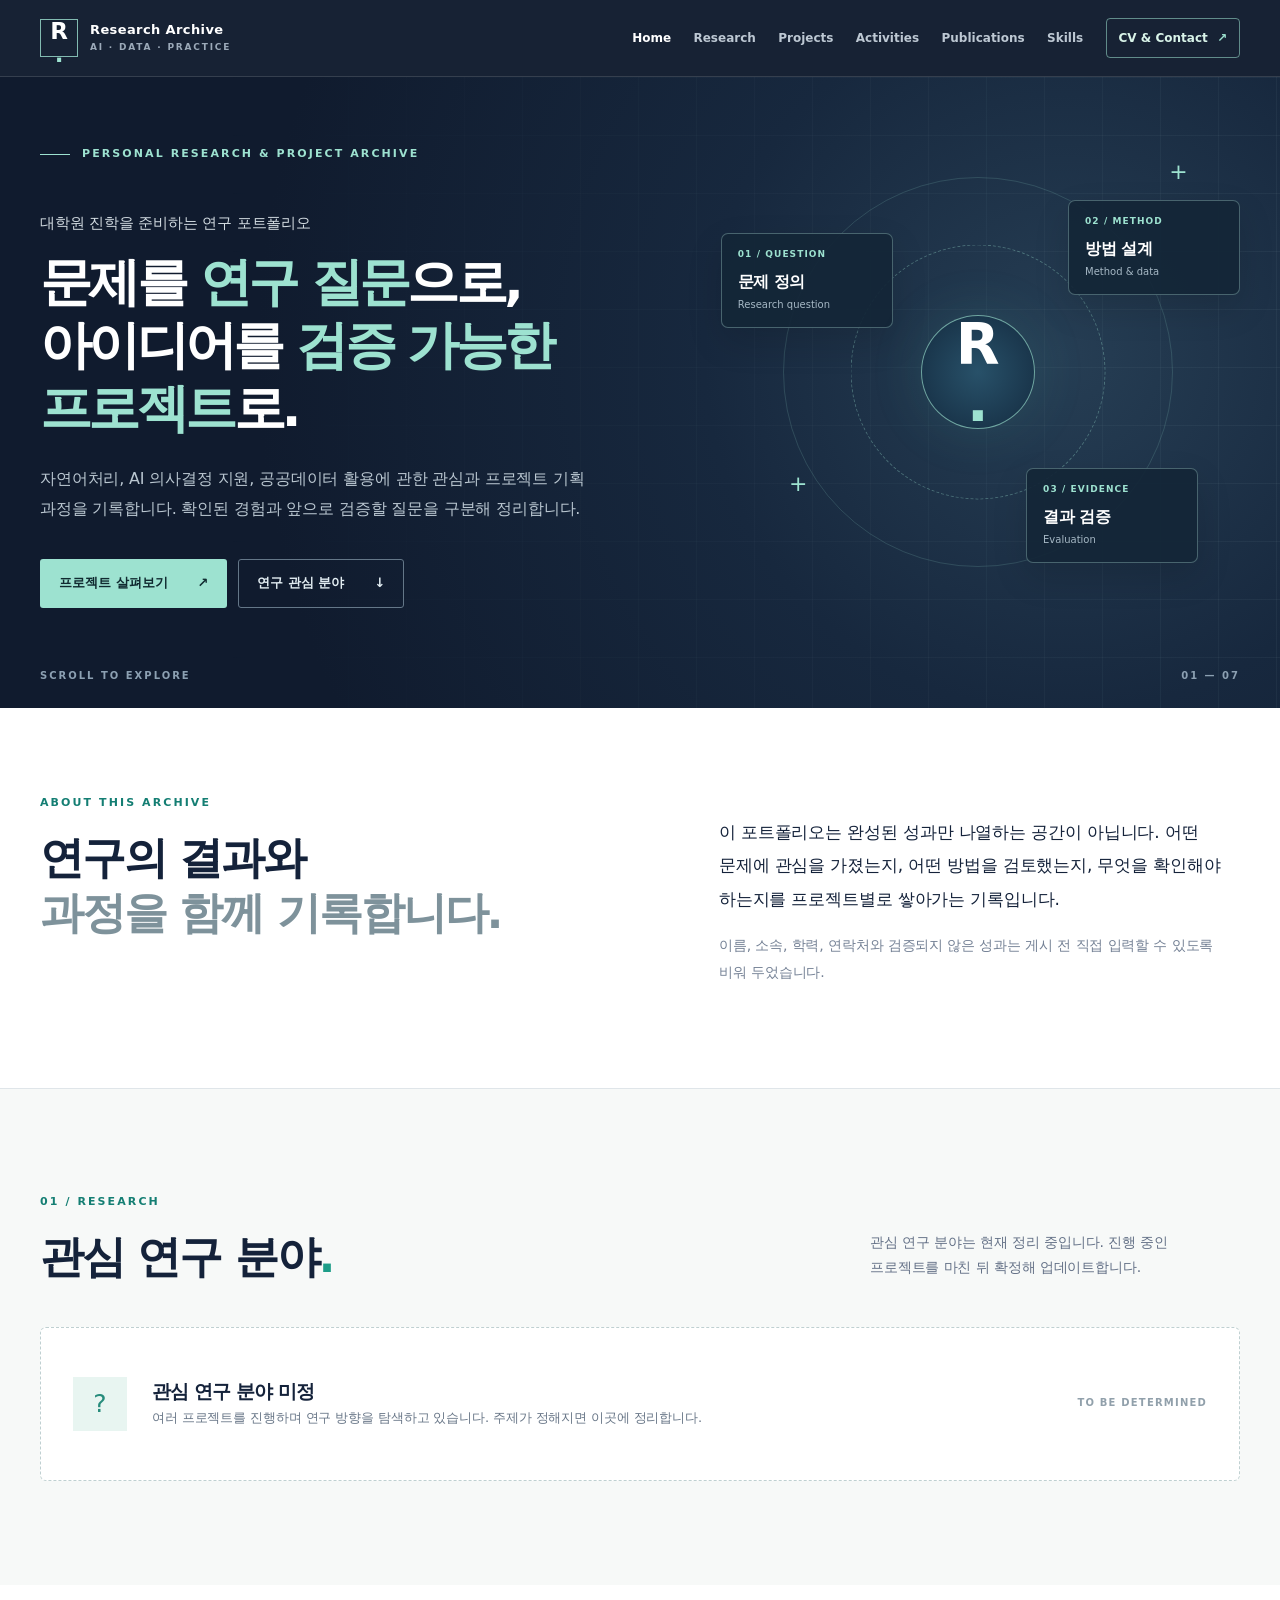
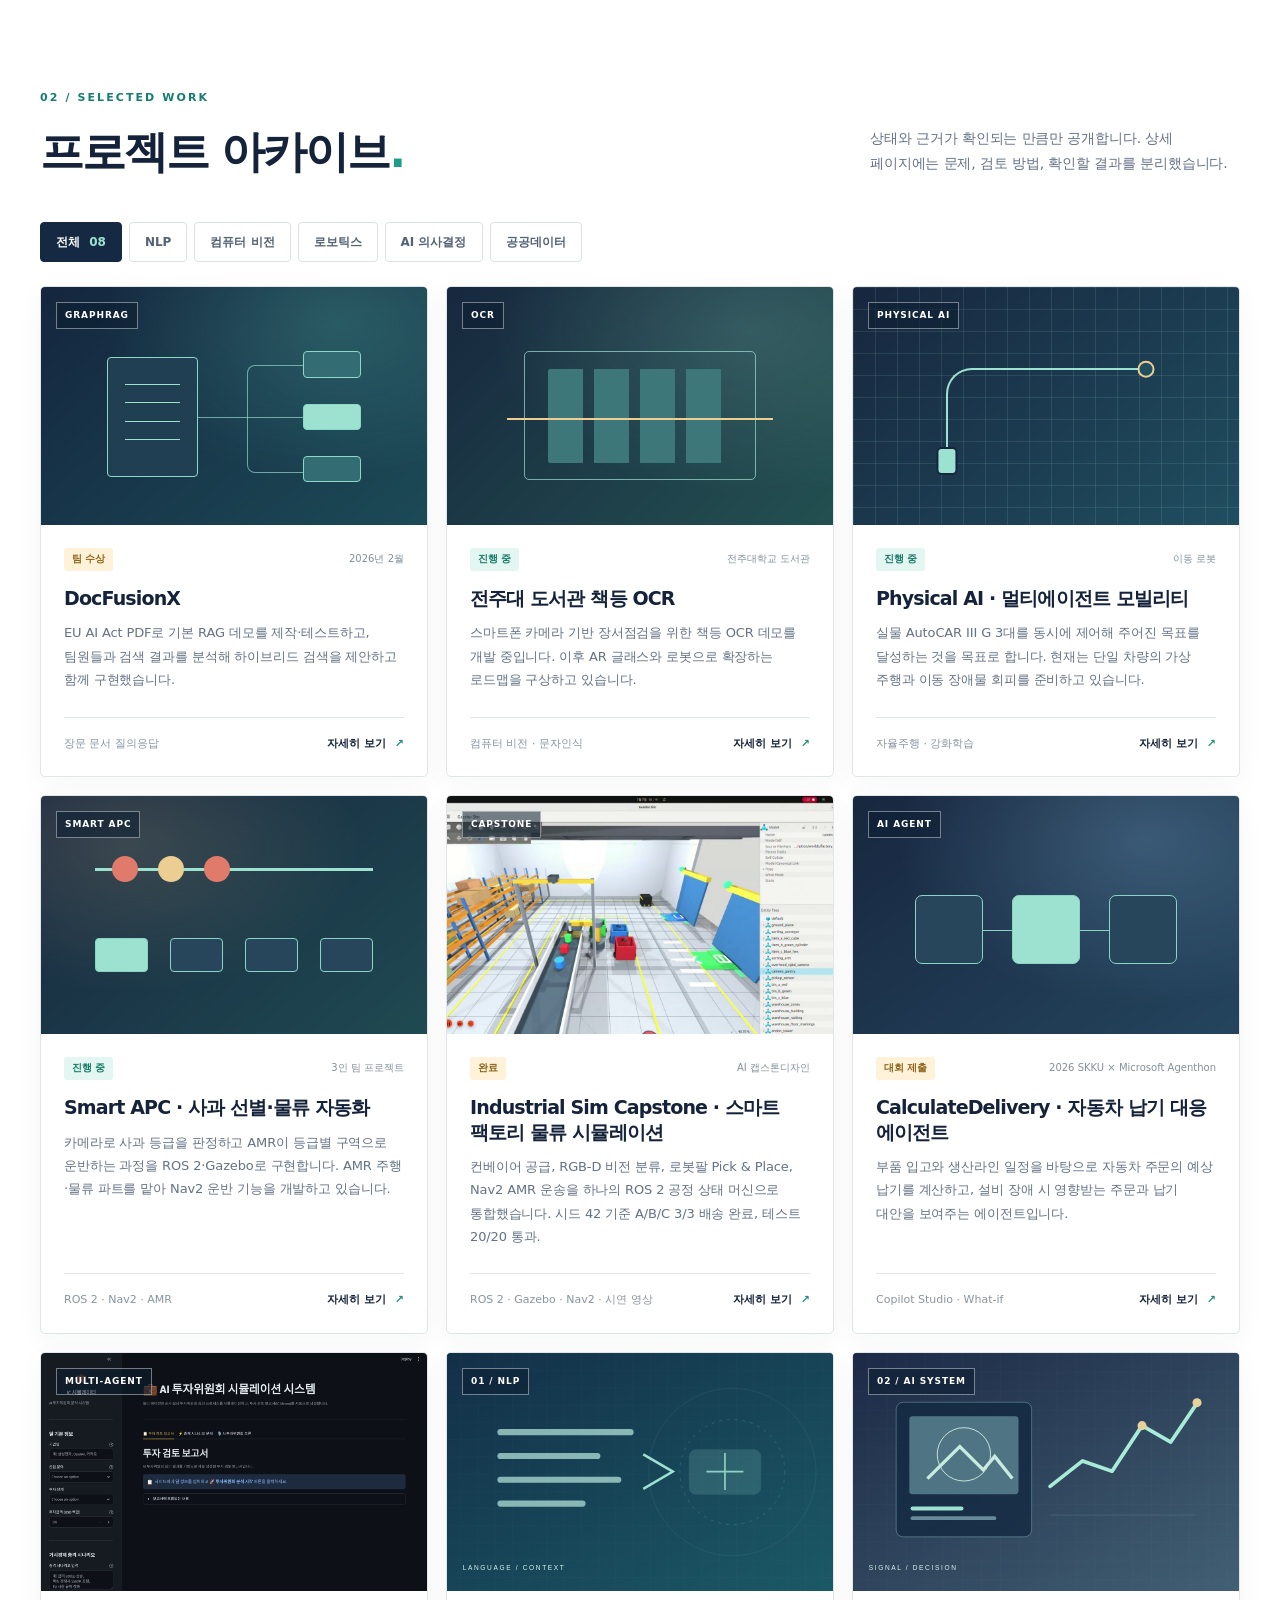
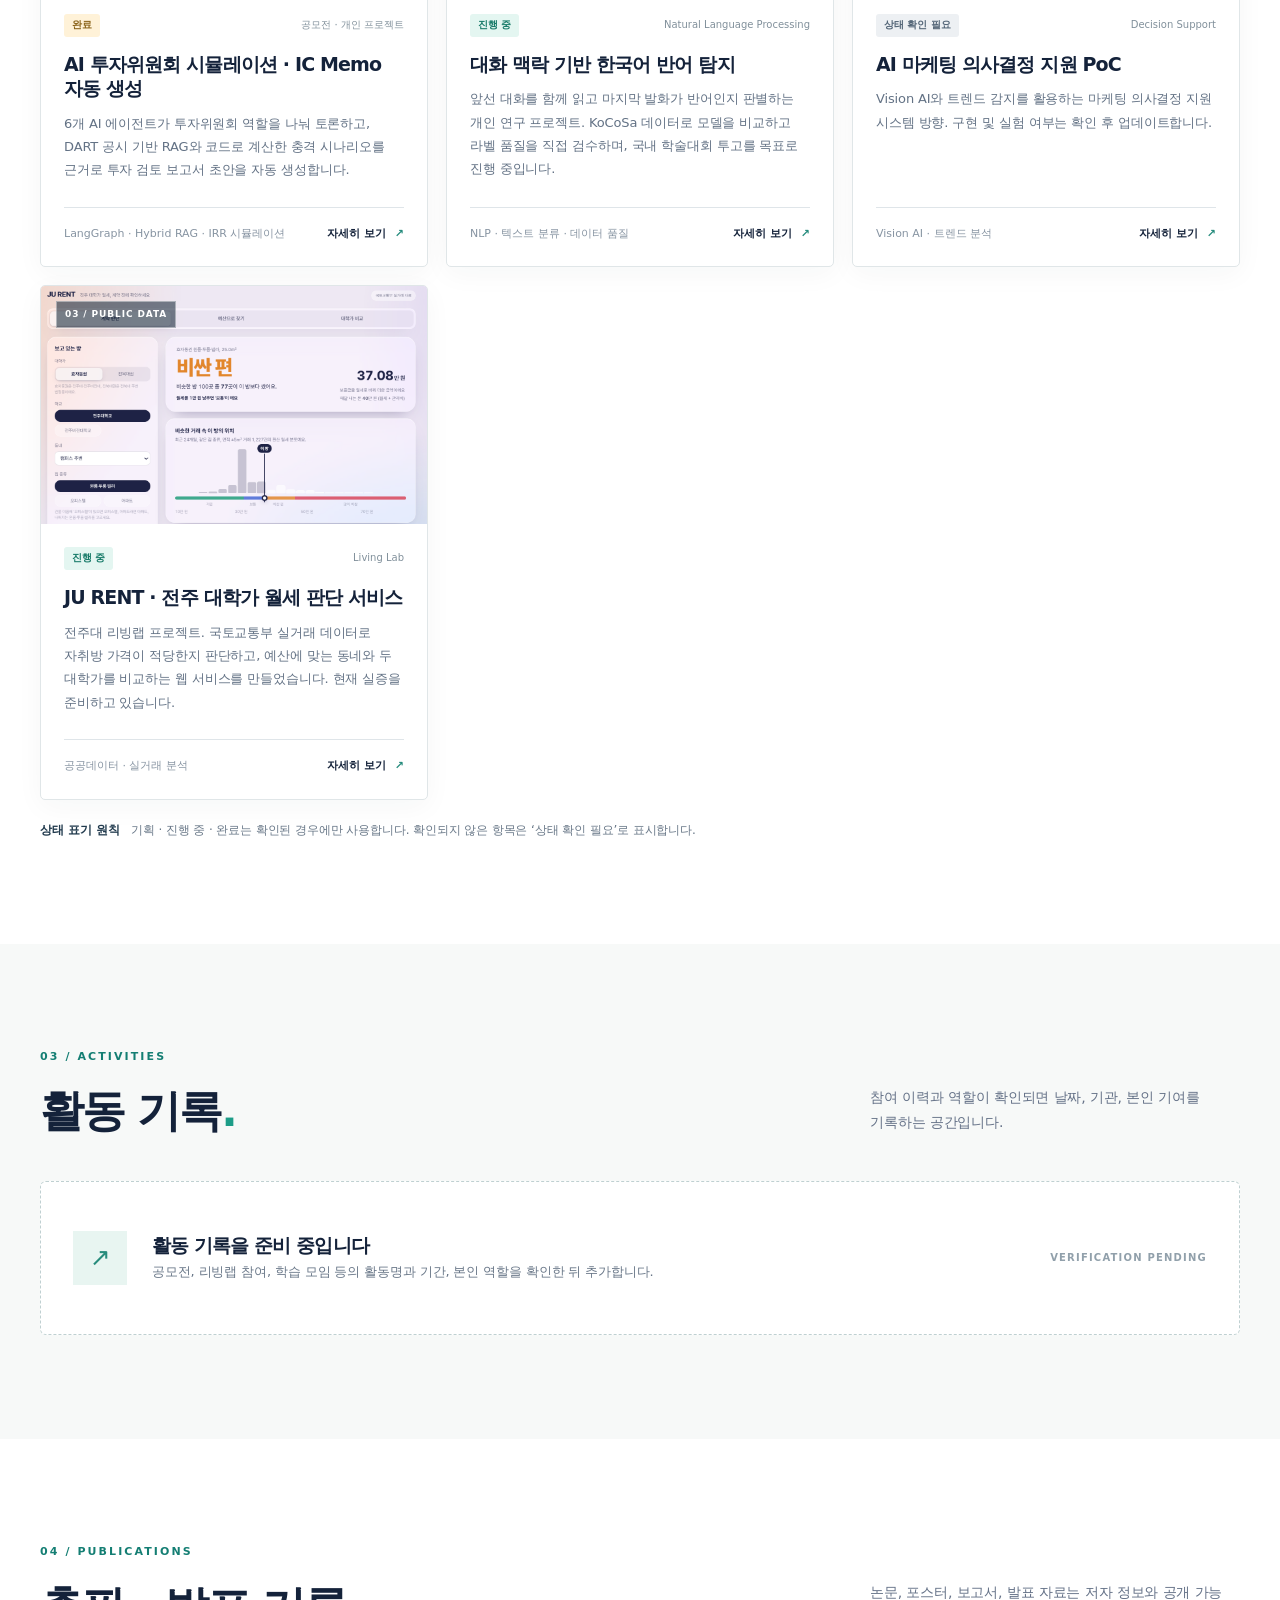
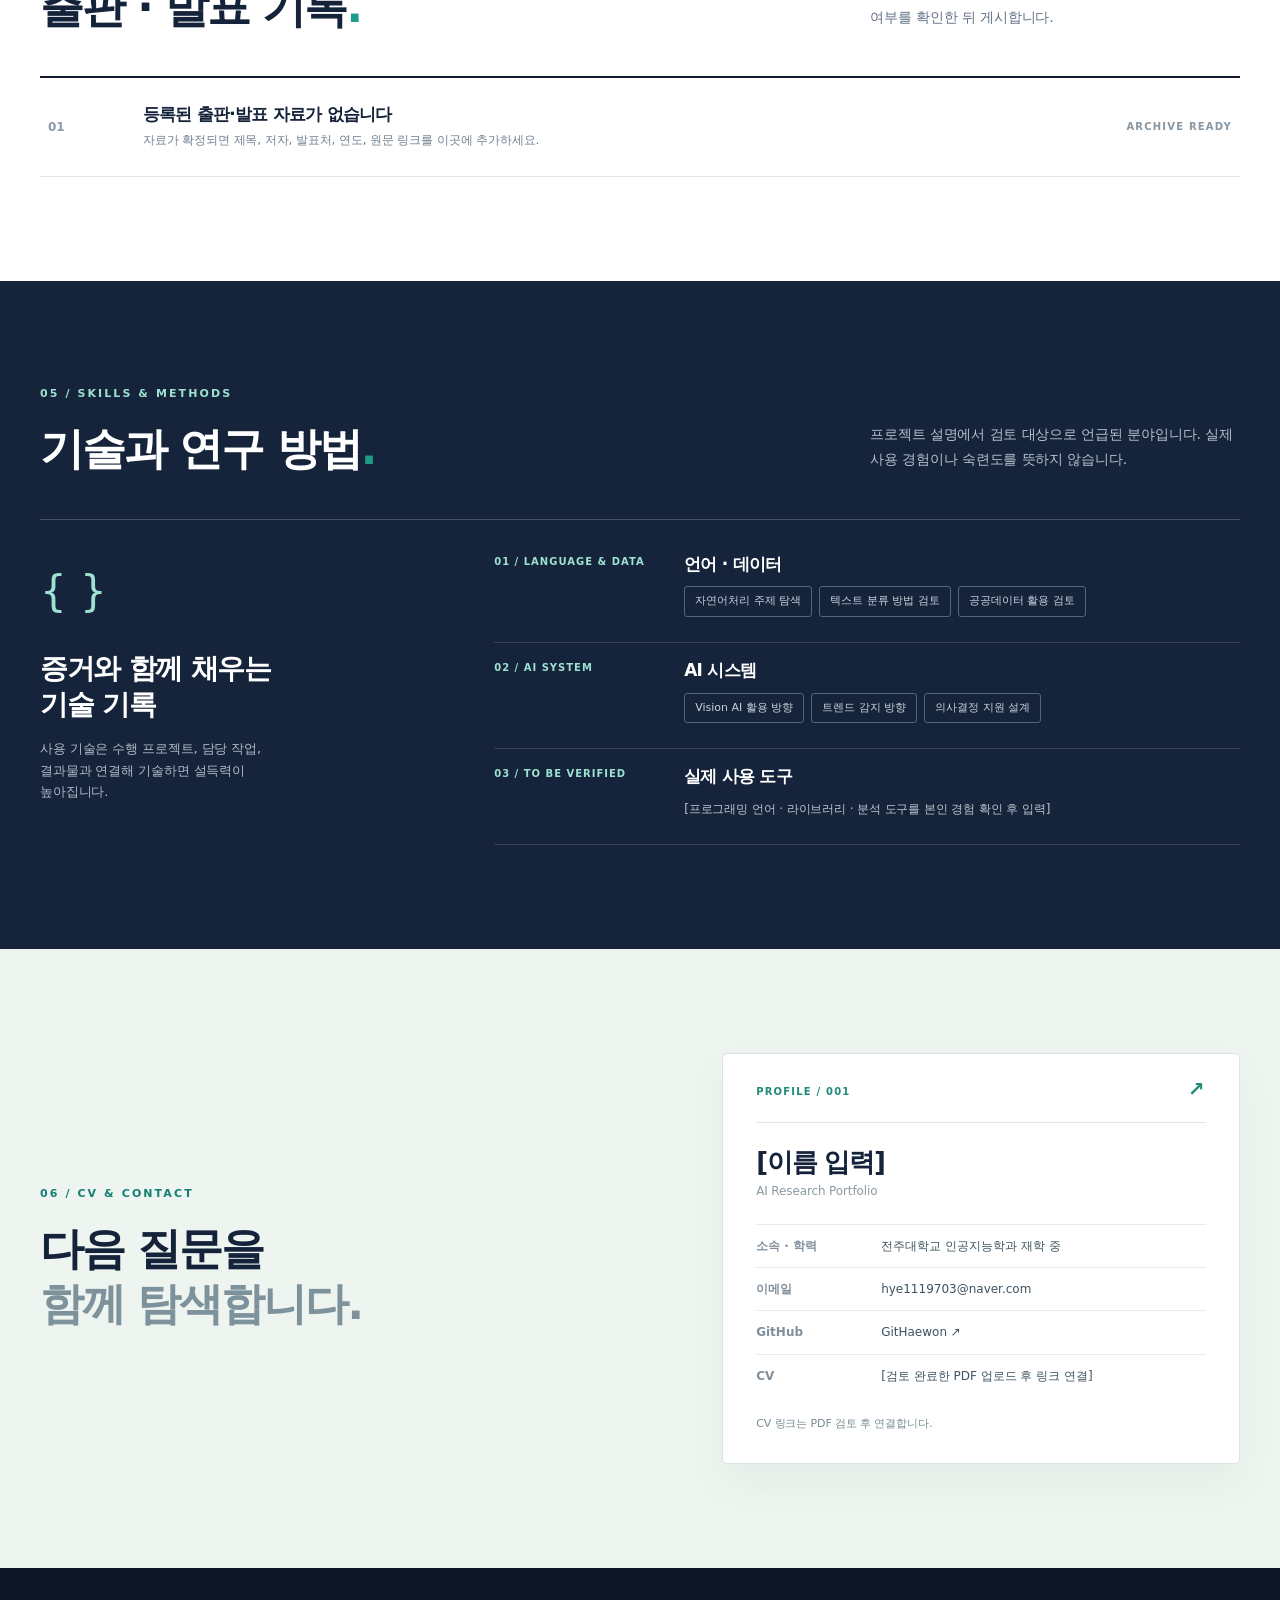
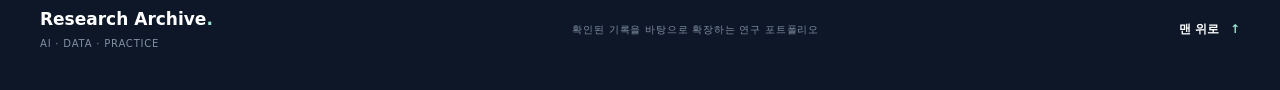
==== index.html @ f1c9f585 "연락처 정보 입력, 안내 문구 삭제 Co-Authored-By: Claude Opus 5.5 <noreply@anthropic.com> Claude-Session: https://" ====
<!doctype html>
<html lang="ko">
<head>
  <meta charset="utf-8">
  <meta name="viewport" content="width=device-width, initial-scale=1">
  <meta name="theme-color" content="#101b2e">
  <meta name="description" content="대학원 진학을 준비하며 AI 연구 관심사, 프로젝트 기획, 활동 및 연구 기록을 정리하는 개인 포트폴리오입니다.">
  <meta property="og:type" content="website">
  <meta property="og:locale" content="ko_KR">
  <meta property="og:title" content="AI Research Portfolio | 연구 포트폴리오">
  <meta property="og:description" content="문제를 연구 질문으로, 아이디어를 검증 가능한 프로젝트로.">
  <title>AI Research Portfolio | 연구 포트폴리오</title>
  <link rel="icon" href="assets/favicon.svg" type="image/svg+xml">
  <link rel="stylesheet" href="assets/style.css?v=industrial-sim">
  <script src="assets/app.js" defer></script>
</head>
<body>
  <a class="skip-link" href="#main">본문으로 바로 가기</a>
  <header class="site-header" id="top">
    <div class="container header-inner">
      <a class="brand" href="#home" aria-label="연구 포트폴리오 홈">
        <span class="brand-mark" aria-hidden="true">R<span class="brand-dot">.</span></span>
        <span class="brand-copy"><strong>Research Archive</strong><small>AI · DATA · PRACTICE</small></span>
      </a>
      <button class="menu-toggle" type="button" aria-controls="primary-nav" aria-expanded="false" aria-label="메뉴 열기"><span></span><span></span><span></span></button>
      <nav class="nav" id="primary-nav" aria-label="주 메뉴">
        <a href="#home">Home</a><a href="#research">Research</a><a href="#projects">Projects</a><a href="#activities">Activities</a><a href="#publications">Publications</a><a href="#skills">Skills</a><a href="#contact" class="nav-contact">CV &amp; Contact <span aria-hidden="true">↗</span></a>
      </nav>
    </div>
  </header>

  <main id="main">
    <section class="hero" id="home" aria-labelledby="hero-title">
      <div class="hero-grid" aria-hidden="true"></div>
      <div class="container hero-layout">
        <div class="hero-copy">
          <p class="eyebrow"><span class="eyebrow-line"></span> PERSONAL RESEARCH &amp; PROJECT ARCHIVE</p>
          <p class="hero-overline">대학원 진학을 준비하는 연구 포트폴리오</p>
          <h1 id="hero-title">문제를 <em>연구 질문</em>으로,<br>아이디어를 <em>검증 가능한 프로젝트</em>로.</h1>
          <p class="hero-description">자연어처리, AI 의사결정 지원, 공공데이터 활용에 관한 관심과 프로젝트 기획 과정을 기록합니다. 확인된 경험과 앞으로 검증할 질문을 구분해 정리합니다.</p>
          <div class="hero-actions"><a class="button button-light" href="#projects">프로젝트 살펴보기 <span aria-hidden="true">↗</span></a><a class="button button-ghost" href="#research">연구 관심 분야 <span aria-hidden="true">↓</span></a></div>
        </div>
        <div class="hero-art" role="img" aria-label="연구 질문, 실험, 검증 과정을 연결한 추상적 다이어그램">
          <div class="orbit orbit-one"></div><div class="orbit orbit-two"></div>
          <span class="art-cross art-cross-one">+</span><span class="art-cross art-cross-two">+</span>
          <div class="art-node art-node-one"><span class="art-index">01 / QUESTION</span><strong>문제 정의</strong><small>Research question</small></div>
          <div class="art-node art-node-two"><span class="art-index">02 / METHOD</span><strong>방법 설계</strong><small>Method &amp; data</small></div>
          <div class="art-node art-node-three"><span class="art-index">03 / EVIDENCE</span><strong>결과 검증</strong><small>Evaluation</small></div>
          <span class="art-center">R<span>.</span></span>
        </div>
      </div>
      <div class="container hero-bottom"><span>SCROLL TO EXPLORE</span><span>01 — 07</span></div>
    </section>

    <section class="section intro-section" aria-labelledby="about-title">
      <div class="container intro-layout"><div><p class="section-kicker">ABOUT THIS ARCHIVE</p><h2 id="about-title" class="section-title">연구의 결과와<br><span>과정을 함께 기록합니다.</span></h2></div><div class="intro-copy"><p>이 포트폴리오는 완성된 성과만 나열하는 공간이 아닙니다. 어떤 문제에 관심을 가졌는지, 어떤 방법을 검토했는지, 무엇을 확인해야 하는지를 프로젝트별로 쌓아가는 기록입니다.</p><p class="muted">이름, 소속, 학력, 연락처와 검증되지 않은 성과는 게시 전 직접 입력할 수 있도록 비워 두었습니다.</p></div></div>
    </section>

    <section class="section research-section" id="research" aria-labelledby="research-title">
      <div class="container"><div class="section-heading"><div><p class="section-kicker">01 / RESEARCH</p><h2 id="research-title" class="section-title">관심 연구 분야<span class="accent-period">.</span></h2></div><p class="section-lead">관심 연구 분야는 현재 정리 중입니다. 진행 중인 프로젝트를 마친 뒤 확정해 업데이트합니다.</p></div>
        <div class="empty-feature"><span class="empty-icon" aria-hidden="true">?</span><div><h3>관심 연구 분야 미정</h3><p>여러 프로젝트를 진행하며 연구 방향을 탐색하고 있습니다. 주제가 정해지면 이곳에 정리합니다.</p></div><span class="empty-tag">TO BE DETERMINED</span></div>
      </div>
    </section>

    <section class="section projects-section" id="projects" aria-labelledby="projects-title">
      <div class="container"><div class="section-heading"><div><p class="section-kicker">02 / SELECTED WORK</p><h2 id="projects-title" class="section-title">프로젝트 아카이브<span class="accent-period">.</span></h2></div><p class="section-lead">상태와 근거가 확인되는 만큼만 공개합니다. 상세 페이지에는 문제, 검토 방법, 확인할 결과를 분리했습니다.</p></div>
        <div class="filter-bar" role="group" aria-label="프로젝트 분야 필터"><button class="filter-button is-active" type="button" data-filter="all" aria-pressed="true">전체 <span>08</span></button><button class="filter-button" type="button" data-filter="nlp" aria-pressed="false">NLP</button><button class="filter-button" type="button" data-filter="vision" aria-pressed="false">컴퓨터 비전</button><button class="filter-button" type="button" data-filter="robotics" aria-pressed="false">로보틱스</button><button class="filter-button" type="button" data-filter="decision" aria-pressed="false">AI 의사결정</button><button class="filter-button" type="button" data-filter="public" aria-pressed="false">공공데이터</button></div>
        <div class="project-grid" id="project-grid">
          <article class="project-card" data-category="nlp">
            <a href="projects/docfusionx.html" class="project-image docfusionx-image" aria-label="DocFusionX 프로젝트 상세 보기">
              <span class="docfusionx-diagram" aria-hidden="true">
                <span class="docfusionx-page"></span>
                <span class="docfusionx-node docfusionx-node-top"></span>
                <span class="docfusionx-node docfusionx-node-middle"></span>
                <span class="docfusionx-node docfusionx-node-bottom"></span>
              </span>
              <span class="image-corner">GRAPHRAG</span>
            </a>
            <div class="project-content">
              <div class="project-meta"><span class="status status-done">팀 수상</span><span>2026년 2월</span></div>
              <h3><a href="projects/docfusionx.html">DocFusionX</a></h3>
              <p>EU AI Act PDF로 기본 RAG 데모를 제작·테스트하고, 팀원들과 검색 결과를 분석해 하이브리드 검색을 제안하고 함께 구현했습니다.</p>
              <div class="project-footer"><span>장문 문서 질의응답</span><a href="projects/docfusionx.html" aria-label="DocFusionX 자세히 보기">자세히 보기 <span aria-hidden="true">↗</span></a></div>
            </div>
          </article>
          <article class="project-card" data-category="vision">
            <a href="projects/jj-library-ocr.html" class="project-image library-ocr-image" aria-label="전주대 도서관 책등 OCR 프로젝트 상세 보기">
              <span class="library-ocr-scan" aria-hidden="true"></span>
              <span class="image-corner">OCR</span>
            </a>
            <div class="project-content">
              <div class="project-meta"><span class="status status-active">진행 중</span><span>전주대학교 도서관</span></div>
              <h3><a href="projects/jj-library-ocr.html">전주대 도서관 책등 OCR</a></h3>
              <p>스마트폰 카메라 기반 장서점검을 위한 책등 OCR 데모를 개발 중입니다. 이후 AR 글래스와 로봇으로 확장하는 로드맵을 구상하고 있습니다.</p>
              <div class="project-footer"><span>컴퓨터 비전 · 문자인식</span><a href="projects/jj-library-ocr.html" aria-label="전주대 도서관 책등 OCR 자세히 보기">자세히 보기 <span aria-hidden="true">↗</span></a></div>
            </div>
          </article>
          <article class="project-card" data-category="robotics">
            <a href="projects/physical-ai-mobility.html" class="project-image physical-ai-image" aria-label="Physical AI 모빌리티 프로젝트 상세 보기">
              <span class="physical-ai-route" aria-hidden="true"></span>
              <span class="image-corner">PHYSICAL AI</span>
            </a>
            <div class="project-content">
              <div class="project-meta"><span class="status status-active">진행 중</span><span>이동 로봇</span></div>
              <h3><a href="projects/physical-ai-mobility.html">Physical AI · 멀티에이전트 모빌리티</a></h3>
              <p>실물 AutoCAR III G 3대를 동시에 제어해 주어진 목표를 달성하는 것을 목표로 합니다. 현재는 단일 차량의 가상 주행과 이동 장애물 회피를 준비하고 있습니다.</p>
              <div class="project-footer"><span>자율주행 · 강화학습</span><a href="projects/physical-ai-mobility.html" aria-label="Physical AI 모빌리티 자세히 보기">자세히 보기 <span aria-hidden="true">↗</span></a></div>
            </div>
          </article>
          <article class="project-card" data-category="robotics">
            <a href="projects/smart-apple-apc.html" class="project-image apc-image" aria-label="Smart APC 사과 선별·물류 자동화 프로젝트 상세 보기">
              <span class="apc-mark" aria-hidden="true"><span></span><span></span><span></span><span></span></span>
              <span class="image-corner">SMART APC</span>
            </a>
            <div class="project-content">
              <div class="project-meta"><span class="status status-active">진행 중</span><span>3인 팀 프로젝트</span></div>
              <h3><a href="projects/smart-apple-apc.html">Smart APC · 사과 선별·물류 자동화</a></h3>
              <p>카메라로 사과 등급을 판정하고 AMR이 등급별 구역으로 운반하는 과정을 ROS 2·Gazebo로 구현합니다. AMR 주행·물류 파트를 맡아 Nav2 운반 기능을 개발하고 있습니다.</p>
              <div class="project-footer"><span>ROS 2 · Nav2 · AMR</span><a href="projects/smart-apple-apc.html" aria-label="Smart APC 자세히 보기">자세히 보기 <span aria-hidden="true">↗</span></a></div>
            </div>
          </article>
          <article class="project-card" data-category="robotics">
            <a href="projects/industrial-sim-capstone.html" class="project-image" aria-label="Industrial Sim Capstone 프로젝트 상세 보기"><img src="assets/industrial-sim/gazebo-world.jpg" alt="컨베이어, 로봇팔, 이동식 상자가 배치된 Gazebo 공장 월드" width="1280" height="720" loading="lazy"><span class="image-corner">CAPSTONE</span></a>
            <div class="project-content">
              <div class="project-meta"><span class="status status-done">완료</span><span>AI 캡스톤디자인</span></div>
              <h3><a href="projects/industrial-sim-capstone.html">Industrial Sim Capstone · 스마트 팩토리 물류 시뮬레이션</a></h3>
              <p>컨베이어 공급, RGB-D 비전 분류, 로봇팔 Pick &amp; Place, Nav2 AMR 운송을 하나의 ROS 2 공정 상태 머신으로 통합했습니다. 시드 42 기준 A/B/C 3/3 배송 완료, 테스트 20/20 통과.</p>
              <div class="project-footer"><span>ROS 2 · Gazebo · Nav2 · 시연 영상</span><a href="projects/industrial-sim-capstone.html" aria-label="Industrial Sim Capstone 자세히 보기">자세히 보기 <span aria-hidden="true">↗</span></a></div>
            </div>
          </article>
          <article class="project-card" data-category="decision">
            <a href="projects/calculate-delivery.html" class="project-image bgent-image" aria-label="CalculateDelivery 프로젝트 상세 보기">
              <span class="bgent-workflow-mark" aria-hidden="true"><span></span><span></span><span></span></span>
              <span class="image-corner">AI AGENT</span>
            </a>
            <div class="project-content">
              <div class="project-meta"><span class="status status-done">대회 제출</span><span>2026 SKKU × Microsoft Agenthon</span></div>
              <h3><a href="projects/calculate-delivery.html">CalculateDelivery · 자동차 납기 대응 에이전트</a></h3>
              <p>부품 입고와 생산라인 일정을 바탕으로 자동차 주문의 예상 납기를 계산하고, 설비 장애 시 영향받는 주문과 납기 대안을 보여주는 에이전트입니다.</p>
              <div class="project-footer"><span>Copilot Studio · What-if</span><a href="projects/calculate-delivery.html" aria-label="CalculateDelivery 자세히 보기">자세히 보기 <span aria-hidden="true">↗</span></a></div>
            </div>
          </article>
          <article class="project-card" data-category="decision">
            <a href="projects/ai-ic-simulation.html" class="project-image" aria-label="AI 투자위원회 시뮬레이션 프로젝트 상세 보기"><img src="assets/ic-simulation/home.png" alt="AI 투자위원회 시뮬레이션 시스템의 Streamlit 첫 화면" width="1440" height="900" loading="lazy"><span class="image-corner">MULTI-AGENT</span></a>
            <div class="project-content">
              <div class="project-meta"><span class="status status-done">완료</span><span>공모전 · 개인 프로젝트</span></div>
              <h3><a href="projects/ai-ic-simulation.html">AI 투자위원회 시뮬레이션 · IC Memo 자동 생성</a></h3>
              <p>6개 AI 에이전트가 투자위원회 역할을 나눠 토론하고, DART 공시 기반 RAG와 코드로 계산한 충격 시나리오를 근거로 투자 검토 보고서 초안을 자동 생성합니다.</p>
              <div class="project-footer"><span>LangGraph · Hybrid RAG · IRR 시뮬레이션</span><a href="projects/ai-ic-simulation.html" aria-label="AI 투자위원회 시뮬레이션 자세히 보기">자세히 보기 <span aria-hidden="true">↗</span></a></div>
            </div>
          </article>
          <article class="project-card" data-category="nlp"><a href="projects/sarcasm-nlp.html" class="project-image" aria-label="대화 맥락 기반 한국어 반어 탐지 프로젝트 상세 보기"><img src="assets/project-nlp.svg" alt="문장과 맥락의 관계를 표현한 추상 그래픽" width="960" height="580" loading="lazy"><span class="image-corner">01 / NLP</span></a><div class="project-content"><div class="project-meta"><span class="status status-active">진행 중</span><span>Natural Language Processing</span></div><h3><a href="projects/sarcasm-nlp.html">대화 맥락 기반 한국어 반어 탐지</a></h3><p>앞선 대화를 함께 읽고 마지막 발화가 반어인지 판별하는 개인 연구 프로젝트. KoCoSa 데이터로 모델을 비교하고 라벨 품질을 직접 검수하며, 국내 학술대회 투고를 목표로 진행 중입니다.</p><div class="project-footer"><span>NLP · 텍스트 분류 · 데이터 품질</span><a href="projects/sarcasm-nlp.html" aria-label="대화 맥락 기반 한국어 반어 탐지 자세히 보기">자세히 보기 <span aria-hidden="true">↗</span></a></div></div></article>
          <article class="project-card" data-category="decision"><a href="projects/ai-marketing-poc.html" class="project-image" aria-label="AI 마케팅 의사결정 지원 PoC 상세 보기"><img src="assets/project-marketing.svg" alt="시각 정보와 추세 신호를 연결한 추상 그래픽" width="960" height="580" loading="lazy"><span class="image-corner">02 / AI SYSTEM</span></a><div class="project-content"><div class="project-meta"><span class="status status-unverified">상태 확인 필요</span><span>Decision Support</span></div><h3><a href="projects/ai-marketing-poc.html">AI 마케팅 의사결정 지원 PoC</a></h3><p>Vision AI와 트렌드 감지를 활용하는 마케팅 의사결정 지원 시스템 방향. 구현 및 실험 여부는 확인 후 업데이트합니다.</p><div class="project-footer"><span>Vision AI · 트렌드 분석</span><a href="projects/ai-marketing-poc.html" aria-label="AI 마케팅 의사결정 지원 PoC 자세히 보기">자세히 보기 <span aria-hidden="true">↗</span></a></div></div></article>
          <article class="project-card" data-category="public"><a href="projects/jeonju-living-lab.html" class="project-image" aria-label="JU RENT 전주 대학가 월세 판단 서비스 상세 보기"><img src="assets/ju-rent/contract-judgment.png" alt="JU RENT 계약 판단 화면: 비슷한 실거래 분포 속에서 매물의 위치를 보여 주는 모습" width="1186" height="735" loading="lazy"><span class="image-corner">03 / PUBLIC DATA</span></a><div class="project-content"><div class="project-meta"><span class="status status-active">진행 중</span><span>Living Lab</span></div><h3><a href="projects/jeonju-living-lab.html">JU RENT · 전주 대학가 월세 판단 서비스</a></h3><p>전주대 리빙랩 프로젝트. 국토교통부 실거래 데이터로 자취방 가격이 적당한지 판단하고, 예산에 맞는 동네와 두 대학가를 비교하는 웹 서비스를 만들었습니다. 현재 실증을 준비하고 있습니다.</p><div class="project-footer"><span>공공데이터 · 실거래 분석</span><a href="projects/jeonju-living-lab.html" aria-label="JU RENT 자세히 보기">자세히 보기 <span aria-hidden="true">↗</span></a></div></div></article>
        </div>
        <p class="status-note"><strong>상태 표기 원칙</strong> 기획 · 진행 중 · 완료는 확인된 경우에만 사용합니다. 확인되지 않은 항목은 ‘상태 확인 필요’로 표시합니다.</p>
      </div>
    </section>

    <section class="section activities-section" id="activities" aria-labelledby="activities-title"><div class="container"><div class="section-heading"><div><p class="section-kicker">03 / ACTIVITIES</p><h2 id="activities-title" class="section-title">활동 기록<span class="accent-period">.</span></h2></div><p class="section-lead">참여 이력과 역할이 확인되면 날짜, 기관, 본인 기여를 기록하는 공간입니다.</p></div><div class="empty-feature"><span class="empty-icon" aria-hidden="true">↗</span><div><h3>활동 기록을 준비 중입니다</h3><p>공모전, 리빙랩 참여, 학습 모임 등의 활동명과 기간, 본인 역할을 확인한 뒤 추가합니다.</p></div><span class="empty-tag">VERIFICATION PENDING</span></div></div></section>

    <section class="section publications-section" id="publications" aria-labelledby="publications-title"><div class="container"><div class="section-heading"><div><p class="section-kicker">04 / PUBLICATIONS</p><h2 id="publications-title" class="section-title">출판 · 발표 기록<span class="accent-period">.</span></h2></div><p class="section-lead">논문, 포스터, 보고서, 발표 자료는 저자 정보와 공개 가능 여부를 확인한 뒤 게시합니다.</p></div><div class="publication-list"><div class="publication-row"><span class="publication-index">01</span><div><h3>등록된 출판·발표 자료가 없습니다</h3><p>자료가 확정되면 제목, 저자, 발표처, 연도, 원문 링크를 이곳에 추가하세요.</p></div><span class="publication-type">ARCHIVE READY</span></div></div></div></section>

    <section class="section skills-section" id="skills" aria-labelledby="skills-title"><div class="container"><div class="section-heading"><div><p class="section-kicker">05 / SKILLS &amp; METHODS</p><h2 id="skills-title" class="section-title">기술과 연구 방법<span class="accent-period">.</span></h2></div><p class="section-lead">프로젝트 설명에서 검토 대상으로 언급된 분야입니다. 실제 사용 경험이나 숙련도를 뜻하지 않습니다.</p></div><div class="skills-layout"><div class="skills-intro"><span class="skills-symbol" aria-hidden="true">{ }</span><h3>증거와 함께 채우는<br>기술 기록</h3><p>사용 기술은 수행 프로젝트, 담당 작업, 결과물과 연결해 기술하면 설득력이 높아집니다.</p></div><div class="skill-groups"><div class="skill-group"><span>01 / LANGUAGE &amp; DATA</span><h3>언어 · 데이터</h3><div class="skill-tags"><span>자연어처리 주제 탐색</span><span>텍스트 분류 방법 검토</span><span>공공데이터 활용 검토</span></div></div><div class="skill-group"><span>02 / AI SYSTEM</span><h3>AI 시스템</h3><div class="skill-tags"><span>Vision AI 활용 방향</span><span>트렌드 감지 방향</span><span>의사결정 지원 설계</span></div></div><div class="skill-group"><span>03 / TO BE VERIFIED</span><h3>실제 사용 도구</h3><p>[프로그래밍 언어 · 라이브러리 · 분석 도구를 본인 경험 확인 후 입력]</p></div></div></div></div></section>

    <section class="section contact-section" id="contact" aria-labelledby="contact-title"><div class="container contact-layout"><div><p class="section-kicker">06 / CV &amp; CONTACT</p><h2 id="contact-title" class="section-title">다음 질문을<br><span>함께 탐색합니다.</span></h2></div><div class="contact-panel"><div class="contact-panel-top"><span>PROFILE / 001</span><span aria-hidden="true">↗</span></div><h3>[이름 입력]</h3><p>AI Research Portfolio</p><dl><div><dt>소속 · 학력</dt><dd>전주대학교 인공지능학과 재학 중</dd></div><div><dt>이메일</dt><dd><a href="mailto:hye1119703@naver.com">hye1119703@naver.com</a></dd></div><div><dt>GitHub</dt><dd><a href="https://github.com/GitHaewon" target="_blank" rel="noopener">GitHaewon ↗</a></dd></div><div><dt>CV</dt><dd>[검토 완료한 PDF 업로드 후 링크 연결]</dd></div></dl><p class="contact-privacy">CV 링크는 PDF 검토 후 연결합니다.</p></div></div></section>
  </main>
  <footer class="site-footer"><div class="container footer-inner"><div><strong>Research Archive<span>.</span></strong><p>AI · DATA · PRACTICE</p></div><p>확인된 기록을 바탕으로 확장하는 연구 포트폴리오</p><a href="#top">맨 위로 <span aria-hidden="true">↑</span></a></div></footer>
</body>
</html>
---- assets/style.css ----
@charset "utf-8";
:root{--navy:#101b2e;--navy-2:#17263e;--ink:#14223a;--muted:#647187;--line:#dfe5e9;--paper:#f7f9f8;--white:#fff;--teal:#9de2d0;--teal-dark:#147e73;--gold:#ecce92;--radius:14px}
*{box-sizing:border-box}html{scroll-behavior:smooth;scroll-padding-top:88px}body{margin:0;color:var(--ink);background:var(--white);font-family:Pretendard,"Noto Sans KR","Apple SD Gothic Neo","Malgun Gothic",system-ui,sans-serif;line-height:1.68;word-break:keep-all}button,a{touch-action:manipulation}a{color:inherit;text-decoration:none}button{font:inherit}img{display:block;max-width:100%}h1,h2,h3,p{margin-top:0}h1,h2,h3{line-height:1.28;letter-spacing:-.045em}h2,h3{font-weight:760}p{letter-spacing:-.01em}::selection{background:#9de2d0;color:#101b2e}:focus-visible{outline:3px solid #21a692;outline-offset:4px}.container{width:min(100% - 48px,1200px);margin-inline:auto}.skip-link{position:absolute;left:16px;top:-80px;z-index:100;padding:10px 16px;background:#fff;color:#101b2e}.skip-link:focus{top:12px}.site-header{position:sticky;top:0;z-index:20;background:rgba(16,27,46,.97);border-bottom:1px solid rgba(255,255,255,.13);backdrop-filter:blur(18px)}.header-inner{display:flex;align-items:center;justify-content:space-between;min-height:76px;gap:30px}.brand{display:inline-flex;align-items:center;gap:12px;color:#fff;flex:none}.brand-mark{display:grid;place-items:center;width:38px;height:38px;border:1px solid rgba(157,226,208,.8);font-weight:800;font-size:23px;line-height:1}.brand-dot,.site-footer strong span{color:var(--teal)}.brand-copy{display:flex;flex-direction:column;line-height:1.08}.brand-copy strong{font-size:13px;letter-spacing:.03em}.brand-copy small{margin-top:6px;color:#9caab9;font-size:9px;font-weight:700;letter-spacing:.2em}.nav{display:flex;align-items:center;gap:clamp(12px,1.75vw,27px)}.nav a{color:#bdc8d3;font-size:12px;font-weight:650;white-space:nowrap;transition:color .2s}.nav a:hover,.nav a[aria-current="location"]{color:#fff}.nav-contact{border:1px solid rgba(157,226,208,.55);padding:9px 12px;border-radius:4px;color:#d9f4e9!important}.nav-contact span{margin-left:5px;color:var(--teal)}.menu-toggle{display:none}
.hero{position:relative;overflow:hidden;isolation:isolate;color:#fff;background:radial-gradient(circle at 83% 44%,#263e54 0%,#17283e 32%,#101b2e 72%);min-height:630px}.hero-grid{position:absolute;inset:0;z-index:-1;background-image:linear-gradient(rgba(187,222,221,.055) 1px,transparent 1px),linear-gradient(90deg,rgba(187,222,221,.055) 1px,transparent 1px);background-size:58px 58px;mask-image:linear-gradient(90deg,transparent 15%,#000 100%)}.hero-layout{display:grid;grid-template-columns:1.25fr 1fr;gap:20px;align-items:center;min-height:575px}.hero-copy{position:relative;z-index:2;padding:68px 0 60px}.eyebrow,.section-kicker,.card-label{font-size:11px;font-weight:800;letter-spacing:.19em}.eyebrow{display:flex;align-items:center;gap:12px;color:var(--teal)}.eyebrow-line{display:block;width:30px;height:1px;background:var(--teal)}.hero-overline{margin:48px 0 14px;color:#d2dbe1;font-size:15px}.hero h1{max-width:800px;margin-bottom:24px;font-size:clamp(38px,4.05vw,63px);line-height:1.22;font-weight:790;letter-spacing:-.07em}.hero h1 em{font-style:normal;color:var(--teal)}.hero-description{max-width:560px;color:#bac7d1;font-size:16px;line-height:1.85}.hero-actions{display:flex;flex-wrap:wrap;gap:11px;margin-top:35px}.button{display:inline-flex;align-items:center;justify-content:space-between;gap:30px;min-height:49px;padding:11px 18px;font-size:13px;font-weight:760;border:1px solid transparent;border-radius:3px;transition:transform .2s,background .2s}.button:hover{transform:translateY(-2px)}.button-light{color:#102a30;background:var(--teal)}.button-light:hover{background:#c0f4e5}.button-ghost{color:#e1ecf1;border-color:#647788}.button-ghost:hover{background:rgba(255,255,255,.08)}.hero-bottom{display:flex;justify-content:space-between;padding:0 0 24px;color:#8ca0b2;font-size:10px;font-weight:700;letter-spacing:.2em}.hero-art{position:relative;width:100%;height:465px;min-width:0}.orbit{position:absolute;left:50%;top:50%;border:1px solid rgba(157,226,208,.16);border-radius:50%;transform:translate(-50%,-50%)}.orbit-one{width:390px;height:390px}.orbit-two{width:255px;height:255px;border-style:dashed;border-color:rgba(157,226,208,.35)}.art-center{position:absolute;left:50%;top:50%;display:grid;place-items:center;width:114px;height:114px;border:1px solid rgba(157,226,208,.65);border-radius:50%;background:radial-gradient(circle,#285169,#142b40);color:#fff;font-size:57px;font-weight:800;line-height:1;transform:translate(-50%,-50%);box-shadow:0 0 55px rgba(81,196,185,.14)}.art-center span{color:var(--teal)}.art-node{position:absolute;width:172px;padding:13px 16px;border:1px solid rgba(173,221,215,.34);border-radius:7px;background:rgba(20,38,55,.93);box-shadow:0 14px 35px rgba(0,0,0,.13)}.art-node strong,.art-node small,.art-index{display:block}.art-index{margin-bottom:7px;color:var(--teal);font-size:9px;font-weight:800;letter-spacing:.12em}.art-node strong{font-size:16px;letter-spacing:-.03em}.art-node small{margin-top:1px;color:#a6b8c5;font-size:10px}.art-node-one{left:1%;top:20%}.art-node-two{right:0;top:13%}.art-node-three{right:8%;bottom:9%}.art-cross{position:absolute;color:var(--teal);font-size:22px;font-weight:200}.art-cross-one{left:14%;bottom:22%}.art-cross-two{right:10%;top:3%}
.section{padding:104px 0}.section-kicker{margin-bottom:18px;color:var(--teal-dark)}.section-title{margin-bottom:0;font-size:clamp(32px,3.4vw,49px);line-height:1.26}.section-title span:not(.accent-period){color:#7e929b}.accent-period{color:#1d9d88}.section-heading{display:flex;align-items:end;justify-content:space-between;gap:60px;margin-bottom:42px}.section-lead{max-width:370px;margin:0 0 4px;color:var(--muted);font-size:14px;line-height:1.8}.intro-section{padding:86px 0;border-bottom:1px solid var(--line)}.intro-layout{display:grid;grid-template-columns:1fr .87fr;gap:80px;align-items:start}.intro-copy{padding-top:22px;font-size:17px;line-height:1.95}.intro-copy p{margin-bottom:16px}.intro-copy .muted{color:#748195;font-size:14px}.research-section{background:var(--paper)}.research-grid{display:grid;grid-template-columns:repeat(3,1fr);gap:17px}.research-card{position:relative;display:flex;flex-direction:column;min-height:355px;padding:27px;border:1px solid #e0e8e7;border-top:2px solid #33aa99;background:#fff;transition:transform .2s,box-shadow .2s}.research-card:hover{transform:translateY(-4px);box-shadow:0 16px 32px rgba(19,54,67,.07)}.research-number{position:absolute;right:25px;top:25px;color:#adbbc0;font-size:12px;font-weight:800}.research-icon{display:grid;place-items:center;width:44px;height:44px;margin-bottom:24px;border-radius:7px;background:#e9f8f3;color:#188b7b;font-size:30px;line-height:1}.card-label{margin-bottom:9px;color:#2b9b88;font-size:9px}.research-card h3{margin-bottom:12px;font-size:21px}.research-card>p:not(.card-label){margin-bottom:23px;color:#657286;font-size:13px;line-height:1.8}.question{margin-top:auto;padding-top:16px;border-top:1px solid var(--line)}.question span{display:block;margin-bottom:4px;color:#81919d;font-size:10px;font-weight:800}.question strong{font-size:12px;line-height:1.6;font-weight:660}
.projects-section{background:#fff}.filter-bar{display:flex;flex-wrap:wrap;gap:7px;margin-bottom:24px}.filter-button{padding:9px 15px;border:1px solid #dbe2e5;border-radius:4px;background:#fff;color:#536276;font-size:12px;font-weight:700;cursor:pointer}.filter-button:hover{border-color:#50a998;color:#167c6e}.filter-button.is-active{border-color:#152943;background:#152943;color:#fff}.filter-button span{margin-left:5px;color:var(--teal)}.project-grid{display:grid;grid-template-columns:repeat(3,minmax(0,1fr));gap:18px}.project-card{display:flex;flex-direction:column;overflow:hidden;border:1px solid #e0e6e8;border-radius:5px;background:#fff;box-shadow:0 7px 28px rgba(18,42,61,.04);transition:box-shadow .2s,transform .2s}.project-card:hover{box-shadow:0 15px 35px rgba(18,42,61,.12);transform:translateY(-3px)}.project-card[hidden]{display:none}.project-image{position:relative;display:block;overflow:hidden;background:#153149;aspect-ratio:1.62}.project-image img{width:100%;height:100%;object-fit:cover;transition:transform .4s}.project-image:hover img{transform:scale(1.05)}.image-corner{position:absolute;left:15px;top:15px;padding:5px 8px;border:1px solid rgba(255,255,255,.42);background:rgba(11,30,48,.55);color:#fff;font-size:9px;font-weight:800;letter-spacing:.1em}.project-content{display:flex;flex:1;flex-direction:column;padding:23px}.project-meta{display:flex;align-items:center;justify-content:space-between;gap:5px;margin-bottom:15px;color:#81909b;font-size:10px}.status{display:inline-block;padding:3px 8px;border-radius:3px;font-size:10px;font-weight:800;white-space:nowrap}.status-unverified{background:#edf0f3;color:#536577}.status-planned{background:#eef1ff;color:#4f62a9}.status-active{background:#e4f6f1;color:#187b69}.status-done{background:#fff2d8;color:#8c651c}.project-content h3{margin-bottom:11px;font-size:19px}.project-content h3 a:hover,.project-footer a:hover{color:#147e73}.project-content>p{margin-bottom:25px;color:#637285;font-size:13px;line-height:1.8}.project-footer{display:flex;justify-content:space-between;align-items:center;gap:10px;margin-top:auto;padding-top:17px;border-top:1px solid var(--line);font-size:11px}.project-footer>span{color:#8794a2}.project-footer a{font-weight:800;white-space:nowrap}.project-footer a span{margin-left:5px;color:#248b7c}.status-note{margin:20px 0 0;color:#697888;font-size:12px}.status-note strong{margin-right:8px;color:#223b4e}
.activities-section{background:var(--paper)}.empty-feature{display:flex;align-items:center;gap:25px;min-height:154px;padding:29px 32px;border:1px dashed #bfd0d1;border-radius:6px;background:#fff}.empty-icon{display:grid;place-items:center;flex:none;width:54px;height:54px;background:#e8f5f1;color:#278c7c;font-size:25px}.empty-feature h3{margin-bottom:4px;font-size:19px}.empty-feature p{margin:0;color:#697788;font-size:13px}.empty-tag{margin-left:auto;color:#91a0ab;font-size:10px;font-weight:800;letter-spacing:.12em;white-space:nowrap}.publications-section{background:#fff}.publication-list{border-top:2px solid var(--navy)}.publication-row{display:grid;grid-template-columns:75px 1fr auto;align-items:center;gap:20px;padding:26px 8px;border-bottom:1px solid var(--line)}.publication-index{color:#8c9baa;font-size:12px;font-weight:800}.publication-row h3{margin-bottom:4px;font-size:17px}.publication-row p{margin:0;color:#718092;font-size:12px}.publication-type{color:#8797a3;font-size:10px;font-weight:800;letter-spacing:.12em}.skills-section{background:#15243a;color:#fff}.skills-section .section-lead{color:#b3c1cc}.skills-section .section-kicker{color:var(--teal)}.skills-layout{display:grid;grid-template-columns:.84fr 1.55fr;gap:50px;padding-top:27px;border-top:1px solid rgba(255,255,255,.2)}.skills-intro{padding:10px 0}.skills-symbol{display:block;margin-bottom:24px;color:var(--teal);font-size:42px;font-weight:300}.skills-intro h3{margin-bottom:15px;font-size:28px}.skills-intro p{max-width:260px;color:#aebbc8;font-size:13px}.skill-group{display:grid;grid-template-columns:170px 1fr;column-gap:20px;padding:17px 0 25px;border-bottom:1px solid rgba(255,255,255,.14)}.skill-group:first-child{padding-top:7px}.skill-group>span{grid-row:span 2;color:var(--teal);font-size:10px;font-weight:800;letter-spacing:.1em}.skill-group h3{margin-bottom:11px;font-size:17px}.skill-group p{margin:0;color:#b9c5ce;font-size:12px}.skill-tags{display:flex;flex-wrap:wrap;gap:7px}.skill-tags span{padding:5px 10px;border:1px solid #52687a;border-radius:3px;color:#c6d3dd;font-size:11px}.contact-section{background:#eef5f1}.contact-layout{display:grid;grid-template-columns:1fr .86fr;gap:80px;align-items:center}.contact-layout>div:first-child>p:last-child{max-width:420px;margin-top:21px;color:#667b83;font-size:14px}.contact-panel{padding:30px 33px;border:1px solid #d6e6de;border-radius:5px;background:#fff;box-shadow:0 18px 40px rgba(30,80,64,.06)}.contact-panel-top{display:flex;justify-content:space-between;padding-bottom:21px;border-bottom:1px solid var(--line);color:#208b79;font-size:10px;font-weight:800;letter-spacing:.12em}.contact-panel-top span:last-child{font-size:20px;line-height:10px}.contact-panel h3{margin:23px 0 2px;font-size:26px}.contact-panel>p{margin:0 0 23px;color:#8b99a2;font-size:12px}.contact-panel dl{margin:0}.contact-panel dl div{display:grid;grid-template-columns:120px 1fr;gap:5px;padding:11px 0;border-top:1px solid #e7edee;font-size:12px}.contact-panel dt{color:#81909c;font-weight:700}.contact-panel dd{margin:0;color:#3d5360}.contact-panel .contact-privacy{margin:18px 0 0;color:#778b93;font-size:11px}.site-footer{background:#0d1728;color:#b9c5ce}.footer-inner{display:flex;align-items:center;justify-content:space-between;gap:20px;min-height:122px}.site-footer strong{color:#fff;font-size:17px}.site-footer div p{margin:2px 0 0;color:#8191a0;font-size:10px;letter-spacing:.08em}.footer-inner>p{font-size:12px}.footer-inner>a{color:#fff;font-size:12px;font-weight:700}.footer-inner>a span{margin-left:7px;color:var(--teal)}
/* Project detail pages */
.detail-hero{position:relative;overflow:hidden;padding:100px 0 75px;background:#14243a;color:#fff}.detail-hero:before{content:"";position:absolute;right:-100px;top:-150px;width:540px;height:540px;border:1px solid rgba(157,226,208,.12);border-radius:50%;box-shadow:0 0 0 75px rgba(157,226,208,.035),0 0 0 150px rgba(157,226,208,.025)}.detail-hero .container{position:relative}.breadcrumb{display:flex;align-items:center;gap:10px;margin-bottom:46px;color:#aabcc9;font-size:11px}.breadcrumb a:hover{color:var(--teal)}.detail-kicker{margin-bottom:16px;color:var(--teal);font-size:11px;font-weight:800;letter-spacing:.17em}.detail-hero h1{max-width:820px;margin-bottom:21px;font-size:clamp(35px,4.5vw,61px)}.detail-hero p{max-width:680px;margin-bottom:28px;color:#c6d2db;font-size:15px}.detail-chips{display:flex;flex-wrap:wrap;align-items:center;gap:8px}.detail-chips>span:not(.status){padding:5px 10px;border:1px solid #657a8a;border-radius:3px;color:#d6e2e6;font-size:11px}.detail-image{width:100%;max-height:430px;object-fit:cover;background:#173149}.detail-body{padding:70px 0 100px}.detail-layout{display:grid;grid-template-columns:minmax(0,1.5fr) minmax(260px,.65fr);gap:70px}.detail-main section{margin-bottom:44px;padding-bottom:38px;border-bottom:1px solid var(--line)}.detail-main section:last-child{border:0}.detail-main .detail-label{margin-bottom:10px;color:#188877;font-size:10px;font-weight:800;letter-spacing:.17em}.detail-main h2{margin-bottom:14px;font-size:25px}.detail-main p,.detail-main li{color:#5c6d7d;font-size:14px;line-height:1.9}.detail-main ul{padding-left:20px}.detail-main li+li{margin-top:6px}.detail-aside{align-self:start;position:sticky;top:104px;padding:26px;border:1px solid #dae6e7;border-top:3px solid #44ac9a;border-radius:4px;background:#f7faf9}.detail-aside h2{margin-bottom:18px;font-size:18px}.detail-aside dl{margin:0}.detail-aside dl div{padding:11px 0;border-top:1px solid #e0e9e8}.detail-aside dt{color:#83919b;font-size:10px;font-weight:800}.detail-aside dd{margin:3px 0 0;color:#304454;font-size:12px}.detail-aside p{margin:18px 0 0;color:#81909a;font-size:11px}.back-link{display:inline-flex;gap:10px;color:#137d70;font-size:13px;font-weight:800}.back-link:hover{text-decoration:underline}
@media(max-width:1050px){.nav{gap:11px}.nav a{font-size:11px}.brand-copy small{font-size:8px}.hero-art{transform:scale(.88);transform-origin:center}.project-meta{align-items:start;flex-direction:column}.project-content{padding:19px}.project-grid{grid-template-columns:repeat(2,minmax(0,1fr))}}
@media(max-width:800px){.container{width:min(100% - 36px,680px)}.header-inner{min-height:66px}.menu-toggle{display:flex;flex-direction:column;justify-content:center;gap:5px;width:42px;height:42px;padding:9px;border:1px solid #536579;border-radius:3px;background:none;cursor:pointer}.menu-toggle span{display:block;width:100%;height:2px;background:#fff}.nav{display:none;position:absolute;left:0;right:0;top:66px;flex-direction:column;align-items:stretch;gap:0;padding:10px 18px 18px;border-bottom:1px solid #536579;background:#101b2e}.nav.is-open{display:flex}.nav a{padding:11px 3px;font-size:14px}.nav-contact{margin-top:6px;padding:10px!important}.hero-layout{grid-template-columns:1fr;min-height:0}.hero-copy{padding:75px 0 20px}.hero-overline{margin-top:33px}.hero-art{height:340px;max-width:500px;margin-inline:auto;transform:scale(.72);transform-origin:top center}.hero-bottom{margin-top:-64px}.section{padding:75px 0}.intro-layout,.contact-layout,.skills-layout{grid-template-columns:1fr;gap:28px}.intro-copy{padding-top:0}.section-heading{display:block}.section-lead{margin-top:18px}.research-grid{grid-template-columns:1fr 1fr}.research-card{min-height:365px}.empty-tag{display:none}.detail-layout{grid-template-columns:1fr;gap:30px}.detail-aside{position:static;order:-1}.detail-hero{padding:60px 0}.detail-body{padding:45px 0 75px}}
@media(max-width:560px){.hero h1{font-size:38px}.hero-description{font-size:14px}.hero-art{height:305px;margin-top:10px;transform:scale(.62)}.hero-bottom{margin-top:-73px}.section-title{font-size:33px}.intro-copy{font-size:15px}.research-grid,.project-grid{grid-template-columns:1fr}.research-card{min-height:310px}.project-content h3{font-size:20px}.empty-feature{align-items:start;gap:14px;padding:22px}.empty-icon{width:37px;height:37px;font-size:19px}.empty-feature h3{font-size:16px}.publication-row{grid-template-columns:35px 1fr;gap:12px}.publication-type{grid-column:2}.skill-group{grid-template-columns:1fr}.skill-group>span{grid-row:auto;margin-bottom:6px}.contact-panel{padding:22px}.footer-inner{flex-wrap:wrap;padding:25px 0}.footer-inner>p{order:3;width:100%}.detail-hero h1{font-size:35px}}
@media(prefers-reduced-motion:reduce){html{scroll-behavior:auto}*,*:before,*:after{animation-duration:.01ms!important;transition-duration:.01ms!important}}

.docfusionx-image {
  background:
    radial-gradient(ellipse at 76% 15%, rgba(97, 202, 181, .24), transparent 55%),
    linear-gradient(140deg, #14263e, #1c4a57);
}

.docfusionx-diagram {
  position: absolute;
  inset: 27% 17% 18%;
}

.docfusionx-diagram::before,
.docfusionx-diagram::after {
  position: absolute;
  content: "";
  border-color: rgba(157, 226, 208, .65);
  border-style: solid;
}

.docfusionx-diagram::before {
  top: 50%;
  left: 34%;
  width: 58%;
  border-width: 1px 0 0;
}

.docfusionx-diagram::after {
  top: 10%;
  left: 55%;
  width: 37%;
  height: 81%;
  border-width: 1px 0 1px 1px;
  border-radius: 8px 0 0 8px;
}

.docfusionx-page,
.docfusionx-node {
  position: absolute;
  display: block;
  z-index: 1;
  border: 1px solid #8cd8c6;
  border-radius: 4px;
}

.docfusionx-page {
  inset: 4% auto 4% 0;
  width: 36%;
  background: #203f53;
}

.docfusionx-page::before {
  position: absolute;
  inset: 22% 19%;
  content: "";
  background: repeating-linear-gradient(to bottom, #9de2d0 0 1px, transparent 1px 28%);
}

.docfusionx-node {
  right: 0;
  width: 23%;
  height: 20%;
  background: #336c73;
}

.docfusionx-node-top { top: 0; }
.docfusionx-node-middle { top: 40%; background: #9de2d0; }
.docfusionx-node-bottom { top: 80%; }

.event-photos {
  display: grid;
  grid-template-columns: repeat(2, minmax(0, 1fr));
  gap: 16px;
}

.event-photos figure {
  overflow: hidden;
  margin: 0;
  border: 1px solid var(--line);
  border-radius: 5px;
  background: var(--paper);
}

.event-photos a {
  display: block;
}

.event-photos a:focus-visible {
  outline-offset: -4px;
}

.event-photos img {
  display: block;
  width: 100%;
  height: auto;
  max-height: 180px;
  aspect-ratio: 16 / 9;
  object-fit: contain;
  background: var(--navy);
}

.event-photos figcaption {
  padding: 10px 12px;
  color: var(--muted);
  font-size: 13px;
}

@media (max-width: 560px) {
  .event-photos {
    grid-template-columns: 1fr;
  }
}

.library-ocr-image {
  background:
    radial-gradient(ellipse at 78% 18%, rgba(157, 226, 208, .18), transparent 60%),
    linear-gradient(135deg, #17283e, #235051);
}

.library-ocr-scan {
  position: absolute;
  inset: 27% 20% 19%;
  border: 1px solid rgba(157, 226, 208, .7);
  border-radius: 5px;
}

.library-ocr-scan::before {
  position: absolute;
  inset: 13% 10%;
  content: "";
  background: repeating-linear-gradient(90deg, #3d777a 0 19%, transparent 19% 25%);
  border-radius: 2px;
}

.library-ocr-scan::after {
  position: absolute;
  inset: 52% -8% auto;
  height: 2px;
  content: "";
  background: #ecce92;
}

.library-roadmap {
  display: grid;
  gap: 10px;
  margin: 0;
  padding: 0;
  list-style: none;
}

.library-roadmap > li {
  padding: 13px 16px;
  border: 1px solid var(--line);
  border-radius: 5px;
}

.detail-main .library-roadmap > li + li {
  margin-top: 0;
}

.library-roadmap > .library-roadmap-current {
  border-color: #87c5b7;
  background: #f2fbf8;
}

.library-roadmap-heading {
  display: flex;
  flex-wrap: wrap;
  align-items: baseline;
  gap: 4px 10px;
  margin-bottom: 5px;
}

.library-roadmap-heading h3,
.library-roadmap > li > p {
  margin: 0;
}

.library-roadmap-heading h3 {
  color: var(--ink);
  font-size: 16px;
}

.library-pipeline {
  padding-left: 22px;
}

.physical-ai-image {
  background:
    linear-gradient(rgba(157, 226, 208, .12) 1px, transparent 1px) 0 0 / 22px 22px,
    linear-gradient(90deg, rgba(157, 226, 208, .12) 1px, transparent 1px) 0 0 / 22px 22px,
    linear-gradient(140deg, #17263e, #204e60);
}

.physical-ai-route {
  position: absolute;
  inset: 34% 24% 24%;
  border: solid #9de2d0;
  border-width: 2px 0 0 2px;
  border-radius: 26px 0 0 0;
}

.physical-ai-route::before,
.physical-ai-route::after {
  position: absolute;
  content: "";
}

.physical-ai-route::before {
  bottom: 0;
  left: 0;
  width: 17px;
  height: 24px;
  transform: translate(-55%, 25%);
  border: 2px solid #17263e;
  border-radius: 5px;
  background: #9de2d0;
}

.physical-ai-route::after {
  top: 0;
  right: 0;
  width: 13px;
  height: 13px;
  transform: translate(50%, -55%);
  border: 2px solid #ecce92;
  border-radius: 50%;
  background: #204e60;
}

.physical-ai-next {
  margin-top: 10px;
}

.shot-figure {
  margin: 22px 0 0;
  overflow: hidden;
  border: 1px solid var(--line);
  border-radius: 6px;
  background: var(--paper);
}

.shot-figure img {
  display: block;
  width: 100%;
  height: auto;
}

.shot-figure figcaption {
  padding: 10px 14px;
  color: var(--muted);
  font-size: 13px;
  line-height: 1.6;
}

.metric-table {
  width: 100%;
  margin-top: 16px;
  border-collapse: collapse;
  font-size: 14px;
}

.metric-table th,
.metric-table td {
  padding: 10px 12px;
  border-bottom: 1px solid var(--line);
  color: #5c6d7d;
  text-align: left;
  line-height: 1.6;
}

.metric-table th {
  color: var(--ink);
  font-size: 12px;
  font-weight: 800;
  background: var(--paper);
}

.metric-table td:last-child {
  white-space: nowrap;
}

.table-note {
  margin-top: 10px;
  font-size: 12px !important;
  color: var(--muted) !important;
}
.detail-main ol{padding-left:20px}
.detail-main ol li+li{margin-top:6px}

.bgent-image {
  background:
    radial-gradient(ellipse at 76% 18%, rgba(153, 211, 245, .23), transparent 60%),
    linear-gradient(145deg, #182740, #24445d);
}

.bgent-workflow-mark {
  position: absolute;
  inset: 34% 16% 22%;
  display: grid;
  grid-template-columns: repeat(3, minmax(0, 1fr));
  align-items: center;
  gap: 11%;
}

.bgent-workflow-mark::before {
  position: absolute;
  inset: 50% 14% auto;
  height: 1px;
  content: "";
  background: #8bd3c4;
}

.bgent-workflow-mark > span {
  position: relative;
  aspect-ratio: 1;
  border: 1px solid #8bd3c4;
  border-radius: 7px;
  background: #27465b;
}

.bgent-workflow-mark > span:nth-child(2) {
  background: #9de2d0;
}

.bgent-flow {
  display: grid;
  grid-template-columns: repeat(2, minmax(0, 1fr));
  gap: 10px;
  margin: 0;
  padding: 0;
  list-style: none;
}

.detail-main .bgent-flow > li {
  margin: 0;
  padding: 14px 16px;
  border: 1px solid var(--line);
  border-radius: 5px;
  background: var(--paper);
}

.bgent-flow h3 {
  margin: 0 0 6px;
  color: var(--ink);
  font-size: 16px;
}

.bgent-flow p {
  margin: 0;
}

@media (max-width: 560px) {
  .bgent-flow {
    grid-template-columns: 1fr;
  }
}

.apc-image {
  background:
    radial-gradient(ellipse at 22% 20%, rgba(236, 206, 146, .16), transparent 55%),
    linear-gradient(140deg, #17263e, #1f4a52);
}

.apc-mark {
  position: absolute;
  inset: 30% 14% 26%;
  display: grid;
  grid-template-columns: repeat(4, minmax(0, 1fr));
  align-items: end;
  gap: 8%;
  border-top: 3px solid #9de2d0;
}

.apc-mark::before {
  position: absolute;
  top: -15px;
  left: 6%;
  width: 26px;
  height: 26px;
  content: "";
  border-radius: 50%;
  background: #e07a6a;
  box-shadow: 46px 0 0 #ecce92, 92px 0 0 #e07a6a;
}

.apc-mark > span {
  height: 34%;
  border: 1px solid #8bd3c4;
  border-radius: 4px;
  background: #27465b;
}

.apc-mark > span:first-child {
  background: #9de2d0;
}

.bgent-result-images {
  grid-template-columns: minmax(0, 1fr);
  margin-top: 18px;
}

.bgent-result-images img {
  max-height: none;
  aspect-ratio: auto;
  background: var(--white);
}

.bgent-design-heading {
  margin: 22px 0 8px;
  font-size: 18px;
}

.bgent-design-images {
  margin-top: 12px;
}

.bgent-design-images img {
  max-height: 252px;
  aspect-ratio: 4 / 3;
  background: var(--white);
}

.demo-video {
  display: block;
  width: 100%;
  height: auto;
  background: #000;
}
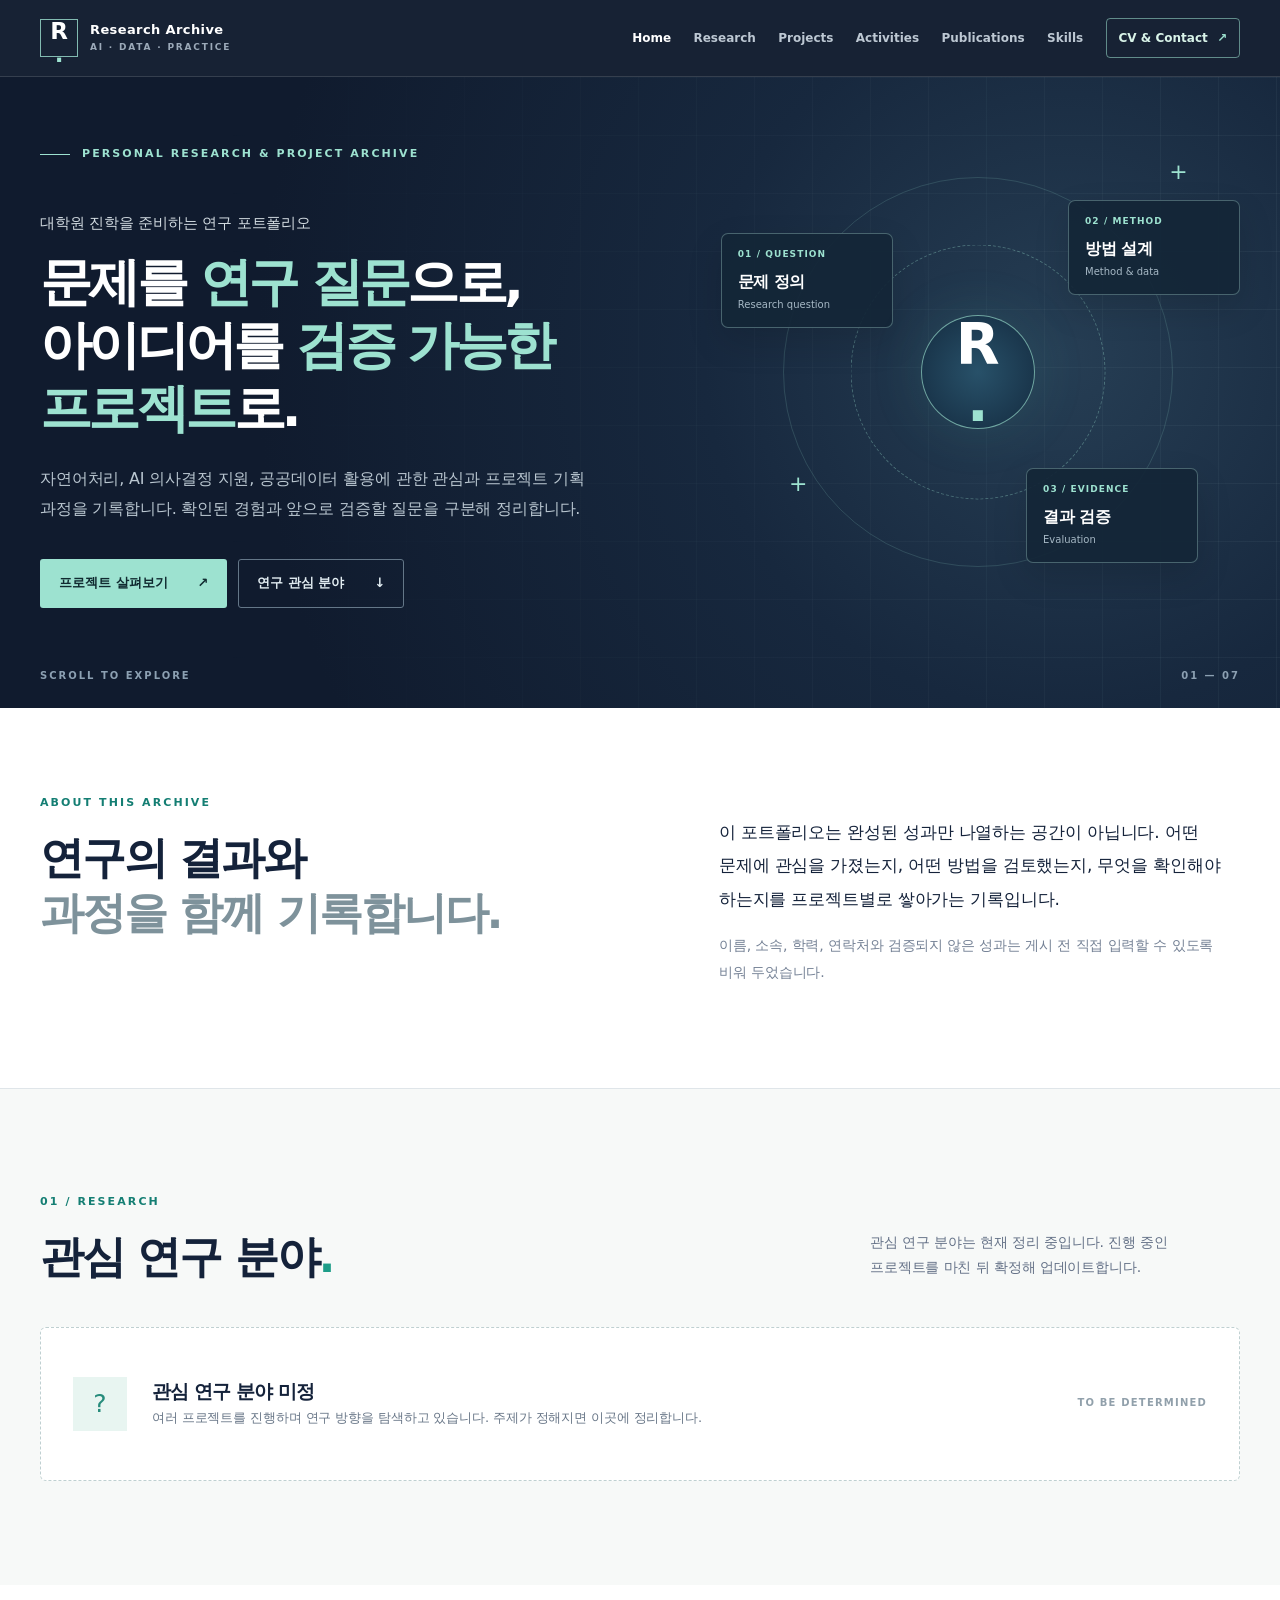
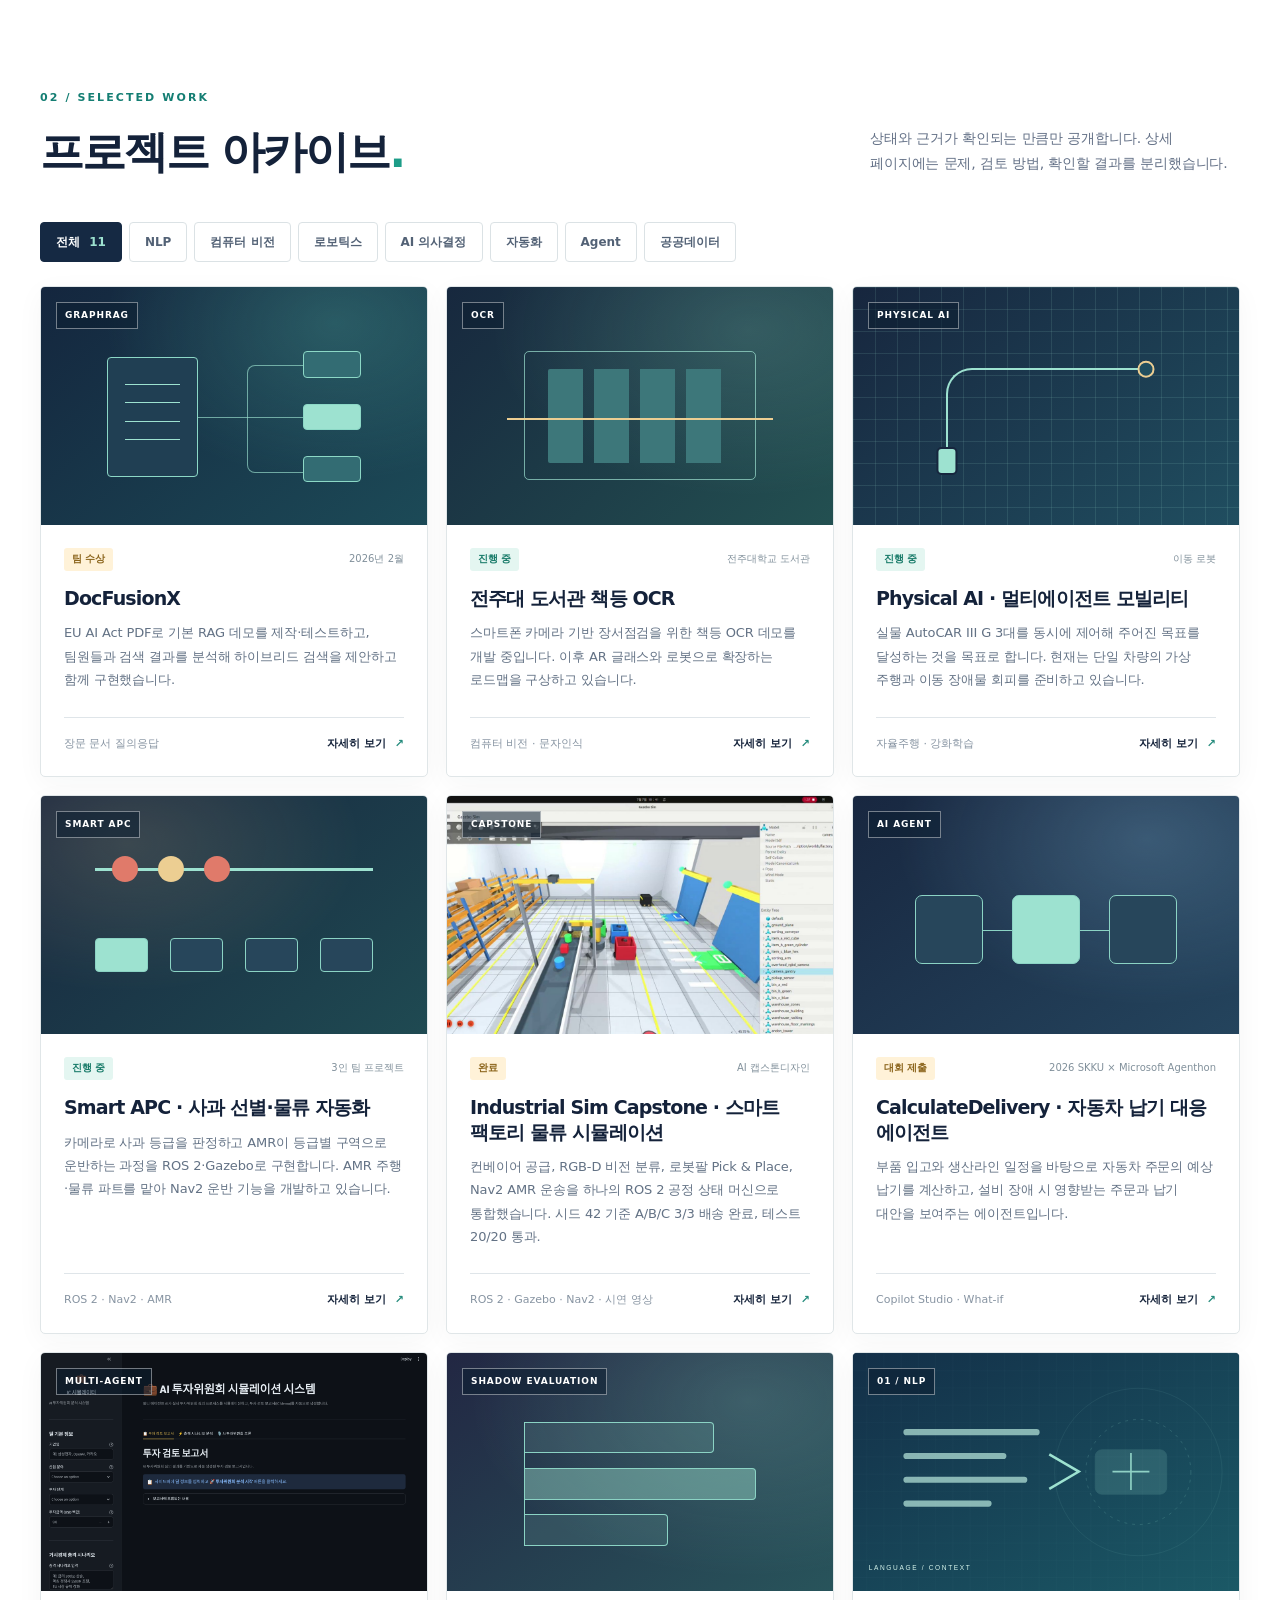
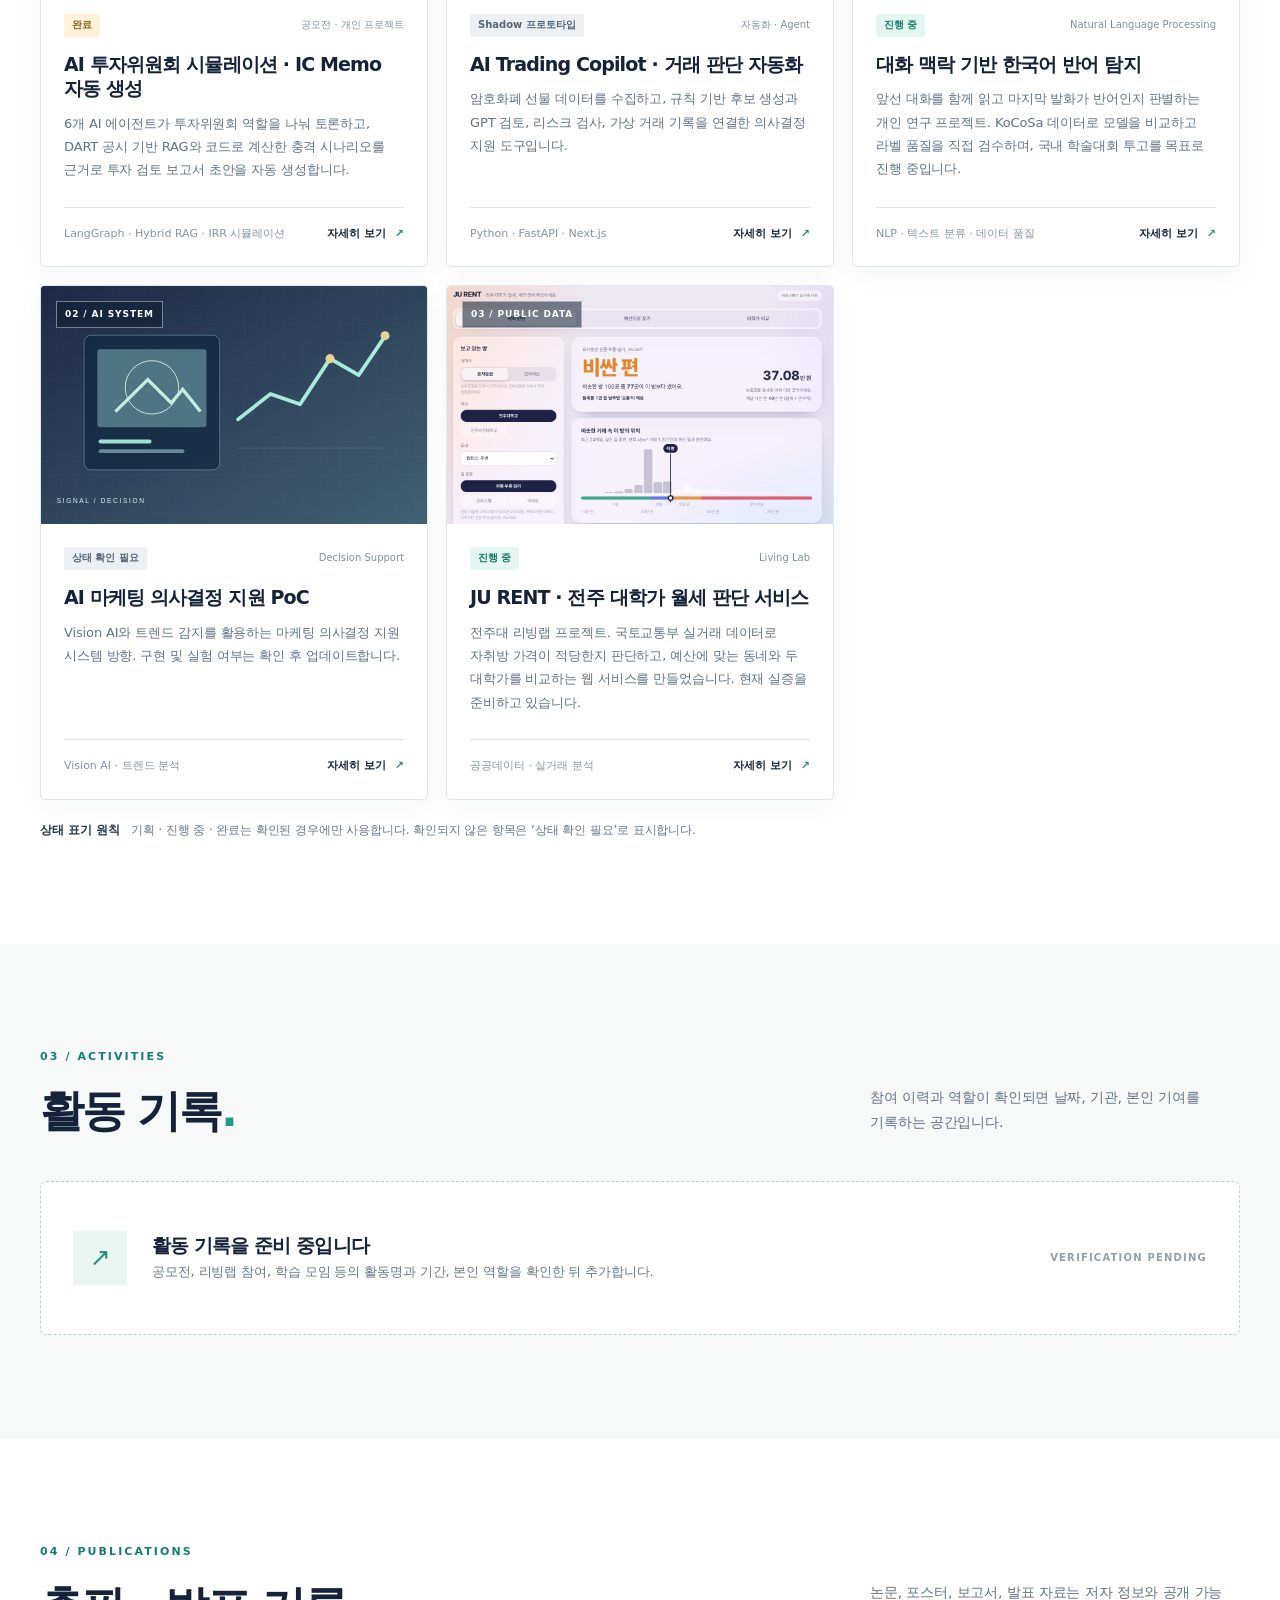
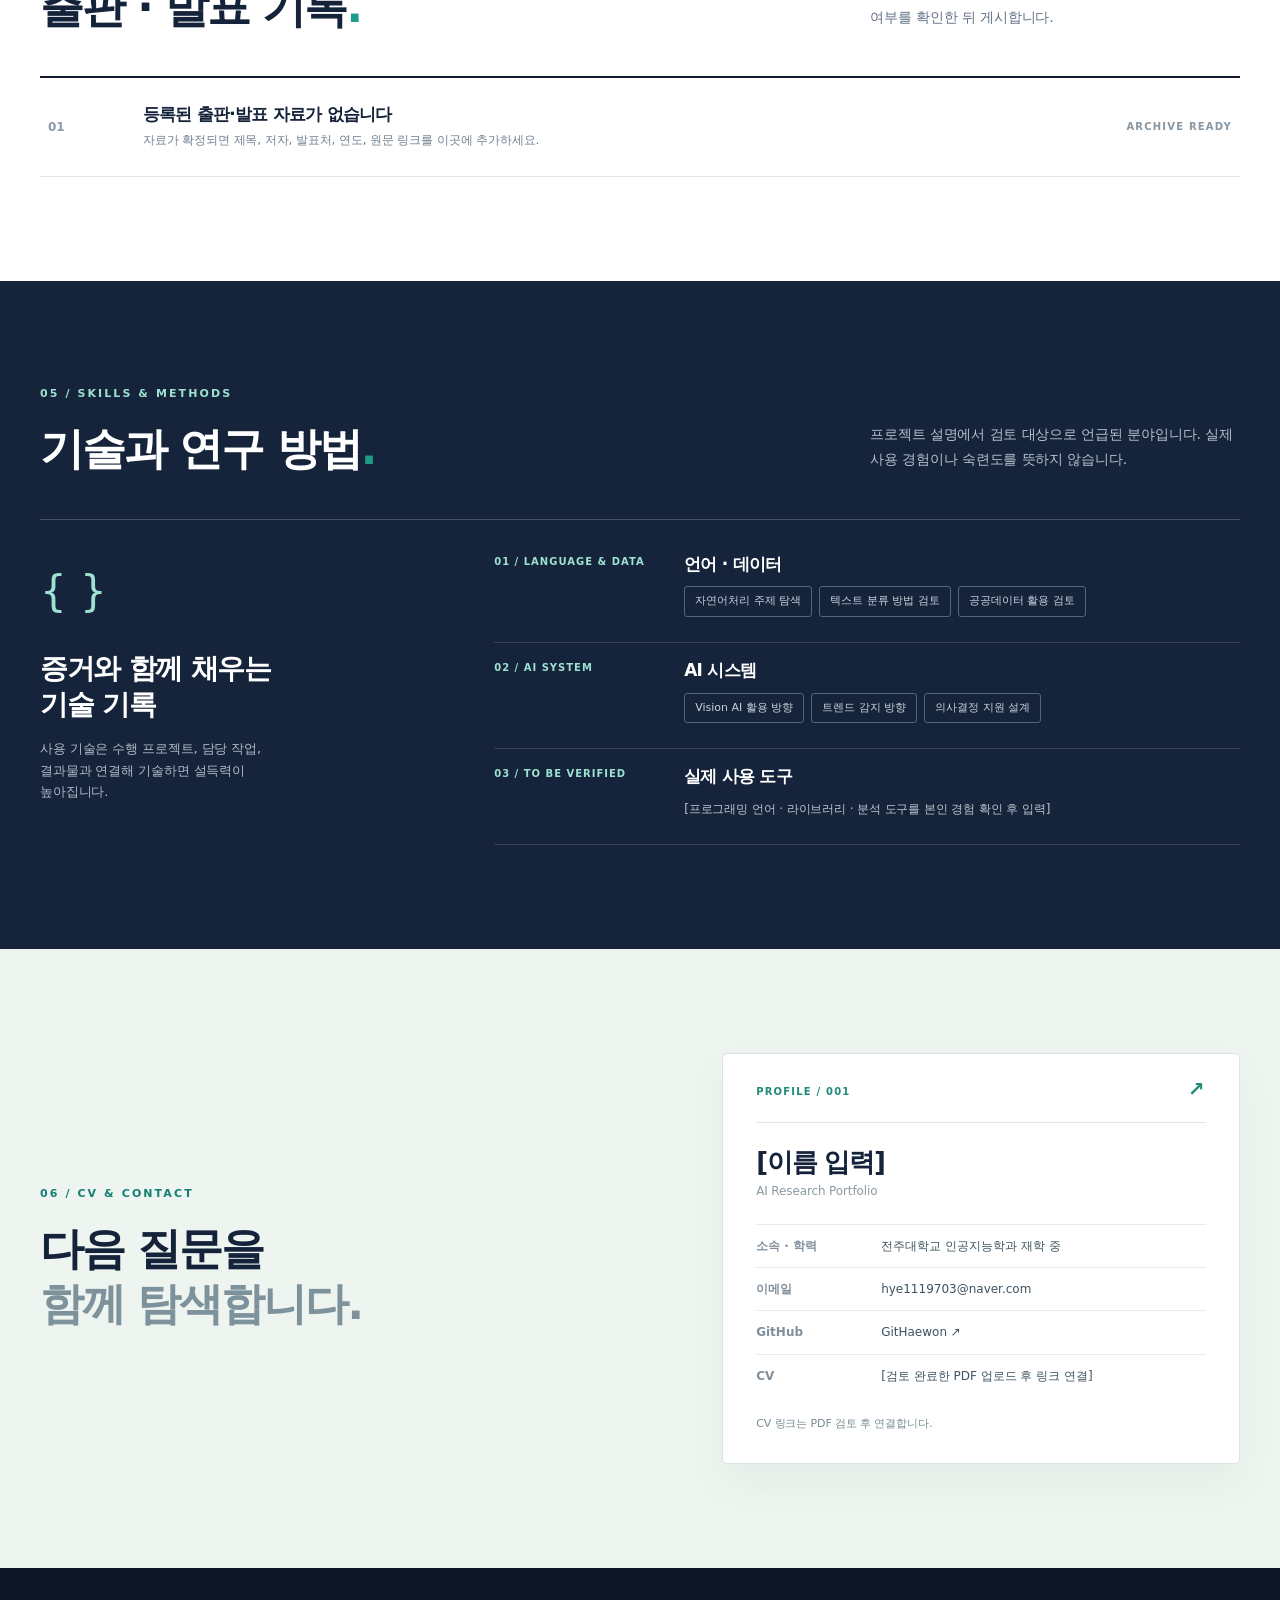
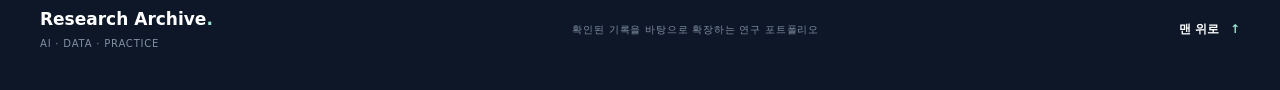
==== commit bec388c2: "Add AI Trading Copilot and automation and agent filters" ====
--- a/index.html
+++ b/index.html
@@ -11,8 +11,8 @@
   <meta property="og:description" content="문제를 연구 질문으로, 아이디어를 검증 가능한 프로젝트로.">
   <title>AI Research Portfolio | 연구 포트폴리오</title>
   <link rel="icon" href="assets/favicon.svg" type="image/svg+xml">
-  <link rel="stylesheet" href="assets/style.css?v=industrial-sim">
-  <script src="assets/app.js" defer></script>
+  <link rel="stylesheet" href="assets/style.css?v=leverage-agent">
+  <script src="assets/app.js?v=multi-category" defer></script>
 </head>
 <body>
   <a class="skip-link" href="#main">본문으로 바로 가기</a>
@@ -64,7 +64,7 @@
 
     <section class="section projects-section" id="projects" aria-labelledby="projects-title">
       <div class="container"><div class="section-heading"><div><p class="section-kicker">02 / SELECTED WORK</p><h2 id="projects-title" class="section-title">프로젝트 아카이브<span class="accent-period">.</span></h2></div><p class="section-lead">상태와 근거가 확인되는 만큼만 공개합니다. 상세 페이지에는 문제, 검토 방법, 확인할 결과를 분리했습니다.</p></div>
-        <div class="filter-bar" role="group" aria-label="프로젝트 분야 필터"><button class="filter-button is-active" type="button" data-filter="all" aria-pressed="true">전체 <span>08</span></button><button class="filter-button" type="button" data-filter="nlp" aria-pressed="false">NLP</button><button class="filter-button" type="button" data-filter="vision" aria-pressed="false">컴퓨터 비전</button><button class="filter-button" type="button" data-filter="robotics" aria-pressed="false">로보틱스</button><button class="filter-button" type="button" data-filter="decision" aria-pressed="false">AI 의사결정</button><button class="filter-button" type="button" data-filter="public" aria-pressed="false">공공데이터</button></div>
+        <div class="filter-bar" role="group" aria-label="프로젝트 분야 필터"><button class="filter-button is-active" type="button" data-filter="all" aria-pressed="true">전체 <span>11</span></button><button class="filter-button" type="button" data-filter="nlp" aria-pressed="false">NLP</button><button class="filter-button" type="button" data-filter="vision" aria-pressed="false">컴퓨터 비전</button><button class="filter-button" type="button" data-filter="robotics" aria-pressed="false">로보틱스</button><button class="filter-button" type="button" data-filter="decision" aria-pressed="false">AI 의사결정</button><button class="filter-button" type="button" data-filter="automation" aria-pressed="false">자동화</button><button class="filter-button" type="button" data-filter="agent" aria-pressed="false">Agent</button><button class="filter-button" type="button" data-filter="public" aria-pressed="false">공공데이터</button></div>
         <div class="project-grid" id="project-grid">
           <article class="project-card" data-category="nlp">
             <a href="projects/docfusionx.html" class="project-image docfusionx-image" aria-label="DocFusionX 프로젝트 상세 보기">
@@ -149,6 +149,18 @@
               <div class="project-footer"><span>LangGraph · Hybrid RAG · IRR 시뮬레이션</span><a href="projects/ai-ic-simulation.html" aria-label="AI 투자위원회 시뮬레이션 자세히 보기">자세히 보기 <span aria-hidden="true">↗</span></a></div>
             </div>
           </article>
+          <article class="project-card" data-category="automation agent">
+            <a href="projects/leverage-agent.html" class="project-image leverage-image" aria-label="AI Trading Copilot 프로젝트 상세 보기">
+              <span class="leverage-signal" aria-hidden="true"><span></span><span></span><span></span></span>
+              <span class="image-corner">SHADOW EVALUATION</span>
+            </a>
+            <div class="project-content">
+              <div class="project-meta"><span class="status status-unverified">Shadow 프로토타입</span><span>자동화 · Agent</span></div>
+              <h3><a href="projects/leverage-agent.html">AI Trading Copilot · 거래 판단 자동화</a></h3>
+              <p>암호화폐 선물 데이터를 수집하고, 규칙 기반 후보 생성과 GPT 검토, 리스크 검사, 가상 거래 기록을 연결한 의사결정 지원 도구입니다.</p>
+              <div class="project-footer"><span>Python · FastAPI · Next.js</span><a href="projects/leverage-agent.html" aria-label="AI Trading Copilot 자세히 보기">자세히 보기 <span aria-hidden="true">↗</span></a></div>
+            </div>
+          </article>
           <article class="project-card" data-category="nlp"><a href="projects/sarcasm-nlp.html" class="project-image" aria-label="대화 맥락 기반 한국어 반어 탐지 프로젝트 상세 보기"><img src="assets/project-nlp.svg" alt="문장과 맥락의 관계를 표현한 추상 그래픽" width="960" height="580" loading="lazy"><span class="image-corner">01 / NLP</span></a><div class="project-content"><div class="project-meta"><span class="status status-active">진행 중</span><span>Natural Language Processing</span></div><h3><a href="projects/sarcasm-nlp.html">대화 맥락 기반 한국어 반어 탐지</a></h3><p>앞선 대화를 함께 읽고 마지막 발화가 반어인지 판별하는 개인 연구 프로젝트. KoCoSa 데이터로 모델을 비교하고 라벨 품질을 직접 검수하며, 국내 학술대회 투고를 목표로 진행 중입니다.</p><div class="project-footer"><span>NLP · 텍스트 분류 · 데이터 품질</span><a href="projects/sarcasm-nlp.html" aria-label="대화 맥락 기반 한국어 반어 탐지 자세히 보기">자세히 보기 <span aria-hidden="true">↗</span></a></div></div></article>
           <article class="project-card" data-category="decision"><a href="projects/ai-marketing-poc.html" class="project-image" aria-label="AI 마케팅 의사결정 지원 PoC 상세 보기"><img src="assets/project-marketing.svg" alt="시각 정보와 추세 신호를 연결한 추상 그래픽" width="960" height="580" loading="lazy"><span class="image-corner">02 / AI SYSTEM</span></a><div class="project-content"><div class="project-meta"><span class="status status-unverified">상태 확인 필요</span><span>Decision Support</span></div><h3><a href="projects/ai-marketing-poc.html">AI 마케팅 의사결정 지원 PoC</a></h3><p>Vision AI와 트렌드 감지를 활용하는 마케팅 의사결정 지원 시스템 방향. 구현 및 실험 여부는 확인 후 업데이트합니다.</p><div class="project-footer"><span>Vision AI · 트렌드 분석</span><a href="projects/ai-marketing-poc.html" aria-label="AI 마케팅 의사결정 지원 PoC 자세히 보기">자세히 보기 <span aria-hidden="true">↗</span></a></div></div></article>
           <article class="project-card" data-category="public"><a href="projects/jeonju-living-lab.html" class="project-image" aria-label="JU RENT 전주 대학가 월세 판단 서비스 상세 보기"><img src="assets/ju-rent/contract-judgment.png" alt="JU RENT 계약 판단 화면: 비슷한 실거래 분포 속에서 매물의 위치를 보여 주는 모습" width="1186" height="735" loading="lazy"><span class="image-corner">03 / PUBLIC DATA</span></a><div class="project-content"><div class="project-meta"><span class="status status-active">진행 중</span><span>Living Lab</span></div><h3><a href="projects/jeonju-living-lab.html">JU RENT · 전주 대학가 월세 판단 서비스</a></h3><p>전주대 리빙랩 프로젝트. 국토교통부 실거래 데이터로 자취방 가격이 적당한지 판단하고, 예산에 맞는 동네와 두 대학가를 비교하는 웹 서비스를 만들었습니다. 현재 실증을 준비하고 있습니다.</p><div class="project-footer"><span>공공데이터 · 실거래 분석</span><a href="projects/jeonju-living-lab.html" aria-label="JU RENT 자세히 보기">자세히 보기 <span aria-hidden="true">↗</span></a></div></div></article>
--- a/assets/style.css
+++ b/assets/style.css
@@ -440,3 +440,35 @@
   height: auto;
   background: #000;
 }
+
+.leverage-image {
+  background:
+    radial-gradient(ellipse at 78% 20%, rgba(157, 226, 208, .2), transparent 65%),
+    linear-gradient(145deg, #222743, #28545b);
+}
+
+.leverage-signal {
+  position: absolute;
+  inset: 29% 20% 19%;
+  display: grid;
+  grid-template-rows: repeat(3, minmax(0, 1fr));
+  gap: 12%;
+  border-left: 1px solid #8bd3c4;
+}
+
+.leverage-signal > span {
+  width: 82%;
+  border: 1px solid #8bd3c4;
+  border-left: 0;
+  border-radius: 0 4px 4px 0;
+  background: rgba(157, 226, 208, .12);
+}
+
+.leverage-signal > span:nth-child(2) {
+  width: 100%;
+  background: rgba(157, 226, 208, .42);
+}
+
+.leverage-signal > span:nth-child(3) {
+  width: 62%;
+}
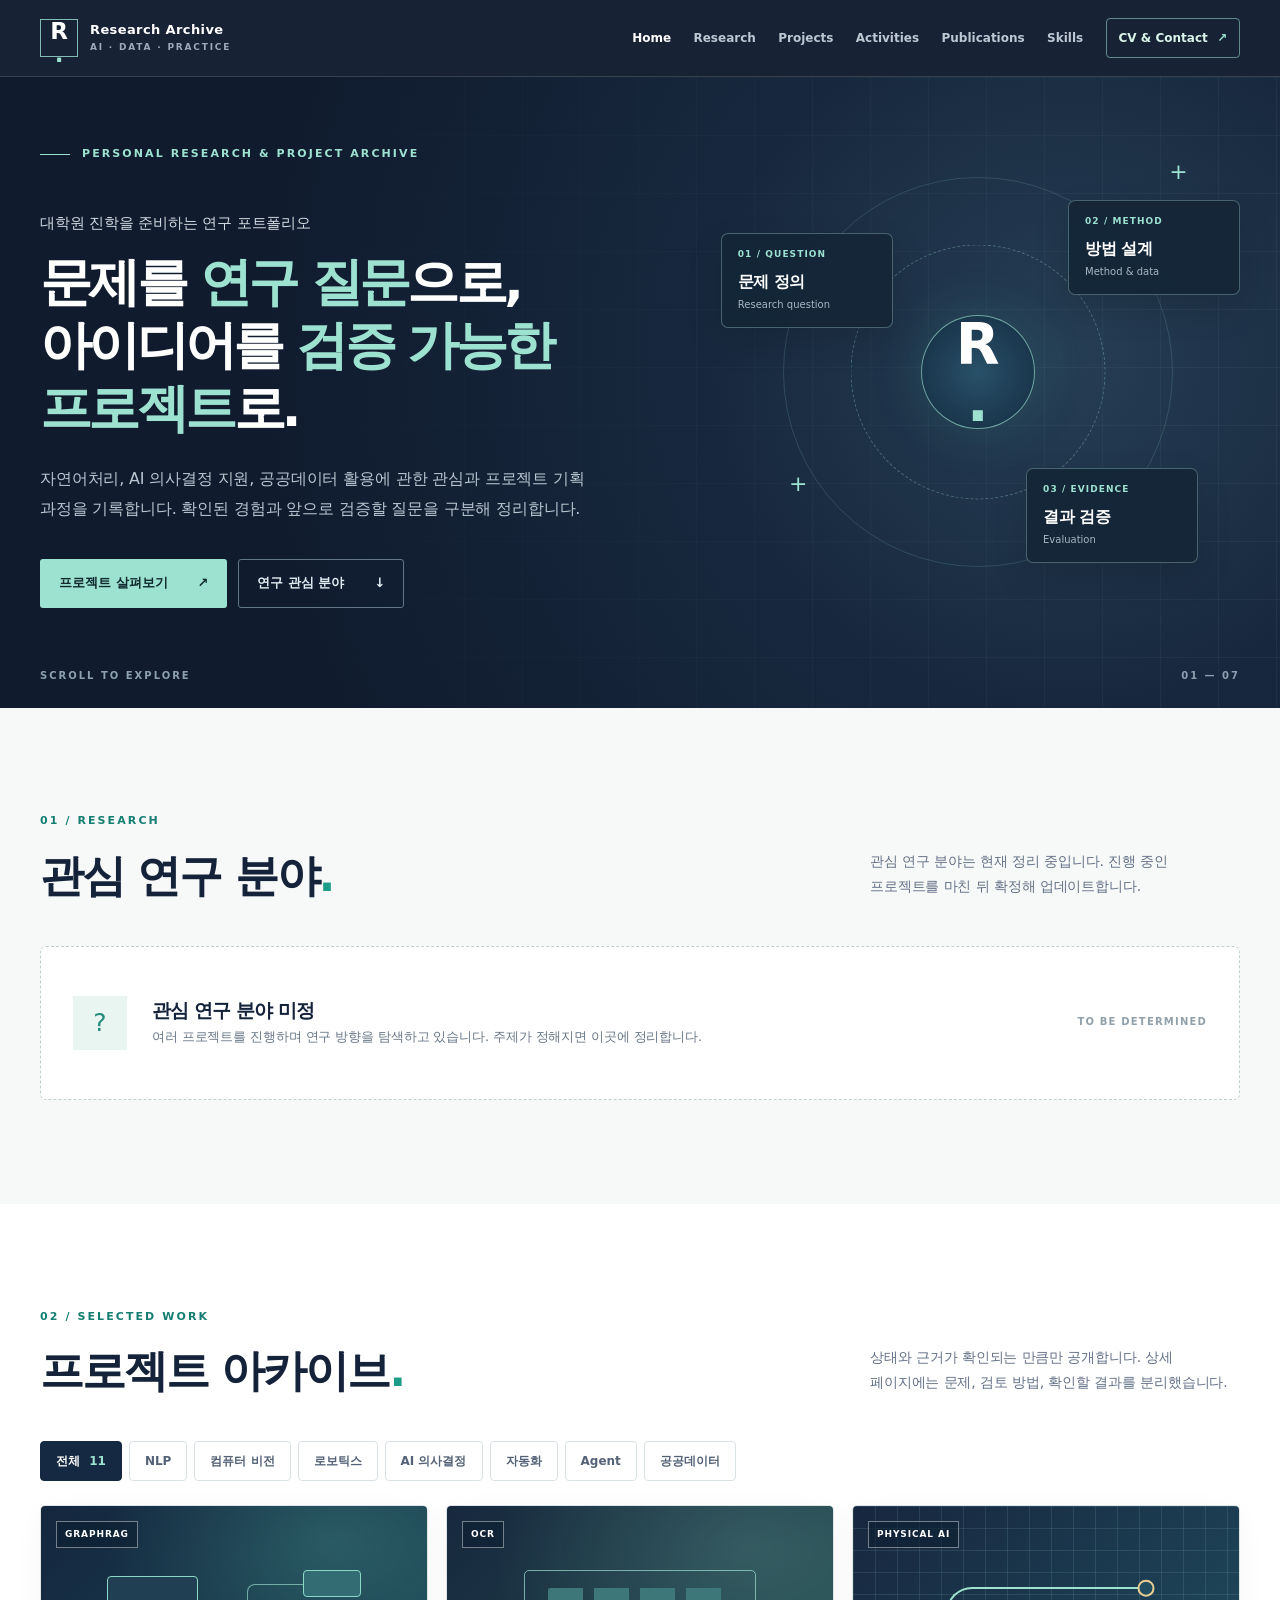
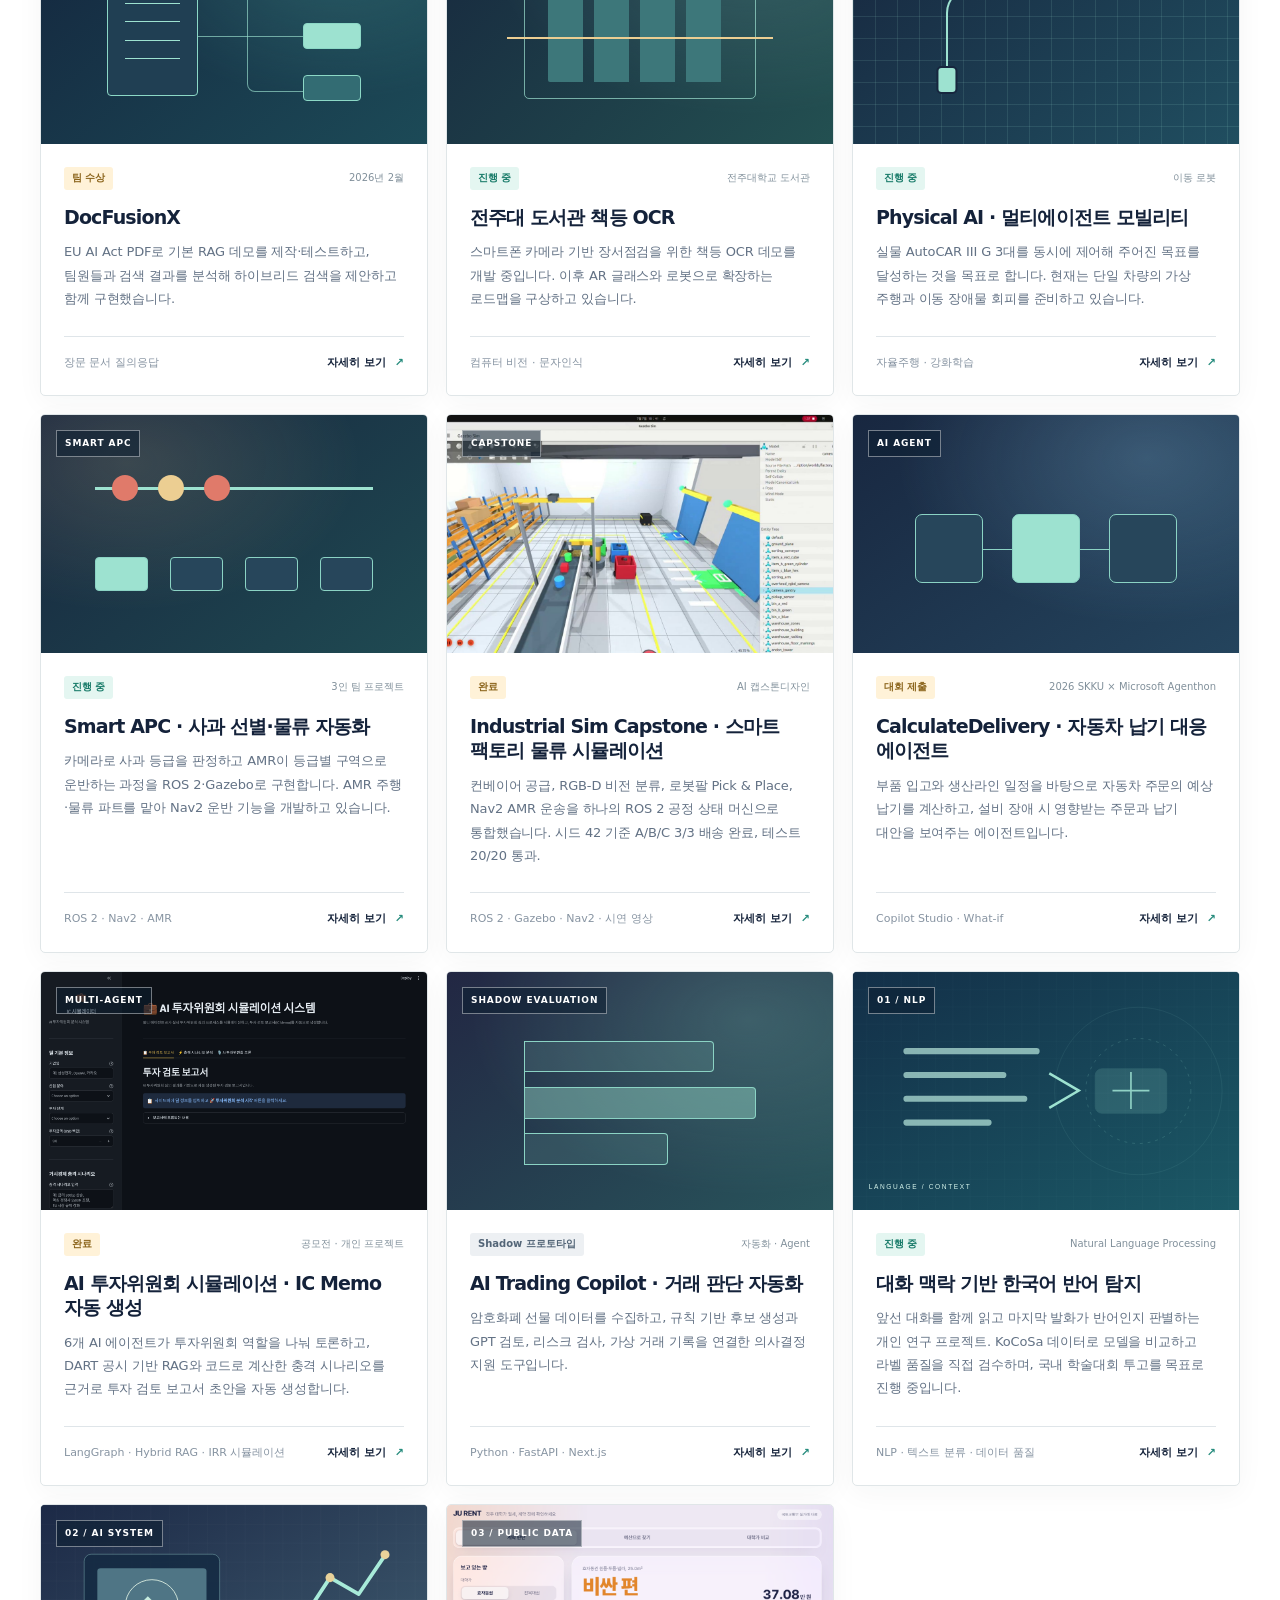
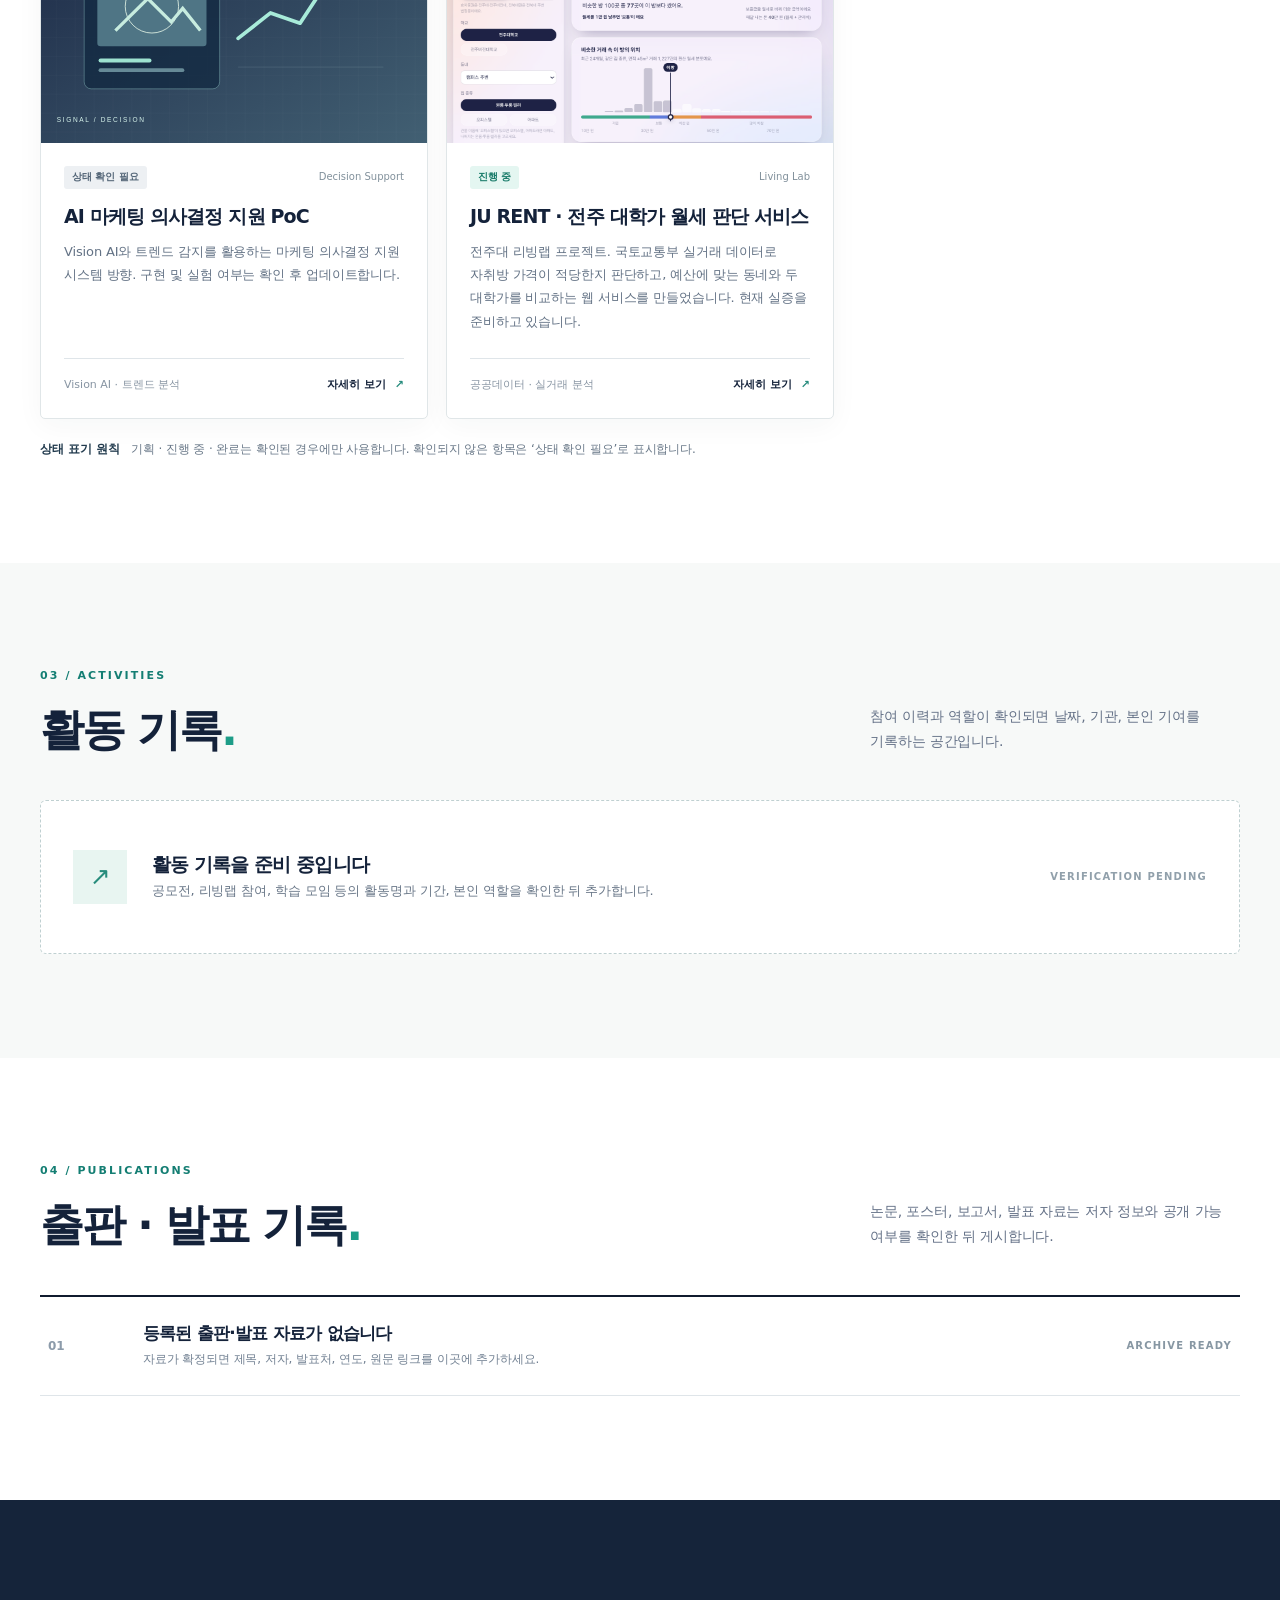
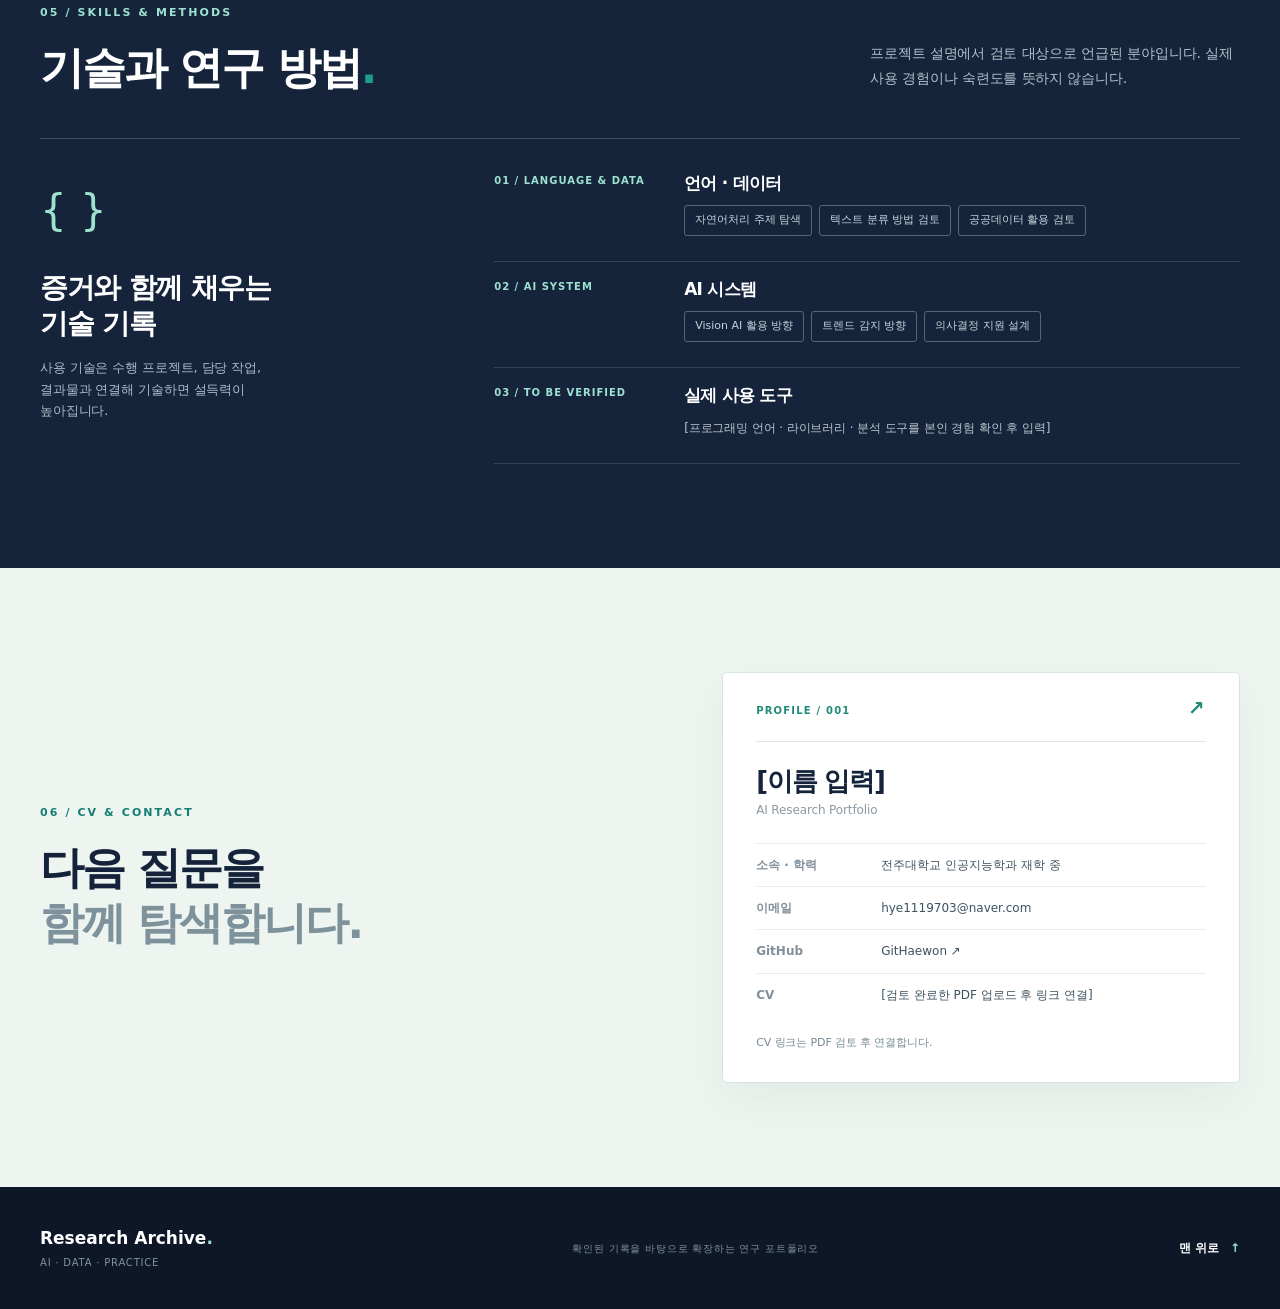
==== commit 37111992: "About This Archive 섹션 삭제 Co-Authored-By: Claude Opus 5.5 <noreply@anthropic.com> Claude-Session: htt" ====
--- a/index.html
+++ b/index.html
@@ -52,9 +52,6 @@
       <div class="container hero-bottom"><span>SCROLL TO EXPLORE</span><span>01 — 07</span></div>
     </section>
 
-    <section class="section intro-section" aria-labelledby="about-title">
-      <div class="container intro-layout"><div><p class="section-kicker">ABOUT THIS ARCHIVE</p><h2 id="about-title" class="section-title">연구의 결과와<br><span>과정을 함께 기록합니다.</span></h2></div><div class="intro-copy"><p>이 포트폴리오는 완성된 성과만 나열하는 공간이 아닙니다. 어떤 문제에 관심을 가졌는지, 어떤 방법을 검토했는지, 무엇을 확인해야 하는지를 프로젝트별로 쌓아가는 기록입니다.</p><p class="muted">이름, 소속, 학력, 연락처와 검증되지 않은 성과는 게시 전 직접 입력할 수 있도록 비워 두었습니다.</p></div></div>
-    </section>
 
     <section class="section research-section" id="research" aria-labelledby="research-title">
       <div class="container"><div class="section-heading"><div><p class="section-kicker">01 / RESEARCH</p><h2 id="research-title" class="section-title">관심 연구 분야<span class="accent-period">.</span></h2></div><p class="section-lead">관심 연구 분야는 현재 정리 중입니다. 진행 중인 프로젝트를 마친 뒤 확정해 업데이트합니다.</p></div>
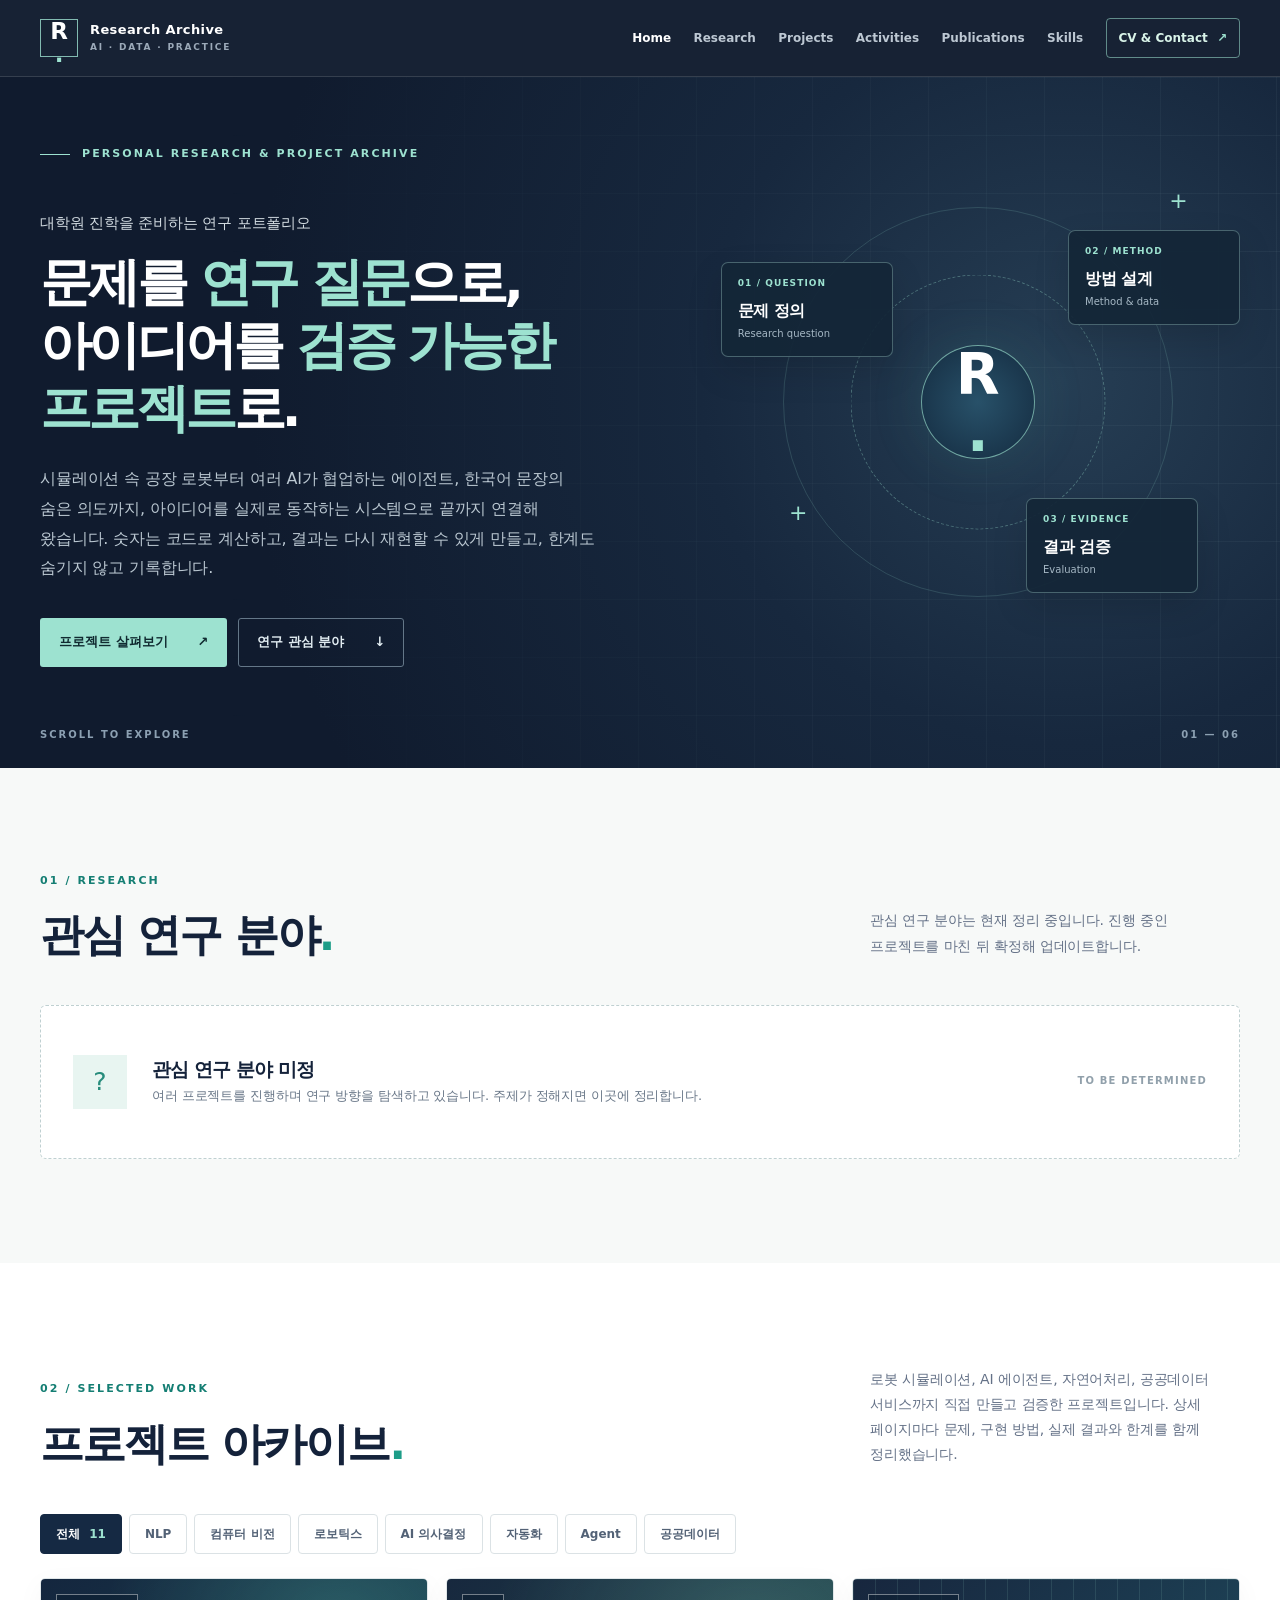
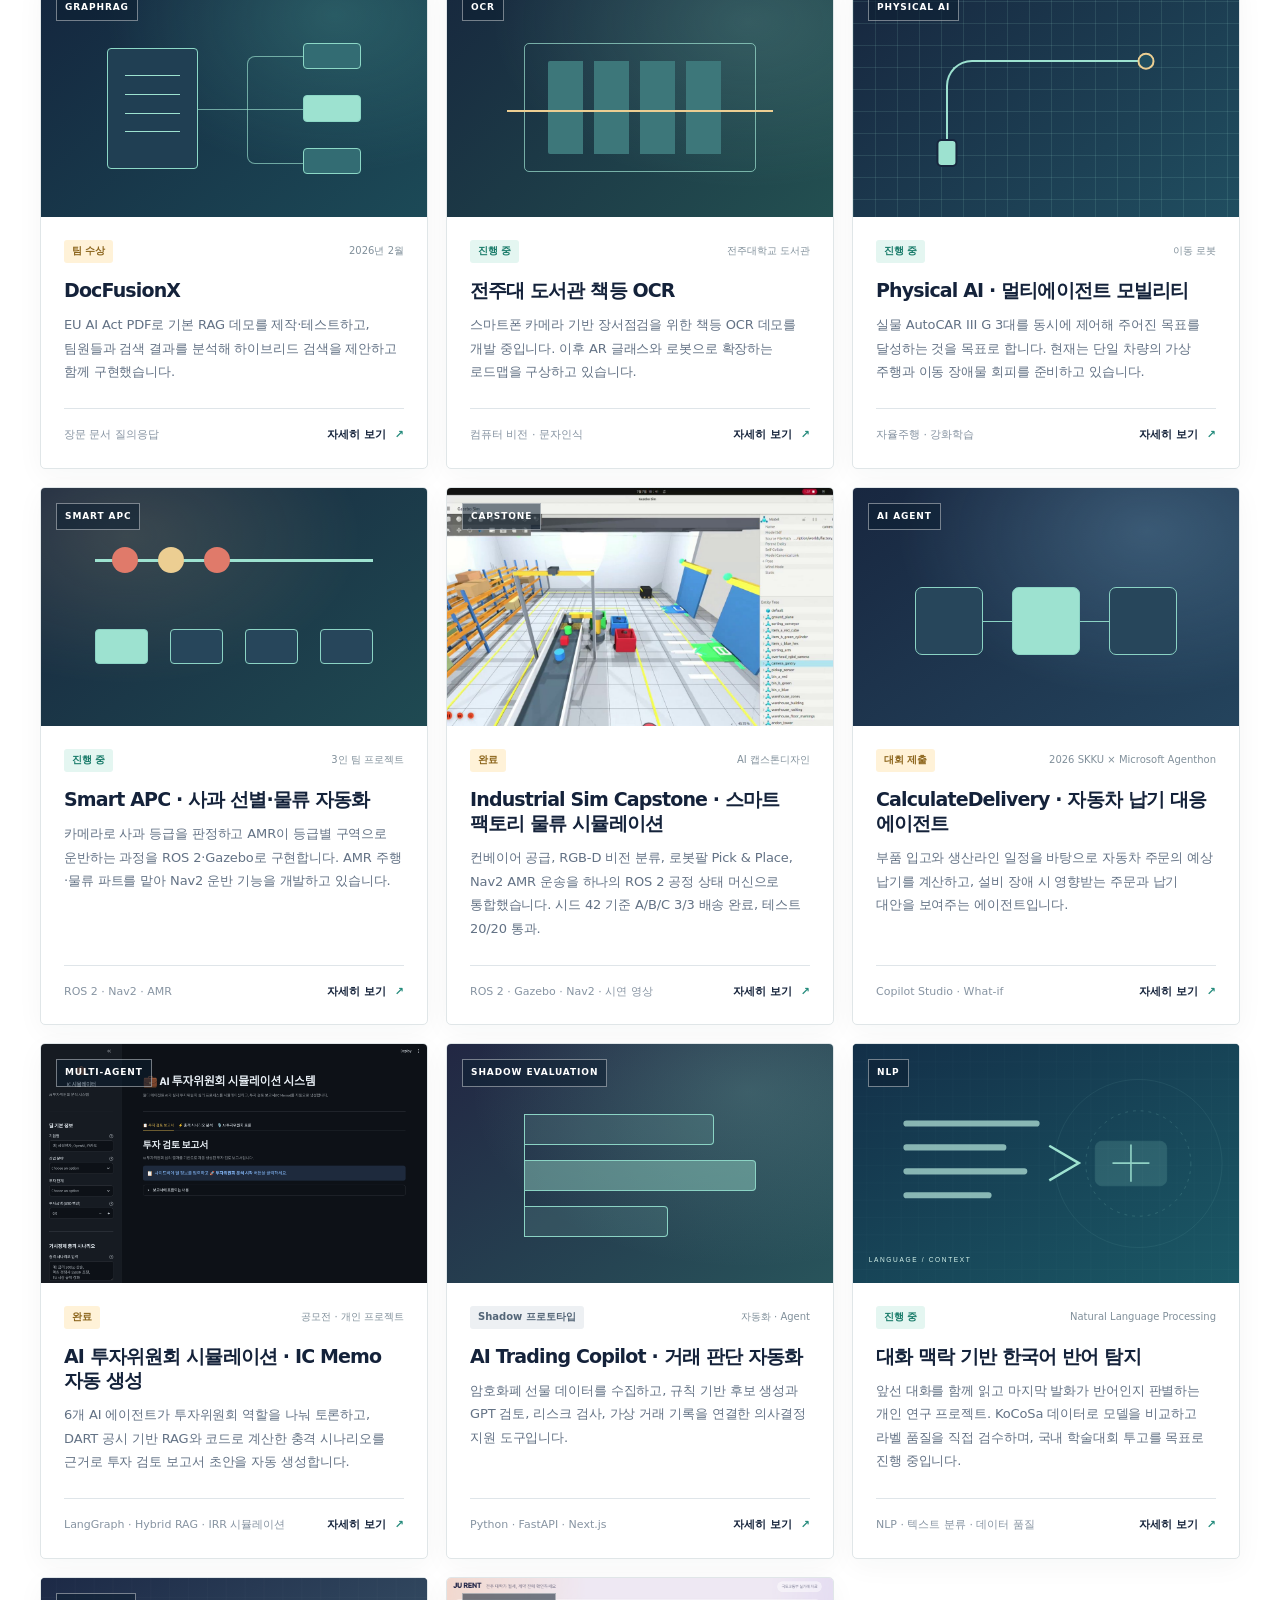
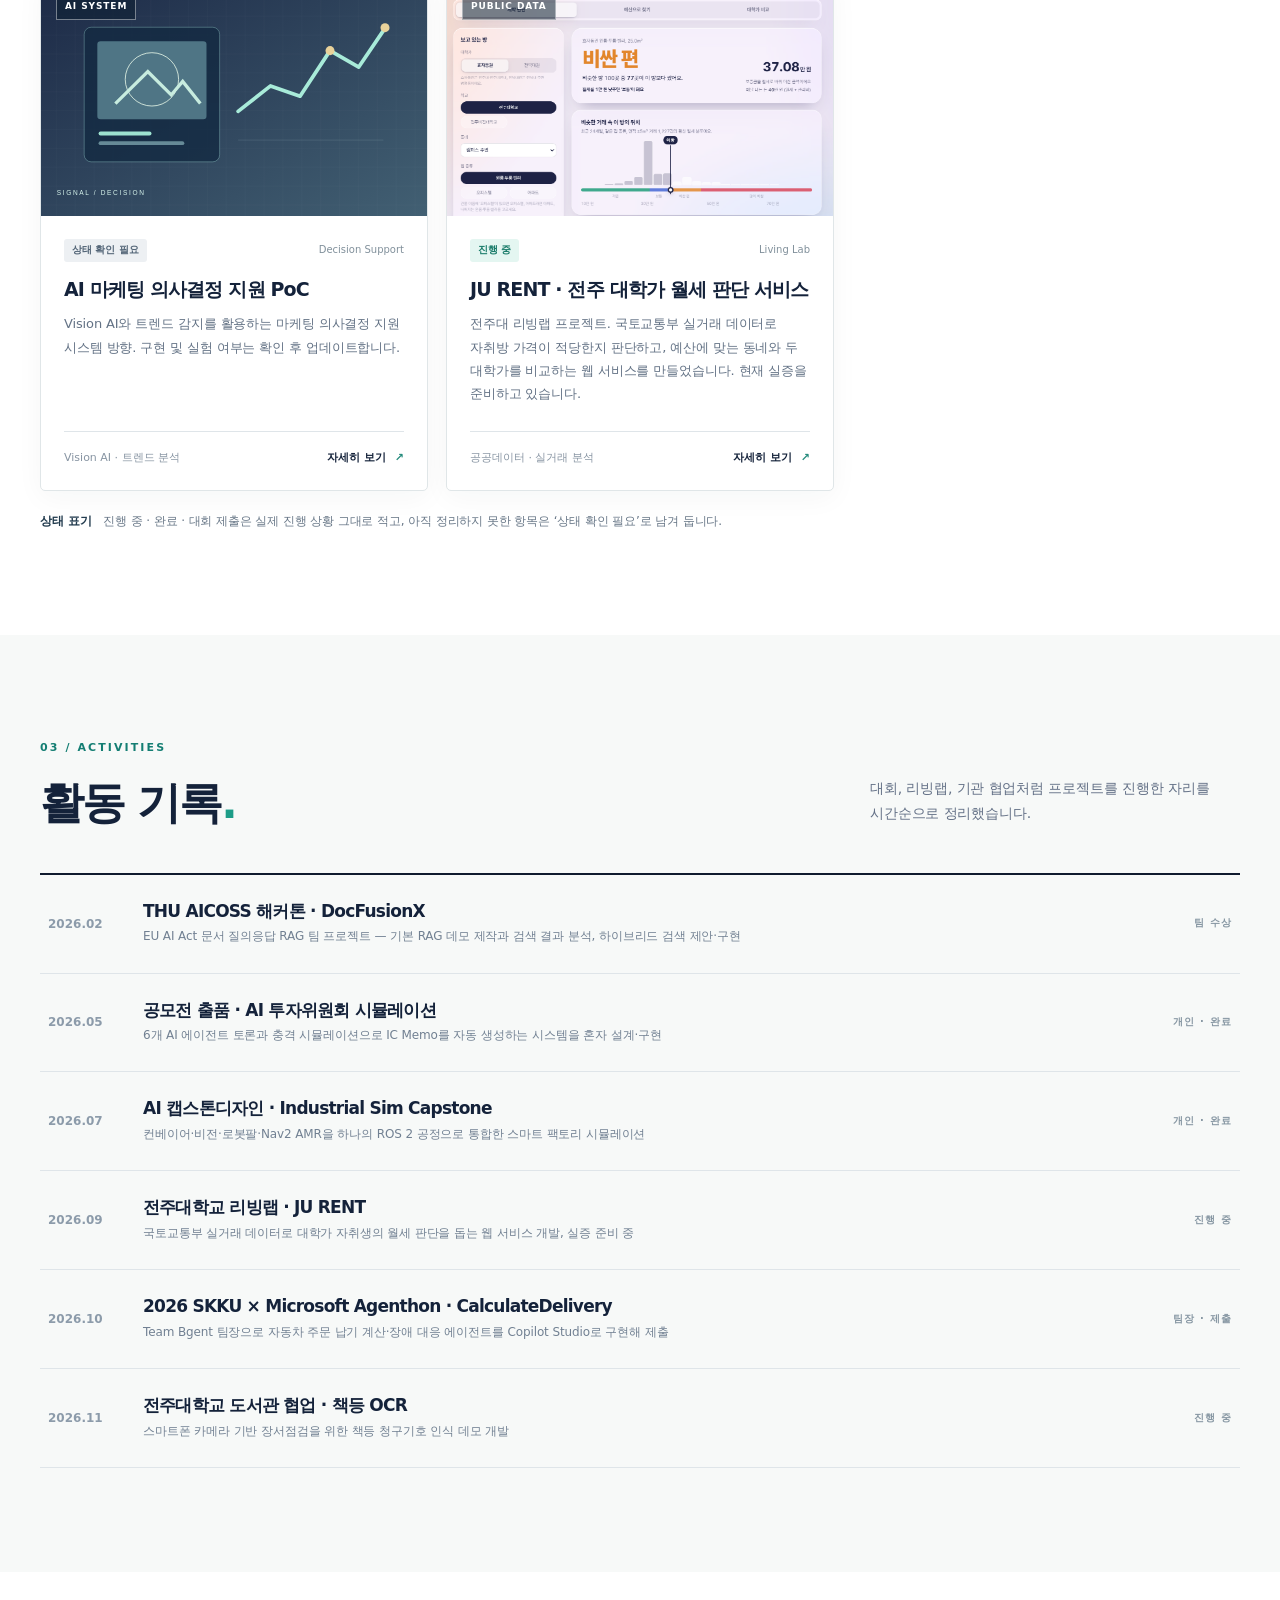
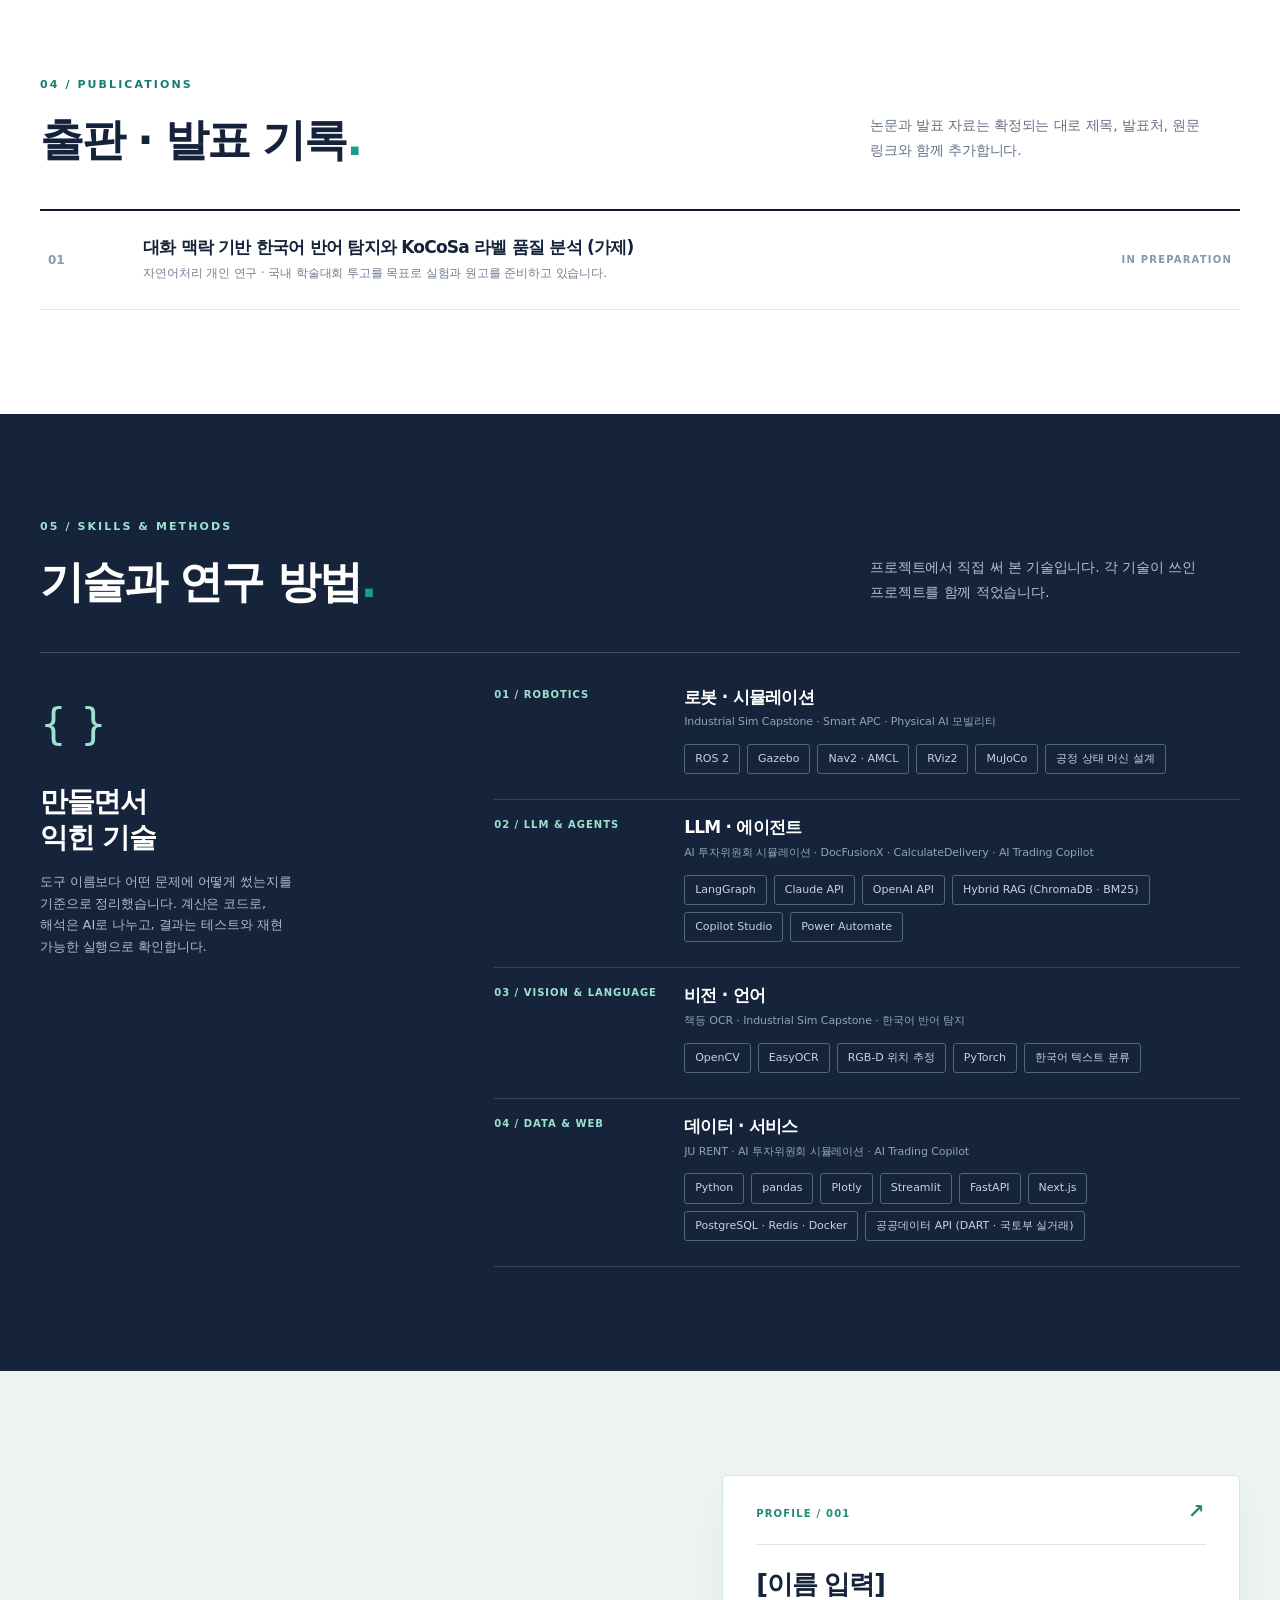
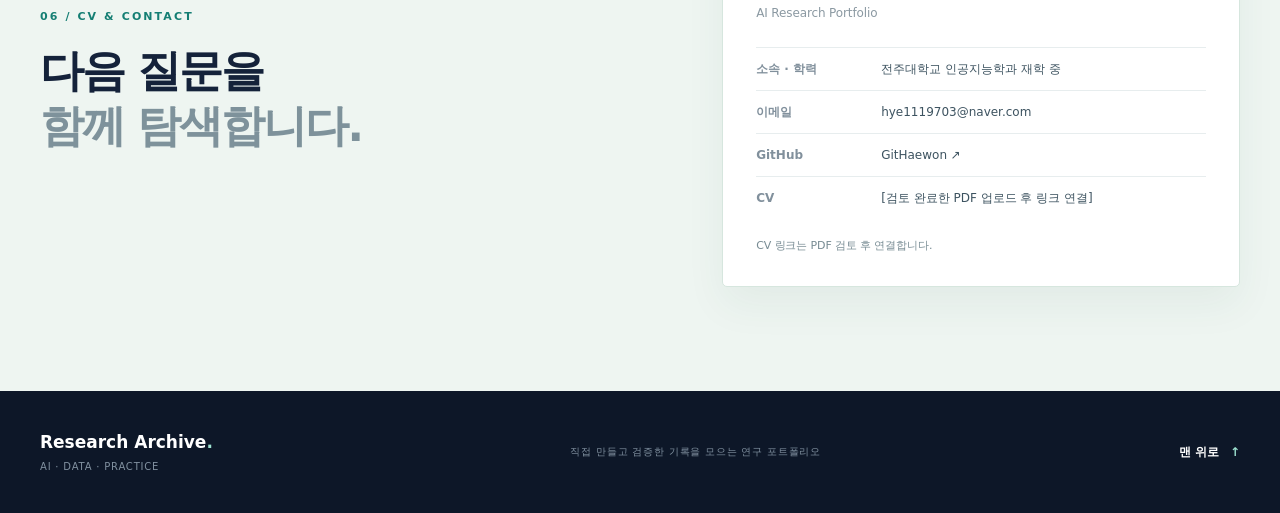
==== commit d4322956: "메인 페이지 문구를 실제 프로젝트에 맞게 정리 (소개, 활동, 발표, 기술) Co-Authored-By: Claude Opus 5.5 <noreply@anthropic.com> C" ====
--- a/index.html
+++ b/index.html
@@ -4,7 +4,7 @@
   <meta charset="utf-8">
   <meta name="viewport" content="width=device-width, initial-scale=1">
   <meta name="theme-color" content="#101b2e">
-  <meta name="description" content="대학원 진학을 준비하며 AI 연구 관심사, 프로젝트 기획, 활동 및 연구 기록을 정리하는 개인 포트폴리오입니다.">
+  <meta name="description" content="로봇 시뮬레이션, AI 에이전트, 자연어처리 프로젝트를 직접 만들고 검증한 기록을 모은 연구 포트폴리오입니다.">
   <meta property="og:type" content="website">
   <meta property="og:locale" content="ko_KR">
   <meta property="og:title" content="AI Research Portfolio | 연구 포트폴리오">
@@ -37,7 +37,7 @@
           <p class="eyebrow"><span class="eyebrow-line"></span> PERSONAL RESEARCH &amp; PROJECT ARCHIVE</p>
           <p class="hero-overline">대학원 진학을 준비하는 연구 포트폴리오</p>
           <h1 id="hero-title">문제를 <em>연구 질문</em>으로,<br>아이디어를 <em>검증 가능한 프로젝트</em>로.</h1>
-          <p class="hero-description">자연어처리, AI 의사결정 지원, 공공데이터 활용에 관한 관심과 프로젝트 기획 과정을 기록합니다. 확인된 경험과 앞으로 검증할 질문을 구분해 정리합니다.</p>
+          <p class="hero-description">시뮬레이션 속 공장 로봇부터 여러 AI가 협업하는 에이전트, 한국어 문장의 숨은 의도까지, 아이디어를 실제로 동작하는 시스템으로 끝까지 연결해 왔습니다. 숫자는 코드로 계산하고, 결과는 다시 재현할 수 있게 만들고, 한계도 숨기지 않고 기록합니다.</p>
           <div class="hero-actions"><a class="button button-light" href="#projects">프로젝트 살펴보기 <span aria-hidden="true">↗</span></a><a class="button button-ghost" href="#research">연구 관심 분야 <span aria-hidden="true">↓</span></a></div>
         </div>
         <div class="hero-art" role="img" aria-label="연구 질문, 실험, 검증 과정을 연결한 추상적 다이어그램">
@@ -49,7 +49,7 @@
           <span class="art-center">R<span>.</span></span>
         </div>
       </div>
-      <div class="container hero-bottom"><span>SCROLL TO EXPLORE</span><span>01 — 07</span></div>
+      <div class="container hero-bottom"><span>SCROLL TO EXPLORE</span><span>01 — 06</span></div>
     </section>
 
 
@@ -60,7 +60,7 @@
     </section>
 
     <section class="section projects-section" id="projects" aria-labelledby="projects-title">
-      <div class="container"><div class="section-heading"><div><p class="section-kicker">02 / SELECTED WORK</p><h2 id="projects-title" class="section-title">프로젝트 아카이브<span class="accent-period">.</span></h2></div><p class="section-lead">상태와 근거가 확인되는 만큼만 공개합니다. 상세 페이지에는 문제, 검토 방법, 확인할 결과를 분리했습니다.</p></div>
+      <div class="container"><div class="section-heading"><div><p class="section-kicker">02 / SELECTED WORK</p><h2 id="projects-title" class="section-title">프로젝트 아카이브<span class="accent-period">.</span></h2></div><p class="section-lead">로봇 시뮬레이션, AI 에이전트, 자연어처리, 공공데이터 서비스까지 직접 만들고 검증한 프로젝트입니다. 상세 페이지마다 문제, 구현 방법, 실제 결과와 한계를 함께 정리했습니다.</p></div>
         <div class="filter-bar" role="group" aria-label="프로젝트 분야 필터"><button class="filter-button is-active" type="button" data-filter="all" aria-pressed="true">전체 <span>11</span></button><button class="filter-button" type="button" data-filter="nlp" aria-pressed="false">NLP</button><button class="filter-button" type="button" data-filter="vision" aria-pressed="false">컴퓨터 비전</button><button class="filter-button" type="button" data-filter="robotics" aria-pressed="false">로보틱스</button><button class="filter-button" type="button" data-filter="decision" aria-pressed="false">AI 의사결정</button><button class="filter-button" type="button" data-filter="automation" aria-pressed="false">자동화</button><button class="filter-button" type="button" data-filter="agent" aria-pressed="false">Agent</button><button class="filter-button" type="button" data-filter="public" aria-pressed="false">공공데이터</button></div>
         <div class="project-grid" id="project-grid">
           <article class="project-card" data-category="nlp">
@@ -158,22 +158,22 @@
               <div class="project-footer"><span>Python · FastAPI · Next.js</span><a href="projects/leverage-agent.html" aria-label="AI Trading Copilot 자세히 보기">자세히 보기 <span aria-hidden="true">↗</span></a></div>
             </div>
           </article>
-          <article class="project-card" data-category="nlp"><a href="projects/sarcasm-nlp.html" class="project-image" aria-label="대화 맥락 기반 한국어 반어 탐지 프로젝트 상세 보기"><img src="assets/project-nlp.svg" alt="문장과 맥락의 관계를 표현한 추상 그래픽" width="960" height="580" loading="lazy"><span class="image-corner">01 / NLP</span></a><div class="project-content"><div class="project-meta"><span class="status status-active">진행 중</span><span>Natural Language Processing</span></div><h3><a href="projects/sarcasm-nlp.html">대화 맥락 기반 한국어 반어 탐지</a></h3><p>앞선 대화를 함께 읽고 마지막 발화가 반어인지 판별하는 개인 연구 프로젝트. KoCoSa 데이터로 모델을 비교하고 라벨 품질을 직접 검수하며, 국내 학술대회 투고를 목표로 진행 중입니다.</p><div class="project-footer"><span>NLP · 텍스트 분류 · 데이터 품질</span><a href="projects/sarcasm-nlp.html" aria-label="대화 맥락 기반 한국어 반어 탐지 자세히 보기">자세히 보기 <span aria-hidden="true">↗</span></a></div></div></article>
-          <article class="project-card" data-category="decision"><a href="projects/ai-marketing-poc.html" class="project-image" aria-label="AI 마케팅 의사결정 지원 PoC 상세 보기"><img src="assets/project-marketing.svg" alt="시각 정보와 추세 신호를 연결한 추상 그래픽" width="960" height="580" loading="lazy"><span class="image-corner">02 / AI SYSTEM</span></a><div class="project-content"><div class="project-meta"><span class="status status-unverified">상태 확인 필요</span><span>Decision Support</span></div><h3><a href="projects/ai-marketing-poc.html">AI 마케팅 의사결정 지원 PoC</a></h3><p>Vision AI와 트렌드 감지를 활용하는 마케팅 의사결정 지원 시스템 방향. 구현 및 실험 여부는 확인 후 업데이트합니다.</p><div class="project-footer"><span>Vision AI · 트렌드 분석</span><a href="projects/ai-marketing-poc.html" aria-label="AI 마케팅 의사결정 지원 PoC 자세히 보기">자세히 보기 <span aria-hidden="true">↗</span></a></div></div></article>
-          <article class="project-card" data-category="public"><a href="projects/jeonju-living-lab.html" class="project-image" aria-label="JU RENT 전주 대학가 월세 판단 서비스 상세 보기"><img src="assets/ju-rent/contract-judgment.png" alt="JU RENT 계약 판단 화면: 비슷한 실거래 분포 속에서 매물의 위치를 보여 주는 모습" width="1186" height="735" loading="lazy"><span class="image-corner">03 / PUBLIC DATA</span></a><div class="project-content"><div class="project-meta"><span class="status status-active">진행 중</span><span>Living Lab</span></div><h3><a href="projects/jeonju-living-lab.html">JU RENT · 전주 대학가 월세 판단 서비스</a></h3><p>전주대 리빙랩 프로젝트. 국토교통부 실거래 데이터로 자취방 가격이 적당한지 판단하고, 예산에 맞는 동네와 두 대학가를 비교하는 웹 서비스를 만들었습니다. 현재 실증을 준비하고 있습니다.</p><div class="project-footer"><span>공공데이터 · 실거래 분석</span><a href="projects/jeonju-living-lab.html" aria-label="JU RENT 자세히 보기">자세히 보기 <span aria-hidden="true">↗</span></a></div></div></article>
+          <article class="project-card" data-category="nlp"><a href="projects/sarcasm-nlp.html" class="project-image" aria-label="대화 맥락 기반 한국어 반어 탐지 프로젝트 상세 보기"><img src="assets/project-nlp.svg" alt="문장과 맥락의 관계를 표현한 추상 그래픽" width="960" height="580" loading="lazy"><span class="image-corner">NLP</span></a><div class="project-content"><div class="project-meta"><span class="status status-active">진행 중</span><span>Natural Language Processing</span></div><h3><a href="projects/sarcasm-nlp.html">대화 맥락 기반 한국어 반어 탐지</a></h3><p>앞선 대화를 함께 읽고 마지막 발화가 반어인지 판별하는 개인 연구 프로젝트. KoCoSa 데이터로 모델을 비교하고 라벨 품질을 직접 검수하며, 국내 학술대회 투고를 목표로 진행 중입니다.</p><div class="project-footer"><span>NLP · 텍스트 분류 · 데이터 품질</span><a href="projects/sarcasm-nlp.html" aria-label="대화 맥락 기반 한국어 반어 탐지 자세히 보기">자세히 보기 <span aria-hidden="true">↗</span></a></div></div></article>
+          <article class="project-card" data-category="decision"><a href="projects/ai-marketing-poc.html" class="project-image" aria-label="AI 마케팅 의사결정 지원 PoC 상세 보기"><img src="assets/project-marketing.svg" alt="시각 정보와 추세 신호를 연결한 추상 그래픽" width="960" height="580" loading="lazy"><span class="image-corner">AI SYSTEM</span></a><div class="project-content"><div class="project-meta"><span class="status status-unverified">상태 확인 필요</span><span>Decision Support</span></div><h3><a href="projects/ai-marketing-poc.html">AI 마케팅 의사결정 지원 PoC</a></h3><p>Vision AI와 트렌드 감지를 활용하는 마케팅 의사결정 지원 시스템 방향. 구현 및 실험 여부는 확인 후 업데이트합니다.</p><div class="project-footer"><span>Vision AI · 트렌드 분석</span><a href="projects/ai-marketing-poc.html" aria-label="AI 마케팅 의사결정 지원 PoC 자세히 보기">자세히 보기 <span aria-hidden="true">↗</span></a></div></div></article>
+          <article class="project-card" data-category="public"><a href="projects/jeonju-living-lab.html" class="project-image" aria-label="JU RENT 전주 대학가 월세 판단 서비스 상세 보기"><img src="assets/ju-rent/contract-judgment.png" alt="JU RENT 계약 판단 화면: 비슷한 실거래 분포 속에서 매물의 위치를 보여 주는 모습" width="1186" height="735" loading="lazy"><span class="image-corner">PUBLIC DATA</span></a><div class="project-content"><div class="project-meta"><span class="status status-active">진행 중</span><span>Living Lab</span></div><h3><a href="projects/jeonju-living-lab.html">JU RENT · 전주 대학가 월세 판단 서비스</a></h3><p>전주대 리빙랩 프로젝트. 국토교통부 실거래 데이터로 자취방 가격이 적당한지 판단하고, 예산에 맞는 동네와 두 대학가를 비교하는 웹 서비스를 만들었습니다. 현재 실증을 준비하고 있습니다.</p><div class="project-footer"><span>공공데이터 · 실거래 분석</span><a href="projects/jeonju-living-lab.html" aria-label="JU RENT 자세히 보기">자세히 보기 <span aria-hidden="true">↗</span></a></div></div></article>
         </div>
-        <p class="status-note"><strong>상태 표기 원칙</strong> 기획 · 진행 중 · 완료는 확인된 경우에만 사용합니다. 확인되지 않은 항목은 ‘상태 확인 필요’로 표시합니다.</p>
+        <p class="status-note"><strong>상태 표기</strong> 진행 중 · 완료 · 대회 제출은 실제 진행 상황 그대로 적고, 아직 정리하지 못한 항목은 ‘상태 확인 필요’로 남겨 둡니다.</p>
       </div>
     </section>
 
-    <section class="section activities-section" id="activities" aria-labelledby="activities-title"><div class="container"><div class="section-heading"><div><p class="section-kicker">03 / ACTIVITIES</p><h2 id="activities-title" class="section-title">활동 기록<span class="accent-period">.</span></h2></div><p class="section-lead">참여 이력과 역할이 확인되면 날짜, 기관, 본인 기여를 기록하는 공간입니다.</p></div><div class="empty-feature"><span class="empty-icon" aria-hidden="true">↗</span><div><h3>활동 기록을 준비 중입니다</h3><p>공모전, 리빙랩 참여, 학습 모임 등의 활동명과 기간, 본인 역할을 확인한 뒤 추가합니다.</p></div><span class="empty-tag">VERIFICATION PENDING</span></div></div></section>
+    <section class="section activities-section" id="activities" aria-labelledby="activities-title"><div class="container"><div class="section-heading"><div><p class="section-kicker">03 / ACTIVITIES</p><h2 id="activities-title" class="section-title">활동 기록<span class="accent-period">.</span></h2></div><p class="section-lead">대회, 리빙랩, 기관 협업처럼 프로젝트를 진행한 자리를 시간순으로 정리했습니다.</p></div><div class="publication-list"><div class="publication-row"><span class="publication-index">2026.02</span><div><h3>THU AICOSS 해커톤 · DocFusionX</h3><p>EU AI Act 문서 질의응답 RAG 팀 프로젝트 — 기본 RAG 데모 제작과 검색 결과 분석, 하이브리드 검색 제안·구현</p></div><span class="publication-type">팀 수상</span></div><div class="publication-row"><span class="publication-index">2026.05</span><div><h3>공모전 출품 · AI 투자위원회 시뮬레이션</h3><p>6개 AI 에이전트 토론과 충격 시뮬레이션으로 IC Memo를 자동 생성하는 시스템을 혼자 설계·구현</p></div><span class="publication-type">개인 · 완료</span></div><div class="publication-row"><span class="publication-index">2026.07</span><div><h3>AI 캡스톤디자인 · Industrial Sim Capstone</h3><p>컨베이어·비전·로봇팔·Nav2 AMR을 하나의 ROS 2 공정으로 통합한 스마트 팩토리 시뮬레이션</p></div><span class="publication-type">개인 · 완료</span></div><div class="publication-row"><span class="publication-index">2026.09</span><div><h3>전주대학교 리빙랩 · JU RENT</h3><p>국토교통부 실거래 데이터로 대학가 자취생의 월세 판단을 돕는 웹 서비스 개발, 실증 준비 중</p></div><span class="publication-type">진행 중</span></div><div class="publication-row"><span class="publication-index">2026.10</span><div><h3>2026 SKKU × Microsoft Agenthon · CalculateDelivery</h3><p>Team Bgent 팀장으로 자동차 주문 납기 계산·장애 대응 에이전트를 Copilot Studio로 구현해 제출</p></div><span class="publication-type">팀장 · 제출</span></div><div class="publication-row"><span class="publication-index">2026.11</span><div><h3>전주대학교 도서관 협업 · 책등 OCR</h3><p>스마트폰 카메라 기반 장서점검을 위한 책등 청구기호 인식 데모 개발</p></div><span class="publication-type">진행 중</span></div></div></div></section>
 
-    <section class="section publications-section" id="publications" aria-labelledby="publications-title"><div class="container"><div class="section-heading"><div><p class="section-kicker">04 / PUBLICATIONS</p><h2 id="publications-title" class="section-title">출판 · 발표 기록<span class="accent-period">.</span></h2></div><p class="section-lead">논문, 포스터, 보고서, 발표 자료는 저자 정보와 공개 가능 여부를 확인한 뒤 게시합니다.</p></div><div class="publication-list"><div class="publication-row"><span class="publication-index">01</span><div><h3>등록된 출판·발표 자료가 없습니다</h3><p>자료가 확정되면 제목, 저자, 발표처, 연도, 원문 링크를 이곳에 추가하세요.</p></div><span class="publication-type">ARCHIVE READY</span></div></div></div></section>
+    <section class="section publications-section" id="publications" aria-labelledby="publications-title"><div class="container"><div class="section-heading"><div><p class="section-kicker">04 / PUBLICATIONS</p><h2 id="publications-title" class="section-title">출판 · 발표 기록<span class="accent-period">.</span></h2></div><p class="section-lead">논문과 발표 자료는 확정되는 대로 제목, 발표처, 원문 링크와 함께 추가합니다.</p></div><div class="publication-list"><div class="publication-row"><span class="publication-index">01</span><div><h3>대화 맥락 기반 한국어 반어 탐지와 KoCoSa 라벨 품질 분석 (가제)</h3><p>자연어처리 개인 연구 · 국내 학술대회 투고를 목표로 실험과 원고를 준비하고 있습니다.</p></div><span class="publication-type">IN PREPARATION</span></div></div></div></section>
 
-    <section class="section skills-section" id="skills" aria-labelledby="skills-title"><div class="container"><div class="section-heading"><div><p class="section-kicker">05 / SKILLS &amp; METHODS</p><h2 id="skills-title" class="section-title">기술과 연구 방법<span class="accent-period">.</span></h2></div><p class="section-lead">프로젝트 설명에서 검토 대상으로 언급된 분야입니다. 실제 사용 경험이나 숙련도를 뜻하지 않습니다.</p></div><div class="skills-layout"><div class="skills-intro"><span class="skills-symbol" aria-hidden="true">{ }</span><h3>증거와 함께 채우는<br>기술 기록</h3><p>사용 기술은 수행 프로젝트, 담당 작업, 결과물과 연결해 기술하면 설득력이 높아집니다.</p></div><div class="skill-groups"><div class="skill-group"><span>01 / LANGUAGE &amp; DATA</span><h3>언어 · 데이터</h3><div class="skill-tags"><span>자연어처리 주제 탐색</span><span>텍스트 분류 방법 검토</span><span>공공데이터 활용 검토</span></div></div><div class="skill-group"><span>02 / AI SYSTEM</span><h3>AI 시스템</h3><div class="skill-tags"><span>Vision AI 활용 방향</span><span>트렌드 감지 방향</span><span>의사결정 지원 설계</span></div></div><div class="skill-group"><span>03 / TO BE VERIFIED</span><h3>실제 사용 도구</h3><p>[프로그래밍 언어 · 라이브러리 · 분석 도구를 본인 경험 확인 후 입력]</p></div></div></div></div></section>
+    <section class="section skills-section" id="skills" aria-labelledby="skills-title"><div class="container"><div class="section-heading"><div><p class="section-kicker">05 / SKILLS &amp; METHODS</p><h2 id="skills-title" class="section-title">기술과 연구 방법<span class="accent-period">.</span></h2></div><p class="section-lead">프로젝트에서 직접 써 본 기술입니다. 각 기술이 쓰인 프로젝트를 함께 적었습니다.</p></div><div class="skills-layout"><div class="skills-intro"><span class="skills-symbol" aria-hidden="true">{ }</span><h3>만들면서<br>익힌 기술</h3><p>도구 이름보다 어떤 문제에 어떻게 썼는지를 기준으로 정리했습니다. 계산은 코드로, 해석은 AI로 나누고, 결과는 테스트와 재현 가능한 실행으로 확인합니다.</p></div><div class="skill-groups"><div class="skill-group"><span>01 / ROBOTICS</span><div><h3>로봇 · 시뮬레이션</h3><p class="skill-projects">Industrial Sim Capstone · Smart APC · Physical AI 모빌리티</p></div><div class="skill-tags"><span>ROS 2</span><span>Gazebo</span><span>Nav2 · AMCL</span><span>RViz2</span><span>MuJoCo</span><span>공정 상태 머신 설계</span></div></div><div class="skill-group"><span>02 / LLM &amp; AGENTS</span><div><h3>LLM · 에이전트</h3><p class="skill-projects">AI 투자위원회 시뮬레이션 · DocFusionX · CalculateDelivery · AI Trading Copilot</p></div><div class="skill-tags"><span>LangGraph</span><span>Claude API</span><span>OpenAI API</span><span>Hybrid RAG (ChromaDB · BM25)</span><span>Copilot Studio</span><span>Power Automate</span></div></div><div class="skill-group"><span>03 / VISION &amp; LANGUAGE</span><div><h3>비전 · 언어</h3><p class="skill-projects">책등 OCR · Industrial Sim Capstone · 한국어 반어 탐지</p></div><div class="skill-tags"><span>OpenCV</span><span>EasyOCR</span><span>RGB-D 위치 추정</span><span>PyTorch</span><span>한국어 텍스트 분류</span></div></div><div class="skill-group"><span>04 / DATA &amp; WEB</span><div><h3>데이터 · 서비스</h3><p class="skill-projects">JU RENT · AI 투자위원회 시뮬레이션 · AI Trading Copilot</p></div><div class="skill-tags"><span>Python</span><span>pandas</span><span>Plotly</span><span>Streamlit</span><span>FastAPI</span><span>Next.js</span><span>PostgreSQL · Redis · Docker</span><span>공공데이터 API (DART · 국토부 실거래)</span></div></div></div></div></div></section>
 
     <section class="section contact-section" id="contact" aria-labelledby="contact-title"><div class="container contact-layout"><div><p class="section-kicker">06 / CV &amp; CONTACT</p><h2 id="contact-title" class="section-title">다음 질문을<br><span>함께 탐색합니다.</span></h2></div><div class="contact-panel"><div class="contact-panel-top"><span>PROFILE / 001</span><span aria-hidden="true">↗</span></div><h3>[이름 입력]</h3><p>AI Research Portfolio</p><dl><div><dt>소속 · 학력</dt><dd>전주대학교 인공지능학과 재학 중</dd></div><div><dt>이메일</dt><dd><a href="mailto:hye1119703@naver.com">hye1119703@naver.com</a></dd></div><div><dt>GitHub</dt><dd><a href="https://github.com/GitHaewon" target="_blank" rel="noopener">GitHaewon ↗</a></dd></div><div><dt>CV</dt><dd>[검토 완료한 PDF 업로드 후 링크 연결]</dd></div></dl><p class="contact-privacy">CV 링크는 PDF 검토 후 연결합니다.</p></div></div></section>
   </main>
-  <footer class="site-footer"><div class="container footer-inner"><div><strong>Research Archive<span>.</span></strong><p>AI · DATA · PRACTICE</p></div><p>확인된 기록을 바탕으로 확장하는 연구 포트폴리오</p><a href="#top">맨 위로 <span aria-hidden="true">↑</span></a></div></footer>
+  <footer class="site-footer"><div class="container footer-inner"><div><strong>Research Archive<span>.</span></strong><p>AI · DATA · PRACTICE</p></div><p>직접 만들고 검증한 기록을 모으는 연구 포트폴리오</p><a href="#top">맨 위로 <span aria-hidden="true">↑</span></a></div></footer>
 </body>
 </html>
--- a/assets/style.css
+++ b/assets/style.css
@@ -472,3 +472,9 @@
 .leverage-signal > span:nth-child(3) {
   width: 62%;
 }
+
+.skill-group .skill-projects {
+  margin: -6px 0 12px;
+  color: #8fa3b3;
+  font-size: 11px;
+}
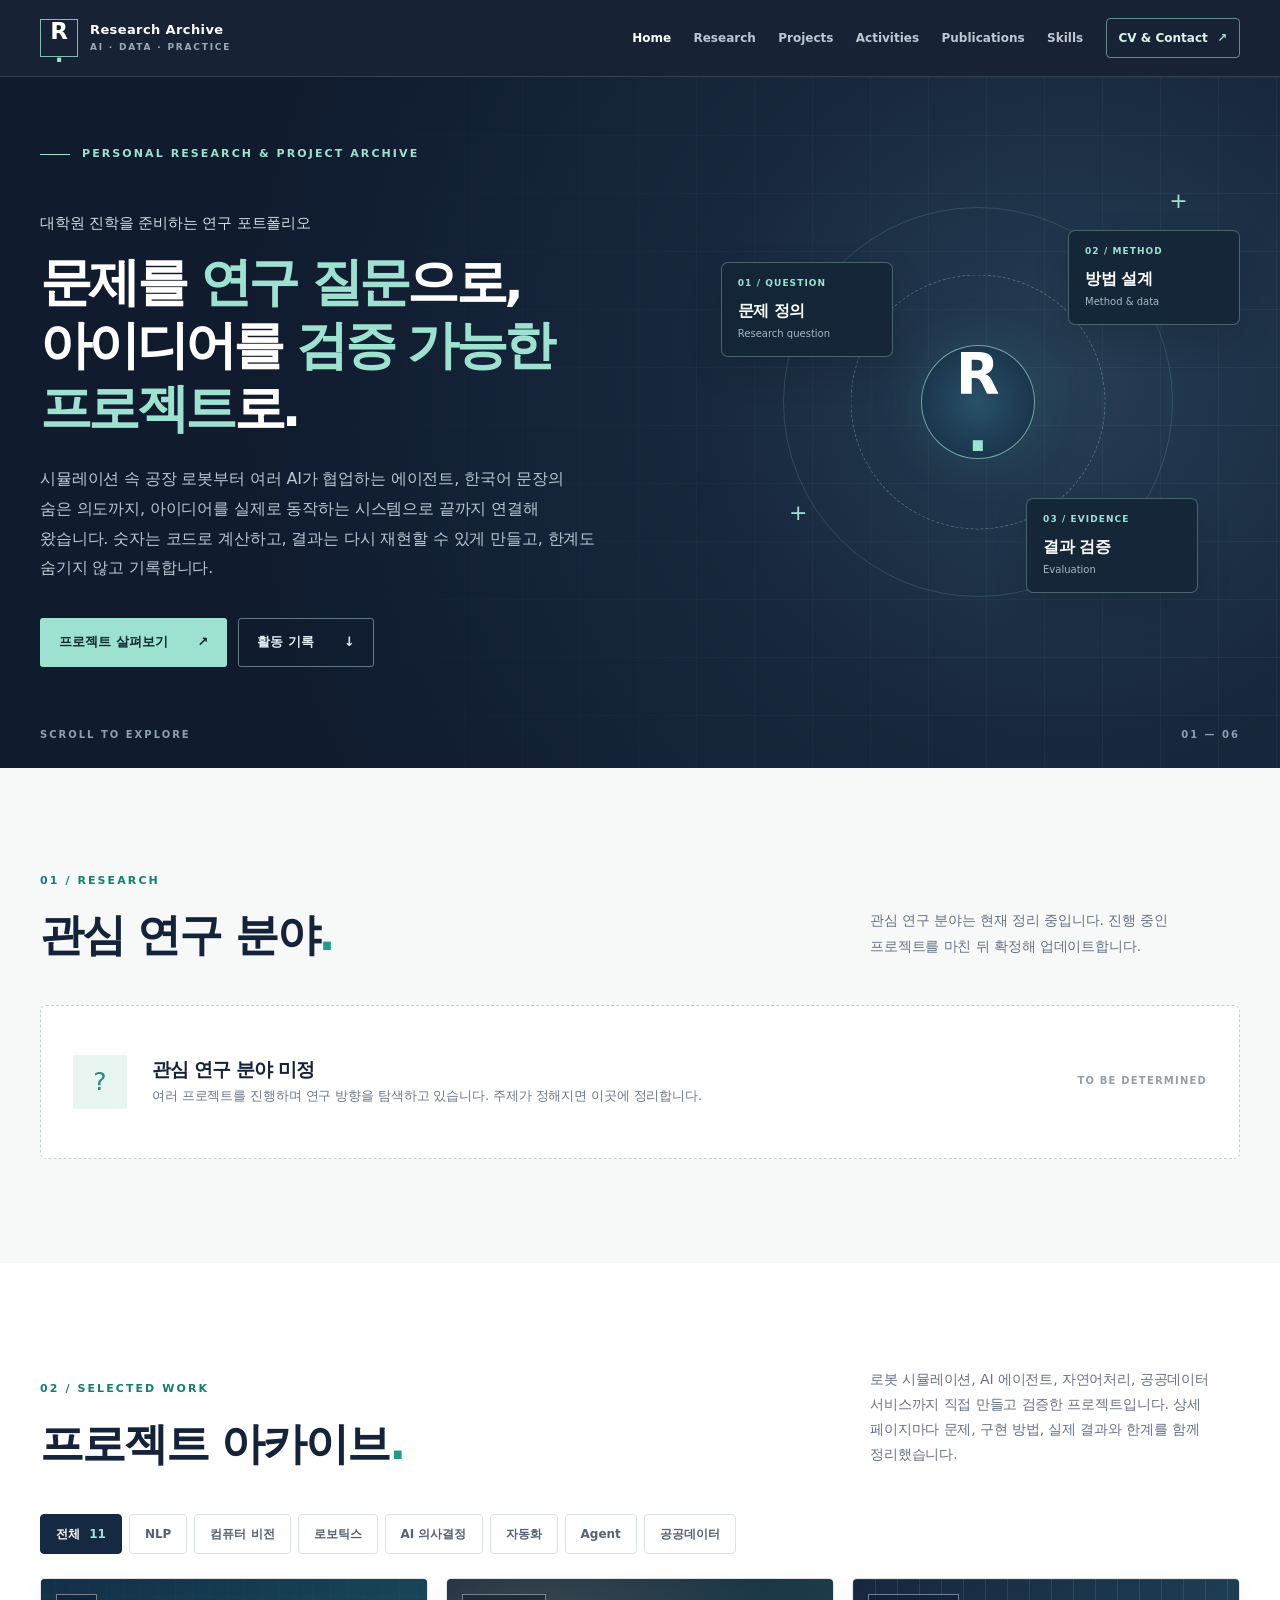
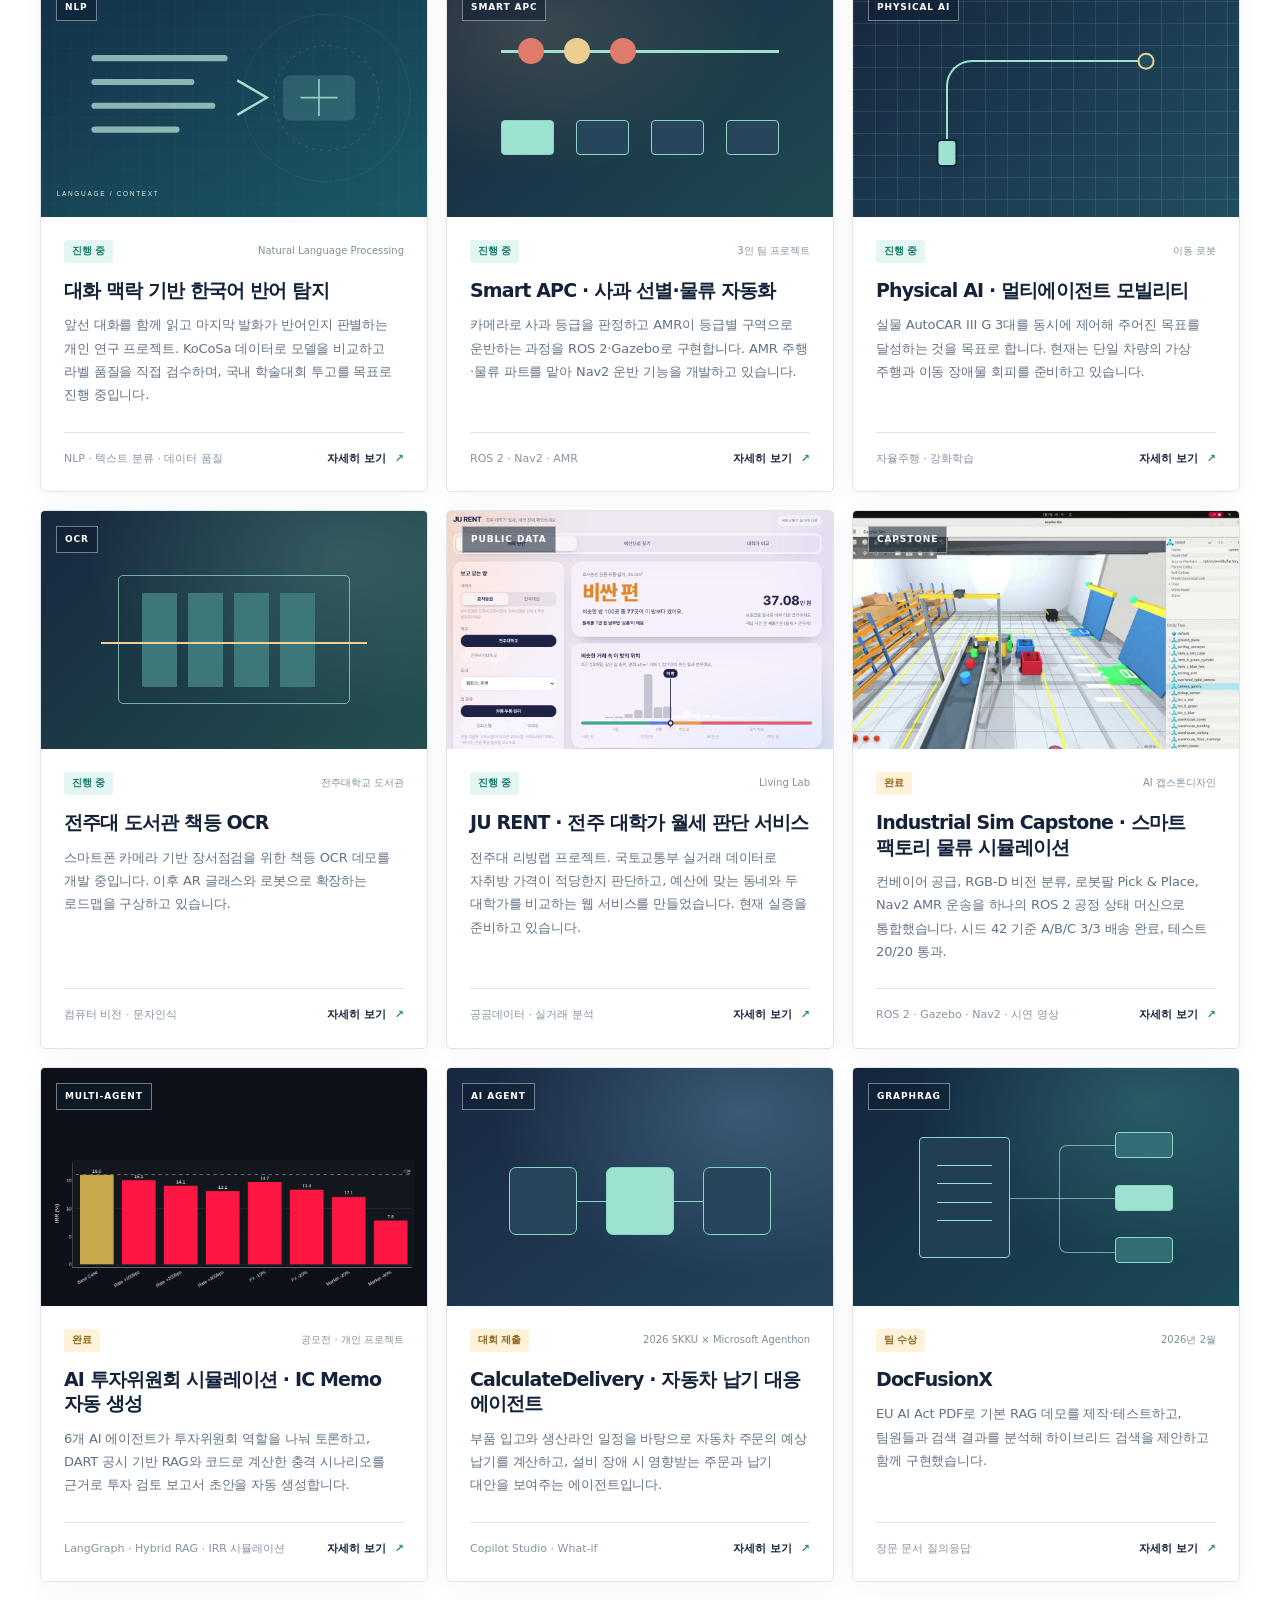
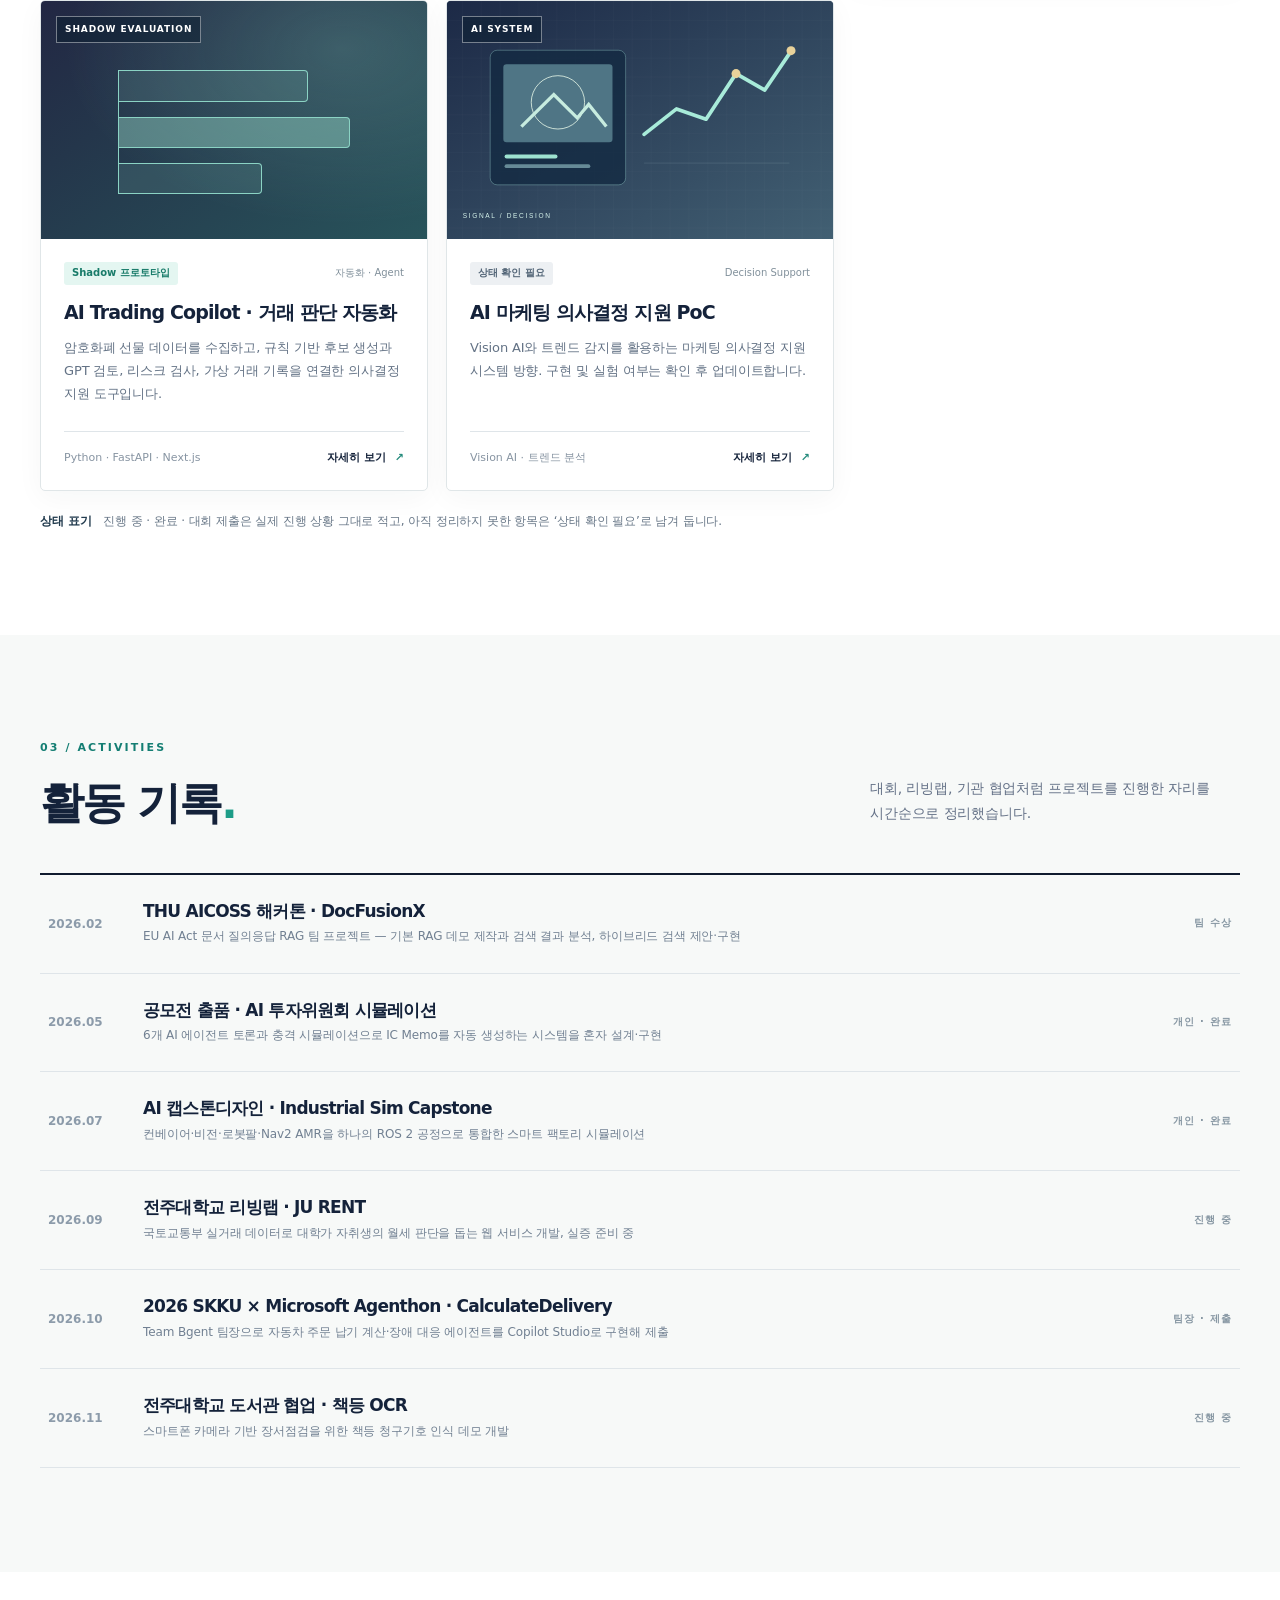
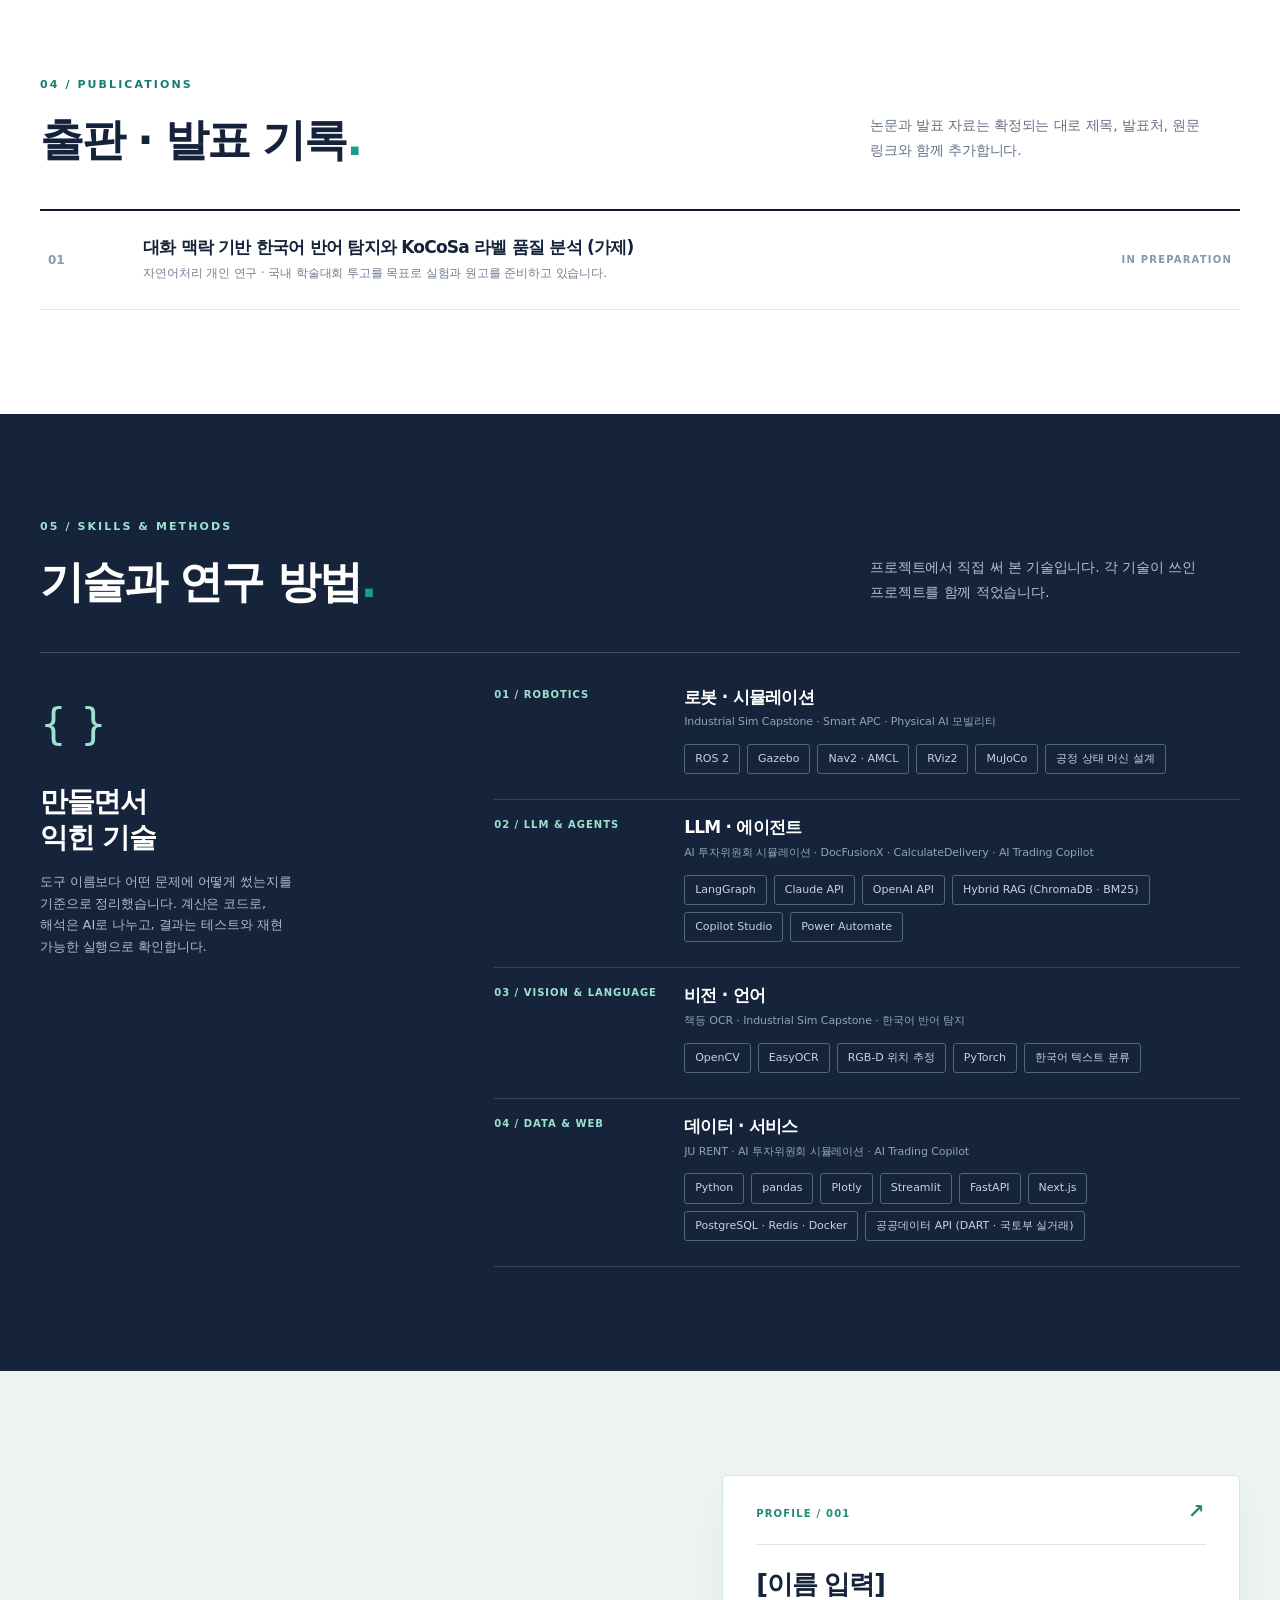
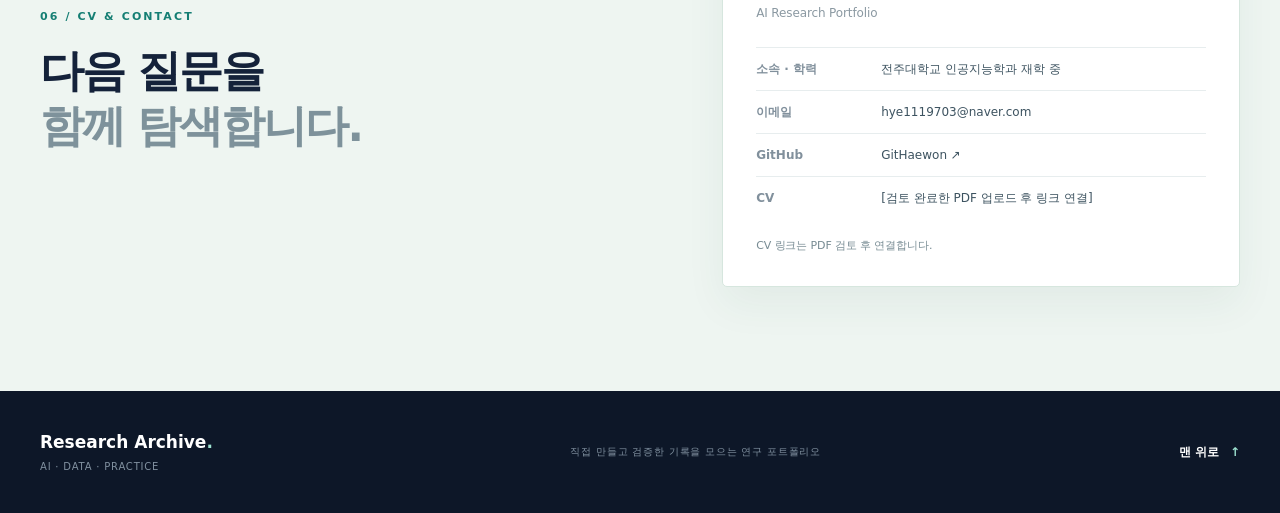
==== commit e54acb00: "사이트 점검 반영: 필터, 카드 순서, 썸네일, 버튼, 상세 페이지 표기 통일 Co-Authored-By: Claude Opus 5.5 <noreply@anthropic.com> " ====
--- a/index.html
+++ b/index.html
@@ -38,7 +38,7 @@
           <p class="hero-overline">대학원 진학을 준비하는 연구 포트폴리오</p>
           <h1 id="hero-title">문제를 <em>연구 질문</em>으로,<br>아이디어를 <em>검증 가능한 프로젝트</em>로.</h1>
           <p class="hero-description">시뮬레이션 속 공장 로봇부터 여러 AI가 협업하는 에이전트, 한국어 문장의 숨은 의도까지, 아이디어를 실제로 동작하는 시스템으로 끝까지 연결해 왔습니다. 숫자는 코드로 계산하고, 결과는 다시 재현할 수 있게 만들고, 한계도 숨기지 않고 기록합니다.</p>
-          <div class="hero-actions"><a class="button button-light" href="#projects">프로젝트 살펴보기 <span aria-hidden="true">↗</span></a><a class="button button-ghost" href="#research">연구 관심 분야 <span aria-hidden="true">↓</span></a></div>
+          <div class="hero-actions"><a class="button button-light" href="#projects">프로젝트 살펴보기 <span aria-hidden="true">↗</span></a><a class="button button-ghost" href="#activities">활동 기록 <span aria-hidden="true">↓</span></a></div>
         </div>
         <div class="hero-art" role="img" aria-label="연구 질문, 실험, 검증 과정을 연결한 추상적 다이어그램">
           <div class="orbit orbit-one"></div><div class="orbit orbit-two"></div>
@@ -63,6 +63,74 @@
       <div class="container"><div class="section-heading"><div><p class="section-kicker">02 / SELECTED WORK</p><h2 id="projects-title" class="section-title">프로젝트 아카이브<span class="accent-period">.</span></h2></div><p class="section-lead">로봇 시뮬레이션, AI 에이전트, 자연어처리, 공공데이터 서비스까지 직접 만들고 검증한 프로젝트입니다. 상세 페이지마다 문제, 구현 방법, 실제 결과와 한계를 함께 정리했습니다.</p></div>
         <div class="filter-bar" role="group" aria-label="프로젝트 분야 필터"><button class="filter-button is-active" type="button" data-filter="all" aria-pressed="true">전체 <span>11</span></button><button class="filter-button" type="button" data-filter="nlp" aria-pressed="false">NLP</button><button class="filter-button" type="button" data-filter="vision" aria-pressed="false">컴퓨터 비전</button><button class="filter-button" type="button" data-filter="robotics" aria-pressed="false">로보틱스</button><button class="filter-button" type="button" data-filter="decision" aria-pressed="false">AI 의사결정</button><button class="filter-button" type="button" data-filter="automation" aria-pressed="false">자동화</button><button class="filter-button" type="button" data-filter="agent" aria-pressed="false">Agent</button><button class="filter-button" type="button" data-filter="public" aria-pressed="false">공공데이터</button></div>
         <div class="project-grid" id="project-grid">
+          <article class="project-card" data-category="nlp"><a href="projects/sarcasm-nlp.html" class="project-image" aria-label="대화 맥락 기반 한국어 반어 탐지 프로젝트 상세 보기"><img src="assets/project-nlp.svg" alt="문장과 맥락의 관계를 표현한 추상 그래픽" width="960" height="580" loading="lazy"><span class="image-corner">NLP</span></a><div class="project-content"><div class="project-meta"><span class="status status-active">진행 중</span><span>Natural Language Processing</span></div><h3><a href="projects/sarcasm-nlp.html">대화 맥락 기반 한국어 반어 탐지</a></h3><p>앞선 대화를 함께 읽고 마지막 발화가 반어인지 판별하는 개인 연구 프로젝트. KoCoSa 데이터로 모델을 비교하고 라벨 품질을 직접 검수하며, 국내 학술대회 투고를 목표로 진행 중입니다.</p><div class="project-footer"><span>NLP · 텍스트 분류 · 데이터 품질</span><a href="projects/sarcasm-nlp.html" aria-label="대화 맥락 기반 한국어 반어 탐지 자세히 보기">자세히 보기 <span aria-hidden="true">↗</span></a></div></div></article>
+          <article class="project-card" data-category="robotics">
+            <a href="projects/smart-apple-apc.html" class="project-image apc-image" aria-label="Smart APC 사과 선별·물류 자동화 프로젝트 상세 보기">
+              <span class="apc-mark" aria-hidden="true"><span></span><span></span><span></span><span></span></span>
+              <span class="image-corner">SMART APC</span>
+            </a>
+            <div class="project-content">
+              <div class="project-meta"><span class="status status-active">진행 중</span><span>3인 팀 프로젝트</span></div>
+              <h3><a href="projects/smart-apple-apc.html">Smart APC · 사과 선별·물류 자동화</a></h3>
+              <p>카메라로 사과 등급을 판정하고 AMR이 등급별 구역으로 운반하는 과정을 ROS 2·Gazebo로 구현합니다. AMR 주행·물류 파트를 맡아 Nav2 운반 기능을 개발하고 있습니다.</p>
+              <div class="project-footer"><span>ROS 2 · Nav2 · AMR</span><a href="projects/smart-apple-apc.html" aria-label="Smart APC 자세히 보기">자세히 보기 <span aria-hidden="true">↗</span></a></div>
+            </div>
+          </article>
+          <article class="project-card" data-category="robotics">
+            <a href="projects/physical-ai-mobility.html" class="project-image physical-ai-image" aria-label="Physical AI 모빌리티 프로젝트 상세 보기">
+              <span class="physical-ai-route" aria-hidden="true"></span>
+              <span class="image-corner">PHYSICAL AI</span>
+            </a>
+            <div class="project-content">
+              <div class="project-meta"><span class="status status-active">진행 중</span><span>이동 로봇</span></div>
+              <h3><a href="projects/physical-ai-mobility.html">Physical AI · 멀티에이전트 모빌리티</a></h3>
+              <p>실물 AutoCAR III G 3대를 동시에 제어해 주어진 목표를 달성하는 것을 목표로 합니다. 현재는 단일 차량의 가상 주행과 이동 장애물 회피를 준비하고 있습니다.</p>
+              <div class="project-footer"><span>자율주행 · 강화학습</span><a href="projects/physical-ai-mobility.html" aria-label="Physical AI 모빌리티 자세히 보기">자세히 보기 <span aria-hidden="true">↗</span></a></div>
+            </div>
+          </article>
+          <article class="project-card" data-category="vision">
+            <a href="projects/jj-library-ocr.html" class="project-image library-ocr-image" aria-label="전주대 도서관 책등 OCR 프로젝트 상세 보기">
+              <span class="library-ocr-scan" aria-hidden="true"></span>
+              <span class="image-corner">OCR</span>
+            </a>
+            <div class="project-content">
+              <div class="project-meta"><span class="status status-active">진행 중</span><span>전주대학교 도서관</span></div>
+              <h3><a href="projects/jj-library-ocr.html">전주대 도서관 책등 OCR</a></h3>
+              <p>스마트폰 카메라 기반 장서점검을 위한 책등 OCR 데모를 개발 중입니다. 이후 AR 글래스와 로봇으로 확장하는 로드맵을 구상하고 있습니다.</p>
+              <div class="project-footer"><span>컴퓨터 비전 · 문자인식</span><a href="projects/jj-library-ocr.html" aria-label="전주대 도서관 책등 OCR 자세히 보기">자세히 보기 <span aria-hidden="true">↗</span></a></div>
+            </div>
+          </article>
+          <article class="project-card" data-category="public"><a href="projects/jeonju-living-lab.html" class="project-image" aria-label="JU RENT 전주 대학가 월세 판단 서비스 상세 보기"><img src="assets/ju-rent/contract-judgment.png" alt="JU RENT 계약 판단 화면: 비슷한 실거래 분포 속에서 매물의 위치를 보여 주는 모습" width="1186" height="735" loading="lazy"><span class="image-corner">PUBLIC DATA</span></a><div class="project-content"><div class="project-meta"><span class="status status-active">진행 중</span><span>Living Lab</span></div><h3><a href="projects/jeonju-living-lab.html">JU RENT · 전주 대학가 월세 판단 서비스</a></h3><p>전주대 리빙랩 프로젝트. 국토교통부 실거래 데이터로 자취방 가격이 적당한지 판단하고, 예산에 맞는 동네와 두 대학가를 비교하는 웹 서비스를 만들었습니다. 현재 실증을 준비하고 있습니다.</p><div class="project-footer"><span>공공데이터 · 실거래 분석</span><a href="projects/jeonju-living-lab.html" aria-label="JU RENT 자세히 보기">자세히 보기 <span aria-hidden="true">↗</span></a></div></div></article>
+          <article class="project-card" data-category="robotics">
+            <a href="projects/industrial-sim-capstone.html" class="project-image" aria-label="Industrial Sim Capstone 프로젝트 상세 보기"><img src="assets/industrial-sim/gazebo-world.jpg" alt="컨베이어, 로봇팔, 이동식 상자가 배치된 Gazebo 공장 월드" width="1280" height="720" loading="lazy"><span class="image-corner">CAPSTONE</span></a>
+            <div class="project-content">
+              <div class="project-meta"><span class="status status-done">완료</span><span>AI 캡스톤디자인</span></div>
+              <h3><a href="projects/industrial-sim-capstone.html">Industrial Sim Capstone · 스마트 팩토리 물류 시뮬레이션</a></h3>
+              <p>컨베이어 공급, RGB-D 비전 분류, 로봇팔 Pick &amp; Place, Nav2 AMR 운송을 하나의 ROS 2 공정 상태 머신으로 통합했습니다. 시드 42 기준 A/B/C 3/3 배송 완료, 테스트 20/20 통과.</p>
+              <div class="project-footer"><span>ROS 2 · Gazebo · Nav2 · 시연 영상</span><a href="projects/industrial-sim-capstone.html" aria-label="Industrial Sim Capstone 자세히 보기">자세히 보기 <span aria-hidden="true">↗</span></a></div>
+            </div>
+          </article>
+          <article class="project-card" data-category="decision agent">
+            <a href="projects/ai-ic-simulation.html" class="project-image" aria-label="AI 투자위원회 시뮬레이션 프로젝트 상세 보기"><img src="assets/ic-simulation/thumb.png" alt="충격 시나리오별 IRR을 비교한 막대 그래프" width="1010" height="631" loading="lazy"><span class="image-corner">MULTI-AGENT</span></a>
+            <div class="project-content">
+              <div class="project-meta"><span class="status status-done">완료</span><span>공모전 · 개인 프로젝트</span></div>
+              <h3><a href="projects/ai-ic-simulation.html">AI 투자위원회 시뮬레이션 · IC Memo 자동 생성</a></h3>
+              <p>6개 AI 에이전트가 투자위원회 역할을 나눠 토론하고, DART 공시 기반 RAG와 코드로 계산한 충격 시나리오를 근거로 투자 검토 보고서 초안을 자동 생성합니다.</p>
+              <div class="project-footer"><span>LangGraph · Hybrid RAG · IRR 시뮬레이션</span><a href="projects/ai-ic-simulation.html" aria-label="AI 투자위원회 시뮬레이션 자세히 보기">자세히 보기 <span aria-hidden="true">↗</span></a></div>
+            </div>
+          </article>
+          <article class="project-card" data-category="decision agent automation">
+            <a href="projects/calculate-delivery.html" class="project-image bgent-image" aria-label="CalculateDelivery 프로젝트 상세 보기">
+              <span class="bgent-workflow-mark" aria-hidden="true"><span></span><span></span><span></span></span>
+              <span class="image-corner">AI AGENT</span>
+            </a>
+            <div class="project-content">
+              <div class="project-meta"><span class="status status-done">대회 제출</span><span>2026 SKKU × Microsoft Agenthon</span></div>
+              <h3><a href="projects/calculate-delivery.html">CalculateDelivery · 자동차 납기 대응 에이전트</a></h3>
+              <p>부품 입고와 생산라인 일정을 바탕으로 자동차 주문의 예상 납기를 계산하고, 설비 장애 시 영향받는 주문과 납기 대안을 보여주는 에이전트입니다.</p>
+              <div class="project-footer"><span>Copilot Studio · What-if</span><a href="projects/calculate-delivery.html" aria-label="CalculateDelivery 자세히 보기">자세히 보기 <span aria-hidden="true">↗</span></a></div>
+            </div>
+          </article>
           <article class="project-card" data-category="nlp">
             <a href="projects/docfusionx.html" class="project-image docfusionx-image" aria-label="DocFusionX 프로젝트 상세 보기">
               <span class="docfusionx-diagram" aria-hidden="true">
@@ -80,87 +148,19 @@
               <div class="project-footer"><span>장문 문서 질의응답</span><a href="projects/docfusionx.html" aria-label="DocFusionX 자세히 보기">자세히 보기 <span aria-hidden="true">↗</span></a></div>
             </div>
           </article>
-          <article class="project-card" data-category="vision">
-            <a href="projects/jj-library-ocr.html" class="project-image library-ocr-image" aria-label="전주대 도서관 책등 OCR 프로젝트 상세 보기">
-              <span class="library-ocr-scan" aria-hidden="true"></span>
-              <span class="image-corner">OCR</span>
-            </a>
-            <div class="project-content">
-              <div class="project-meta"><span class="status status-active">진행 중</span><span>전주대학교 도서관</span></div>
-              <h3><a href="projects/jj-library-ocr.html">전주대 도서관 책등 OCR</a></h3>
-              <p>스마트폰 카메라 기반 장서점검을 위한 책등 OCR 데모를 개발 중입니다. 이후 AR 글래스와 로봇으로 확장하는 로드맵을 구상하고 있습니다.</p>
-              <div class="project-footer"><span>컴퓨터 비전 · 문자인식</span><a href="projects/jj-library-ocr.html" aria-label="전주대 도서관 책등 OCR 자세히 보기">자세히 보기 <span aria-hidden="true">↗</span></a></div>
-            </div>
-          </article>
-          <article class="project-card" data-category="robotics">
-            <a href="projects/physical-ai-mobility.html" class="project-image physical-ai-image" aria-label="Physical AI 모빌리티 프로젝트 상세 보기">
-              <span class="physical-ai-route" aria-hidden="true"></span>
-              <span class="image-corner">PHYSICAL AI</span>
-            </a>
-            <div class="project-content">
-              <div class="project-meta"><span class="status status-active">진행 중</span><span>이동 로봇</span></div>
-              <h3><a href="projects/physical-ai-mobility.html">Physical AI · 멀티에이전트 모빌리티</a></h3>
-              <p>실물 AutoCAR III G 3대를 동시에 제어해 주어진 목표를 달성하는 것을 목표로 합니다. 현재는 단일 차량의 가상 주행과 이동 장애물 회피를 준비하고 있습니다.</p>
-              <div class="project-footer"><span>자율주행 · 강화학습</span><a href="projects/physical-ai-mobility.html" aria-label="Physical AI 모빌리티 자세히 보기">자세히 보기 <span aria-hidden="true">↗</span></a></div>
-            </div>
-          </article>
-          <article class="project-card" data-category="robotics">
-            <a href="projects/smart-apple-apc.html" class="project-image apc-image" aria-label="Smart APC 사과 선별·물류 자동화 프로젝트 상세 보기">
-              <span class="apc-mark" aria-hidden="true"><span></span><span></span><span></span><span></span></span>
-              <span class="image-corner">SMART APC</span>
-            </a>
-            <div class="project-content">
-              <div class="project-meta"><span class="status status-active">진행 중</span><span>3인 팀 프로젝트</span></div>
-              <h3><a href="projects/smart-apple-apc.html">Smart APC · 사과 선별·물류 자동화</a></h3>
-              <p>카메라로 사과 등급을 판정하고 AMR이 등급별 구역으로 운반하는 과정을 ROS 2·Gazebo로 구현합니다. AMR 주행·물류 파트를 맡아 Nav2 운반 기능을 개발하고 있습니다.</p>
-              <div class="project-footer"><span>ROS 2 · Nav2 · AMR</span><a href="projects/smart-apple-apc.html" aria-label="Smart APC 자세히 보기">자세히 보기 <span aria-hidden="true">↗</span></a></div>
-            </div>
-          </article>
-          <article class="project-card" data-category="robotics">
-            <a href="projects/industrial-sim-capstone.html" class="project-image" aria-label="Industrial Sim Capstone 프로젝트 상세 보기"><img src="assets/industrial-sim/gazebo-world.jpg" alt="컨베이어, 로봇팔, 이동식 상자가 배치된 Gazebo 공장 월드" width="1280" height="720" loading="lazy"><span class="image-corner">CAPSTONE</span></a>
-            <div class="project-content">
-              <div class="project-meta"><span class="status status-done">완료</span><span>AI 캡스톤디자인</span></div>
-              <h3><a href="projects/industrial-sim-capstone.html">Industrial Sim Capstone · 스마트 팩토리 물류 시뮬레이션</a></h3>
-              <p>컨베이어 공급, RGB-D 비전 분류, 로봇팔 Pick &amp; Place, Nav2 AMR 운송을 하나의 ROS 2 공정 상태 머신으로 통합했습니다. 시드 42 기준 A/B/C 3/3 배송 완료, 테스트 20/20 통과.</p>
-              <div class="project-footer"><span>ROS 2 · Gazebo · Nav2 · 시연 영상</span><a href="projects/industrial-sim-capstone.html" aria-label="Industrial Sim Capstone 자세히 보기">자세히 보기 <span aria-hidden="true">↗</span></a></div>
-            </div>
-          </article>
-          <article class="project-card" data-category="decision">
-            <a href="projects/calculate-delivery.html" class="project-image bgent-image" aria-label="CalculateDelivery 프로젝트 상세 보기">
-              <span class="bgent-workflow-mark" aria-hidden="true"><span></span><span></span><span></span></span>
-              <span class="image-corner">AI AGENT</span>
-            </a>
-            <div class="project-content">
-              <div class="project-meta"><span class="status status-done">대회 제출</span><span>2026 SKKU × Microsoft Agenthon</span></div>
-              <h3><a href="projects/calculate-delivery.html">CalculateDelivery · 자동차 납기 대응 에이전트</a></h3>
-              <p>부품 입고와 생산라인 일정을 바탕으로 자동차 주문의 예상 납기를 계산하고, 설비 장애 시 영향받는 주문과 납기 대안을 보여주는 에이전트입니다.</p>
-              <div class="project-footer"><span>Copilot Studio · What-if</span><a href="projects/calculate-delivery.html" aria-label="CalculateDelivery 자세히 보기">자세히 보기 <span aria-hidden="true">↗</span></a></div>
-            </div>
-          </article>
-          <article class="project-card" data-category="decision">
-            <a href="projects/ai-ic-simulation.html" class="project-image" aria-label="AI 투자위원회 시뮬레이션 프로젝트 상세 보기"><img src="assets/ic-simulation/home.png" alt="AI 투자위원회 시뮬레이션 시스템의 Streamlit 첫 화면" width="1440" height="900" loading="lazy"><span class="image-corner">MULTI-AGENT</span></a>
-            <div class="project-content">
-              <div class="project-meta"><span class="status status-done">완료</span><span>공모전 · 개인 프로젝트</span></div>
-              <h3><a href="projects/ai-ic-simulation.html">AI 투자위원회 시뮬레이션 · IC Memo 자동 생성</a></h3>
-              <p>6개 AI 에이전트가 투자위원회 역할을 나눠 토론하고, DART 공시 기반 RAG와 코드로 계산한 충격 시나리오를 근거로 투자 검토 보고서 초안을 자동 생성합니다.</p>
-              <div class="project-footer"><span>LangGraph · Hybrid RAG · IRR 시뮬레이션</span><a href="projects/ai-ic-simulation.html" aria-label="AI 투자위원회 시뮬레이션 자세히 보기">자세히 보기 <span aria-hidden="true">↗</span></a></div>
-            </div>
-          </article>
           <article class="project-card" data-category="automation agent">
             <a href="projects/leverage-agent.html" class="project-image leverage-image" aria-label="AI Trading Copilot 프로젝트 상세 보기">
               <span class="leverage-signal" aria-hidden="true"><span></span><span></span><span></span></span>
               <span class="image-corner">SHADOW EVALUATION</span>
             </a>
             <div class="project-content">
-              <div class="project-meta"><span class="status status-unverified">Shadow 프로토타입</span><span>자동화 · Agent</span></div>
+              <div class="project-meta"><span class="status status-active">Shadow 프로토타입</span><span>자동화 · Agent</span></div>
               <h3><a href="projects/leverage-agent.html">AI Trading Copilot · 거래 판단 자동화</a></h3>
               <p>암호화폐 선물 데이터를 수집하고, 규칙 기반 후보 생성과 GPT 검토, 리스크 검사, 가상 거래 기록을 연결한 의사결정 지원 도구입니다.</p>
               <div class="project-footer"><span>Python · FastAPI · Next.js</span><a href="projects/leverage-agent.html" aria-label="AI Trading Copilot 자세히 보기">자세히 보기 <span aria-hidden="true">↗</span></a></div>
             </div>
           </article>
-          <article class="project-card" data-category="nlp"><a href="projects/sarcasm-nlp.html" class="project-image" aria-label="대화 맥락 기반 한국어 반어 탐지 프로젝트 상세 보기"><img src="assets/project-nlp.svg" alt="문장과 맥락의 관계를 표현한 추상 그래픽" width="960" height="580" loading="lazy"><span class="image-corner">NLP</span></a><div class="project-content"><div class="project-meta"><span class="status status-active">진행 중</span><span>Natural Language Processing</span></div><h3><a href="projects/sarcasm-nlp.html">대화 맥락 기반 한국어 반어 탐지</a></h3><p>앞선 대화를 함께 읽고 마지막 발화가 반어인지 판별하는 개인 연구 프로젝트. KoCoSa 데이터로 모델을 비교하고 라벨 품질을 직접 검수하며, 국내 학술대회 투고를 목표로 진행 중입니다.</p><div class="project-footer"><span>NLP · 텍스트 분류 · 데이터 품질</span><a href="projects/sarcasm-nlp.html" aria-label="대화 맥락 기반 한국어 반어 탐지 자세히 보기">자세히 보기 <span aria-hidden="true">↗</span></a></div></div></article>
           <article class="project-card" data-category="decision"><a href="projects/ai-marketing-poc.html" class="project-image" aria-label="AI 마케팅 의사결정 지원 PoC 상세 보기"><img src="assets/project-marketing.svg" alt="시각 정보와 추세 신호를 연결한 추상 그래픽" width="960" height="580" loading="lazy"><span class="image-corner">AI SYSTEM</span></a><div class="project-content"><div class="project-meta"><span class="status status-unverified">상태 확인 필요</span><span>Decision Support</span></div><h3><a href="projects/ai-marketing-poc.html">AI 마케팅 의사결정 지원 PoC</a></h3><p>Vision AI와 트렌드 감지를 활용하는 마케팅 의사결정 지원 시스템 방향. 구현 및 실험 여부는 확인 후 업데이트합니다.</p><div class="project-footer"><span>Vision AI · 트렌드 분석</span><a href="projects/ai-marketing-poc.html" aria-label="AI 마케팅 의사결정 지원 PoC 자세히 보기">자세히 보기 <span aria-hidden="true">↗</span></a></div></div></article>
-          <article class="project-card" data-category="public"><a href="projects/jeonju-living-lab.html" class="project-image" aria-label="JU RENT 전주 대학가 월세 판단 서비스 상세 보기"><img src="assets/ju-rent/contract-judgment.png" alt="JU RENT 계약 판단 화면: 비슷한 실거래 분포 속에서 매물의 위치를 보여 주는 모습" width="1186" height="735" loading="lazy"><span class="image-corner">PUBLIC DATA</span></a><div class="project-content"><div class="project-meta"><span class="status status-active">진행 중</span><span>Living Lab</span></div><h3><a href="projects/jeonju-living-lab.html">JU RENT · 전주 대학가 월세 판단 서비스</a></h3><p>전주대 리빙랩 프로젝트. 국토교통부 실거래 데이터로 자취방 가격이 적당한지 판단하고, 예산에 맞는 동네와 두 대학가를 비교하는 웹 서비스를 만들었습니다. 현재 실증을 준비하고 있습니다.</p><div class="project-footer"><span>공공데이터 · 실거래 분석</span><a href="projects/jeonju-living-lab.html" aria-label="JU RENT 자세히 보기">자세히 보기 <span aria-hidden="true">↗</span></a></div></div></article>
         </div>
         <p class="status-note"><strong>상태 표기</strong> 진행 중 · 완료 · 대회 제출은 실제 진행 상황 그대로 적고, 아직 정리하지 못한 항목은 ‘상태 확인 필요’로 남겨 둡니다.</p>
       </div>
--- a/assets/style.css
+++ b/assets/style.css
@@ -478,3 +478,122 @@
   color: #8fa3b3;
   font-size: 11px;
 }
+
+.docfusionx-architecture {
+  margin: 0 0 16px;
+  padding: 16px;
+  border: 1px solid var(--line);
+  border-radius: 6px;
+  background: var(--paper);
+}
+
+.docfusionx-architecture figcaption {
+  margin-bottom: 14px;
+  color: var(--muted);
+  font-size: 13px;
+}
+
+.docfusionx-architecture > div + div {
+  margin-top: 16px;
+}
+
+.docfusionx-architecture h3 {
+  margin: 0 0 7px;
+  font-size: 16px;
+}
+
+.docfusionx-pipeline {
+  display: grid;
+  grid-template-columns: repeat(3, minmax(0, 1fr));
+  gap: 16px;
+  margin: 0;
+  padding: 0;
+  list-style: none;
+}
+
+.docfusionx-query {
+  grid-template-columns: repeat(4, minmax(0, 1fr));
+}
+
+.detail-main .docfusionx-pipeline > li {
+  position: relative;
+  margin: 0;
+  padding: 10px;
+  border: 1px solid #b8dbd2;
+  border-radius: 4px;
+  background: var(--white);
+  line-height: 1.5;
+  overflow-wrap: anywhere;
+}
+
+.detail-main .docfusionx-pipeline > li:not(:last-child)::after {
+  position: absolute;
+  top: calc(50% - 3px);
+  right: -12px;
+  width: 6px;
+  height: 6px;
+  border: solid var(--teal-dark);
+  border-width: 1px 1px 0 0;
+  content: "";
+  transform: rotate(45deg);
+}
+
+.docfusionx-pipeline strong,
+.docfusionx-pipeline span {
+  display: block;
+}
+
+.docfusionx-pipeline strong {
+  margin-bottom: 4px;
+  color: var(--ink);
+}
+
+.docfusionx-pipeline span {
+  font-size: 12px;
+}
+
+.docfusionx-results {
+  width: 100%;
+  margin: 16px 0 12px;
+  border-collapse: collapse;
+  font-size: 14px;
+  text-align: left;
+}
+
+.docfusionx-results caption {
+  margin-bottom: 7px;
+  font-size: 14px;
+  font-weight: 700;
+  text-align: left;
+}
+
+.docfusionx-results th,
+.docfusionx-results td {
+  padding: 8px 10px;
+  border: 1px solid var(--line);
+  overflow-wrap: anywhere;
+}
+
+.docfusionx-results thead th {
+  color: var(--ink);
+  background: var(--paper);
+}
+
+@media (max-width: 560px) {
+  .docfusionx-pipeline,
+  .docfusionx-query {
+    grid-template-columns: 1fr;
+  }
+
+  .detail-main .docfusionx-pipeline > li:not(:last-child)::after {
+    top: auto;
+    right: calc(50% - 3px);
+    bottom: -12px;
+    transform: rotate(135deg);
+  }
+
+  .docfusionx-results th,
+  .docfusionx-results td {
+    padding: 6px;
+  }
+}
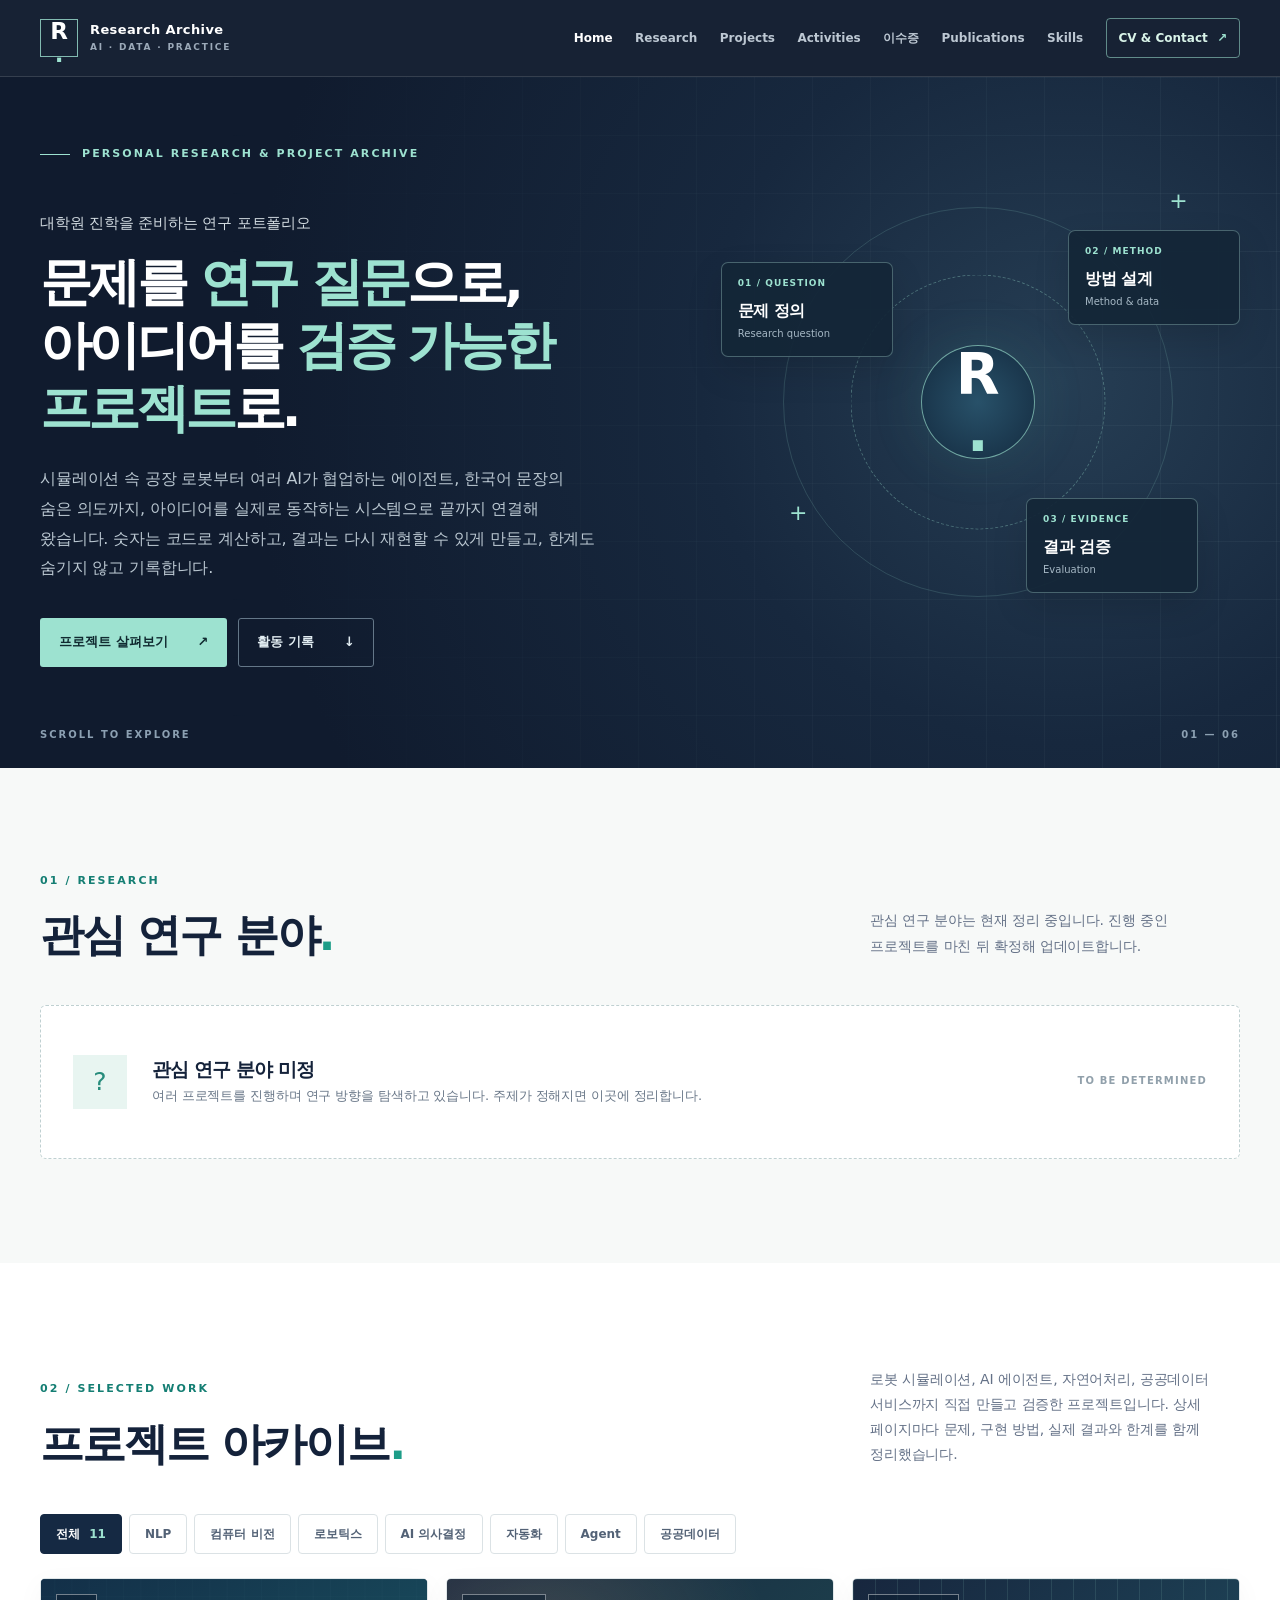
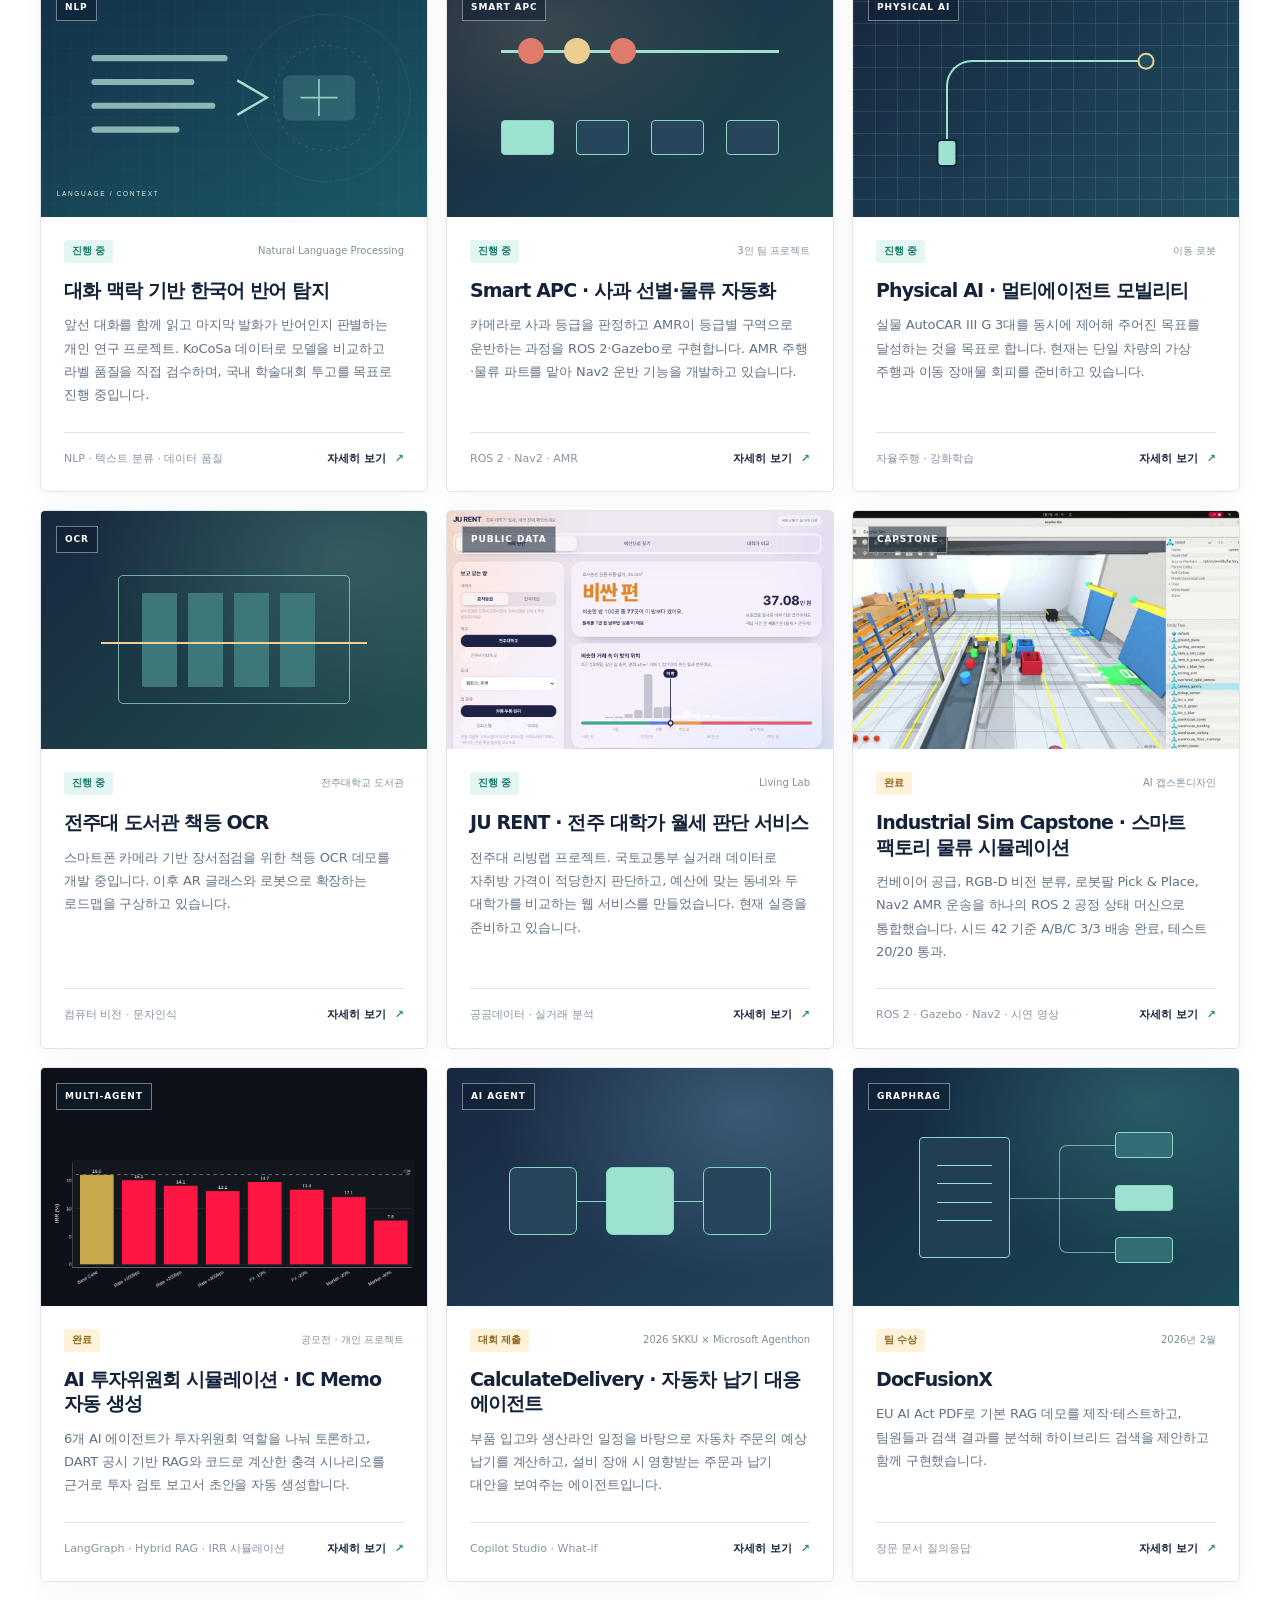
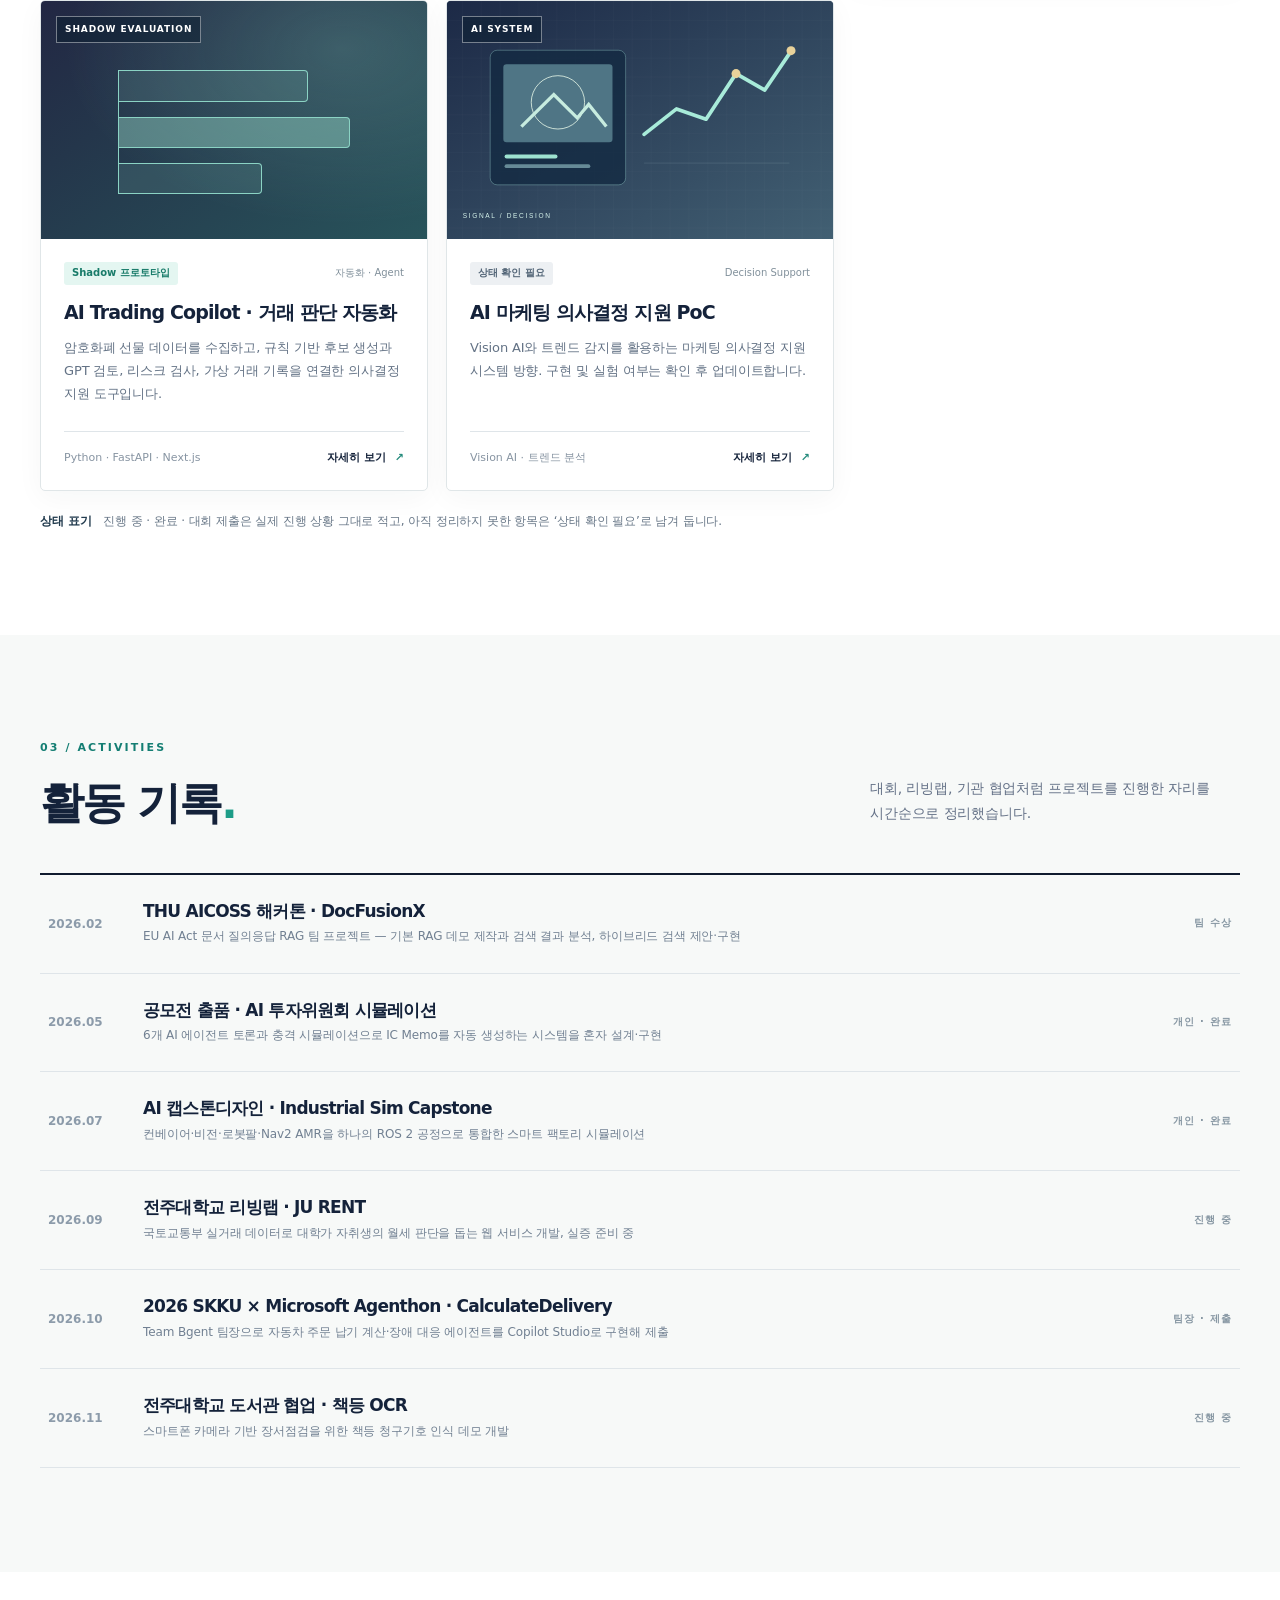
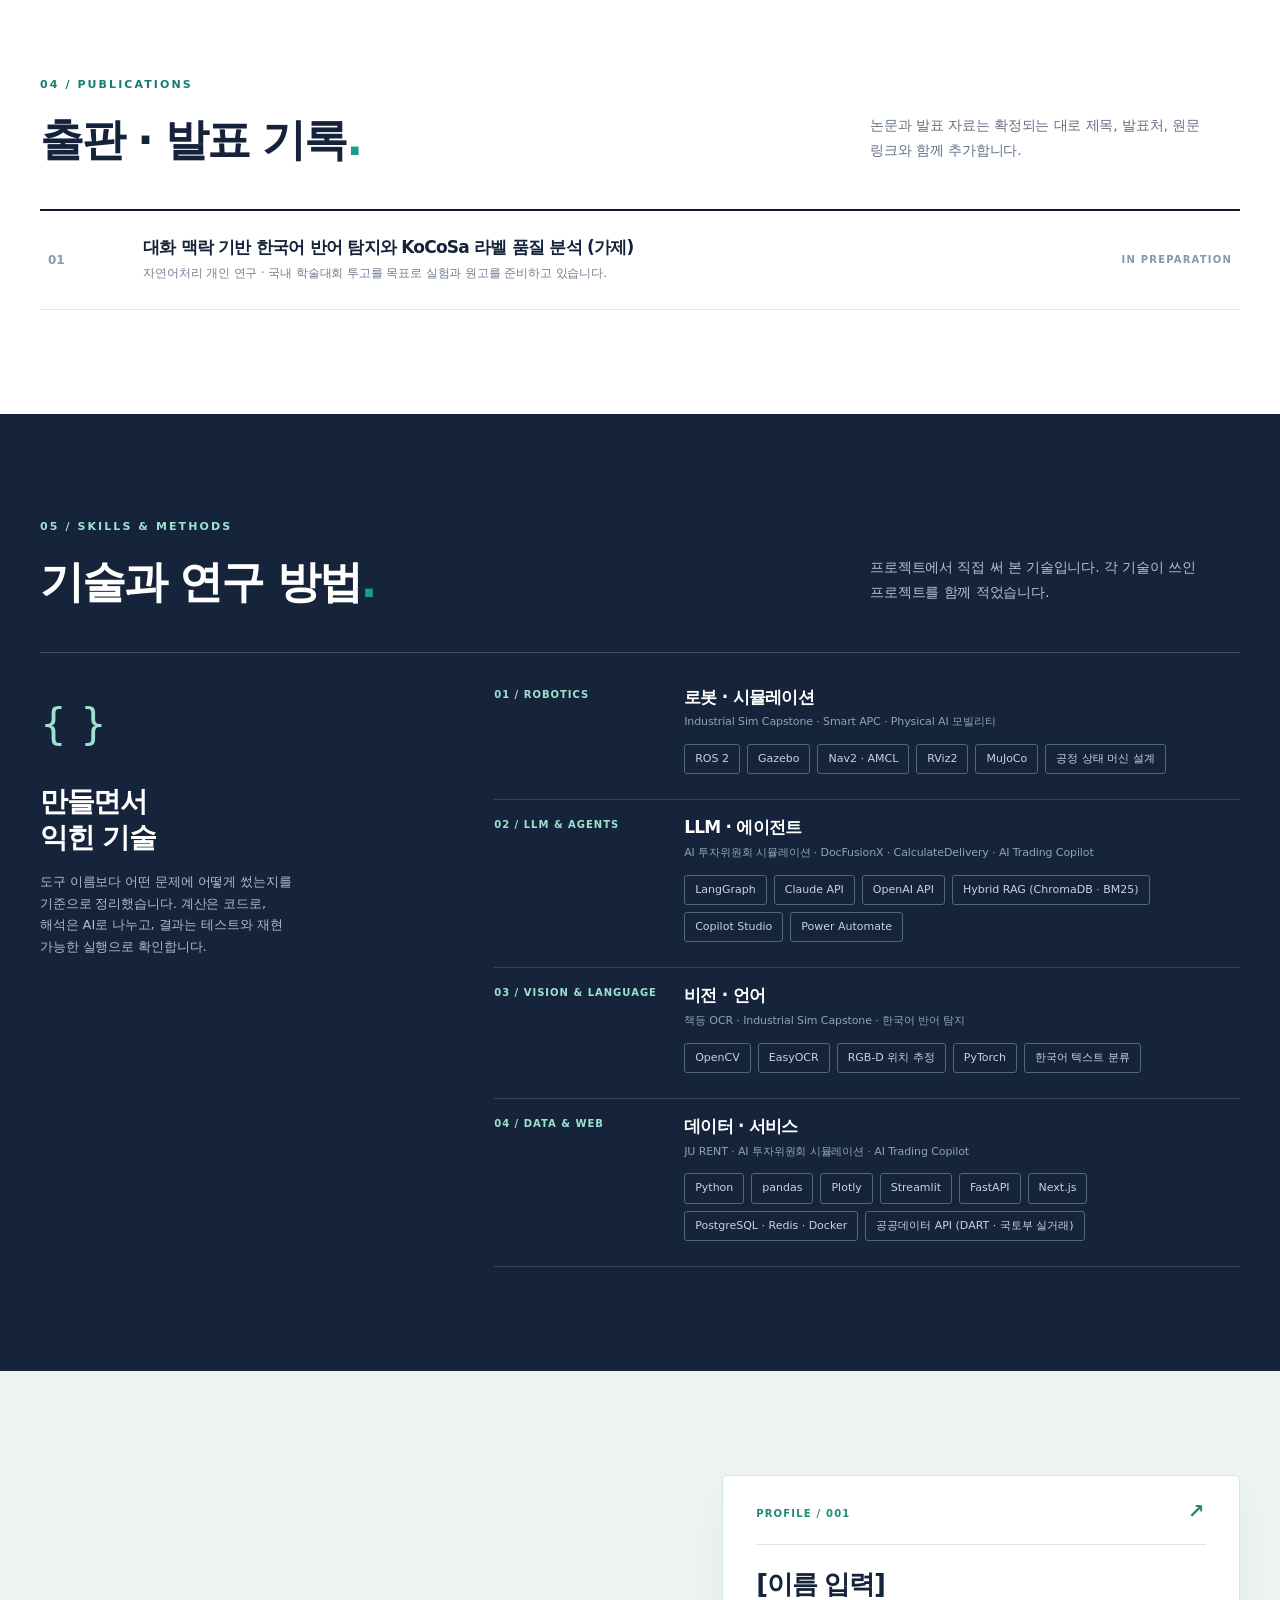
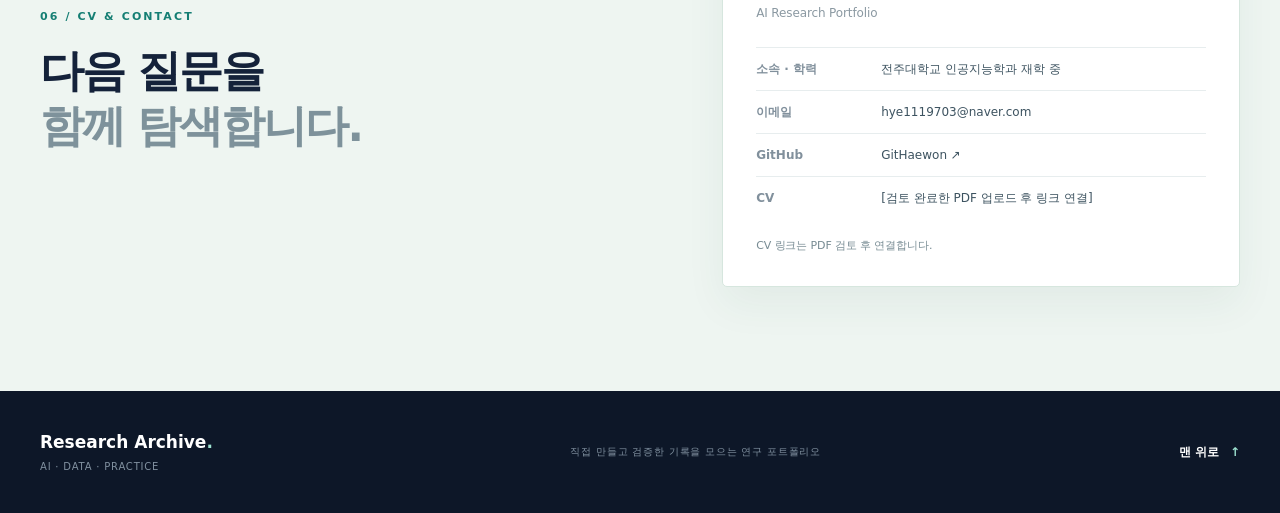
==== commit 88cddfe7: "Add the portfolio certificates page" ====
--- a/index.html
+++ b/index.html
@@ -24,7 +24,7 @@
       </a>
       <button class="menu-toggle" type="button" aria-controls="primary-nav" aria-expanded="false" aria-label="메뉴 열기"><span></span><span></span><span></span></button>
       <nav class="nav" id="primary-nav" aria-label="주 메뉴">
-        <a href="#home">Home</a><a href="#research">Research</a><a href="#projects">Projects</a><a href="#activities">Activities</a><a href="#publications">Publications</a><a href="#skills">Skills</a><a href="#contact" class="nav-contact">CV &amp; Contact <span aria-hidden="true">↗</span></a>
+        <a href="#home">Home</a><a href="#research">Research</a><a href="#projects">Projects</a><a href="#activities">Activities</a><a href="certificates.html">이수증</a><a href="#publications">Publications</a><a href="#skills">Skills</a><a href="#contact" class="nav-contact">CV &amp; Contact <span aria-hidden="true">↗</span></a>
       </nav>
     </div>
   </header>
--- a/assets/style.css
+++ b/assets/style.css
@@ -597,3 +597,95 @@
     padding: 6px;
   }
 }
+
+.shot-figure.phone-shot {
+  max-width: 320px;
+  margin-inline: auto;
+}
+
+.shot-figure.small-shot {
+  max-width: 480px;
+}
+
+.certificate-list {
+  display: grid;
+  grid-template-columns: repeat(3, minmax(0, 1fr));
+  gap: 18px;
+  margin: 0;
+  padding: 0;
+  list-style: none;
+}
+
+.certificate-card {
+  display: flex;
+  flex-direction: column;
+  height: 100%;
+  padding: 24px;
+  border: 1px solid var(--line);
+  border-top: 3px solid #44ac9a;
+  border-radius: 6px;
+  background: var(--paper);
+  overflow-wrap: anywhere;
+}
+
+.certificate-card h2 {
+  margin: 0 0 12px;
+  font-size: 21px;
+}
+
+.certificate-card p {
+  margin-bottom: 14px;
+  color: var(--muted);
+  font-size: 14px;
+}
+
+.certificate-card .certificate-issuer {
+  margin-bottom: 8px;
+  color: var(--teal-dark);
+  font-size: 12px;
+  font-weight: 750;
+}
+
+.certificate-card .certificate-original-title {
+  margin-bottom: 8px;
+  font-size: 13px;
+  font-weight: 650;
+}
+
+.certificate-facts {
+  display: flex;
+  flex-wrap: wrap;
+  gap: 8px 16px;
+  margin: 3px 0 14px;
+}
+
+.certificate-facts dt {
+  color: var(--muted);
+  font-size: 11px;
+}
+
+.certificate-facts dd {
+  margin: 0;
+  color: var(--ink);
+  font-size: 13px;
+  font-weight: 650;
+}
+
+.certificate-links {
+  display: flex;
+  flex-wrap: wrap;
+  gap: 7px 14px;
+  margin-top: auto;
+  padding-top: 12px;
+  border-top: 1px solid var(--line);
+}
+
+.nav a[aria-current="page"] {
+  color: var(--teal);
+}
+
+@media (max-width: 880px) {
+  .certificate-list {
+    grid-template-columns: 1fr;
+  }
+}
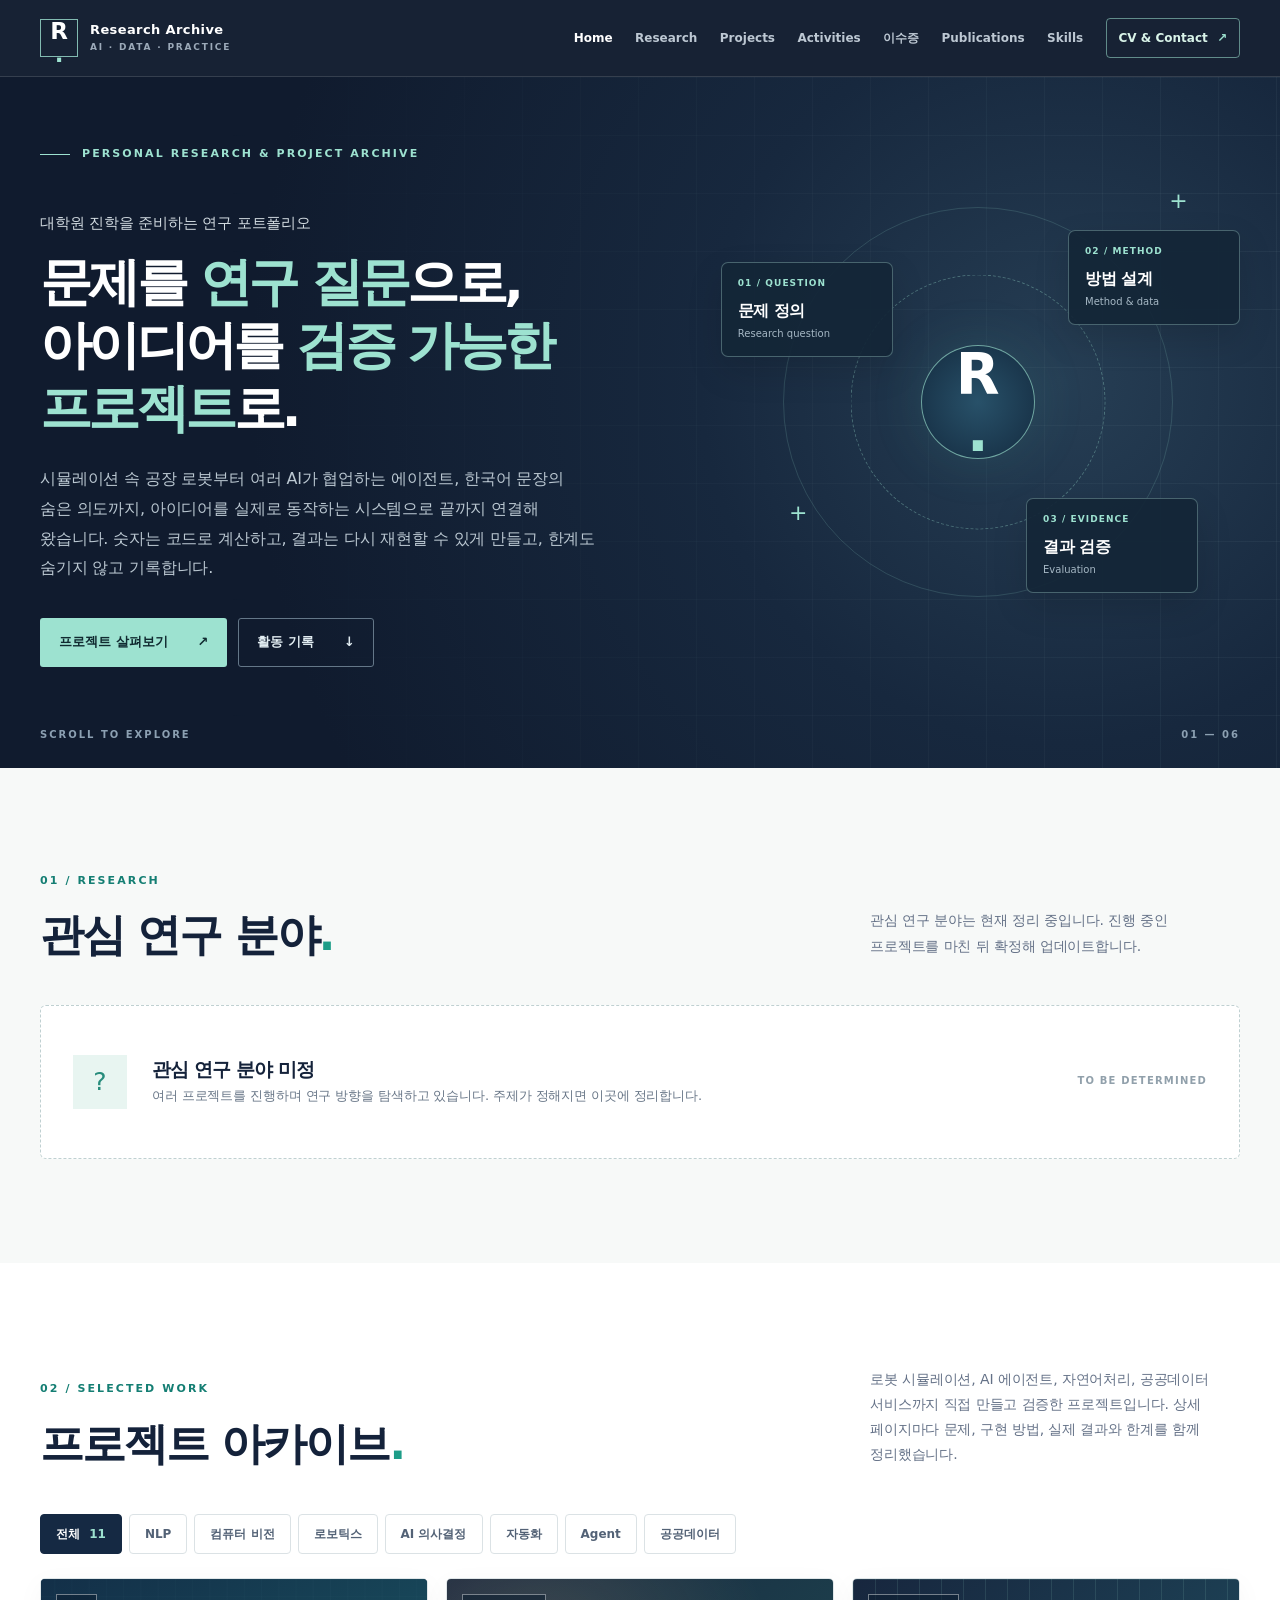
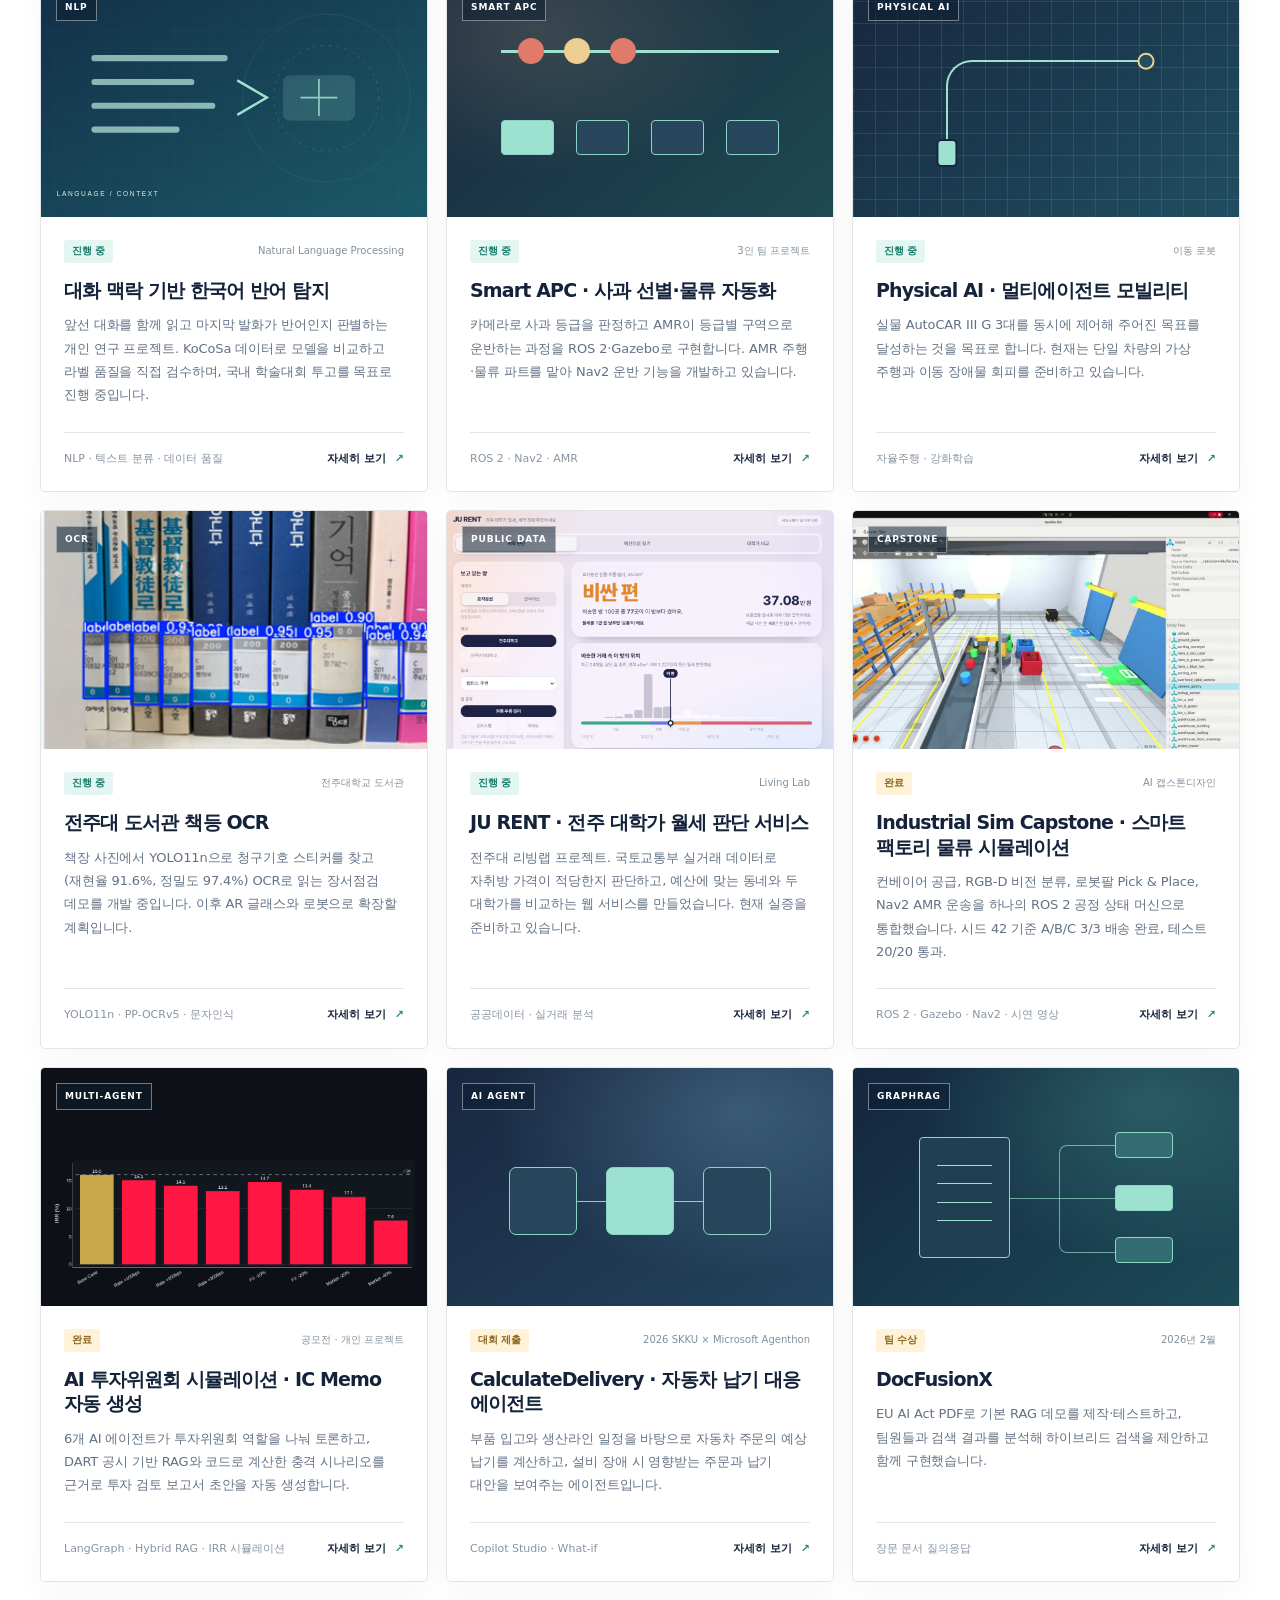
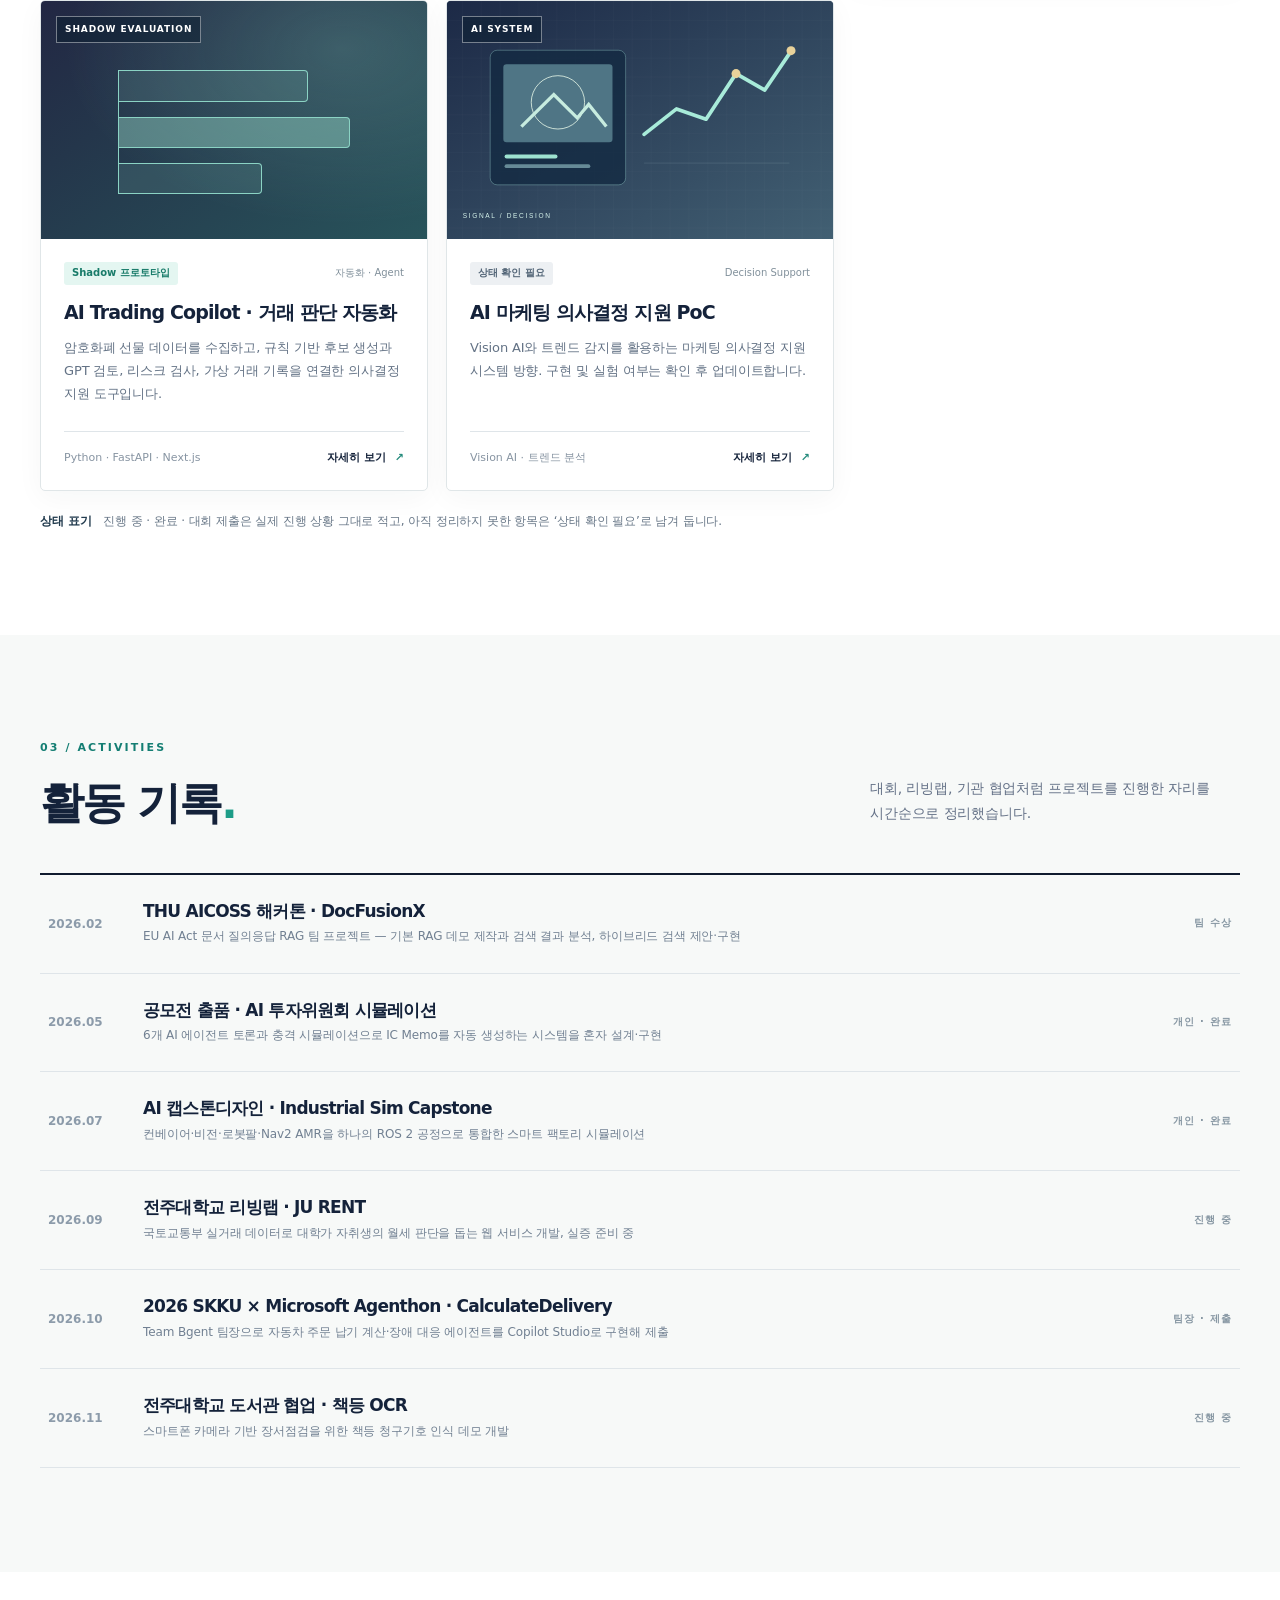
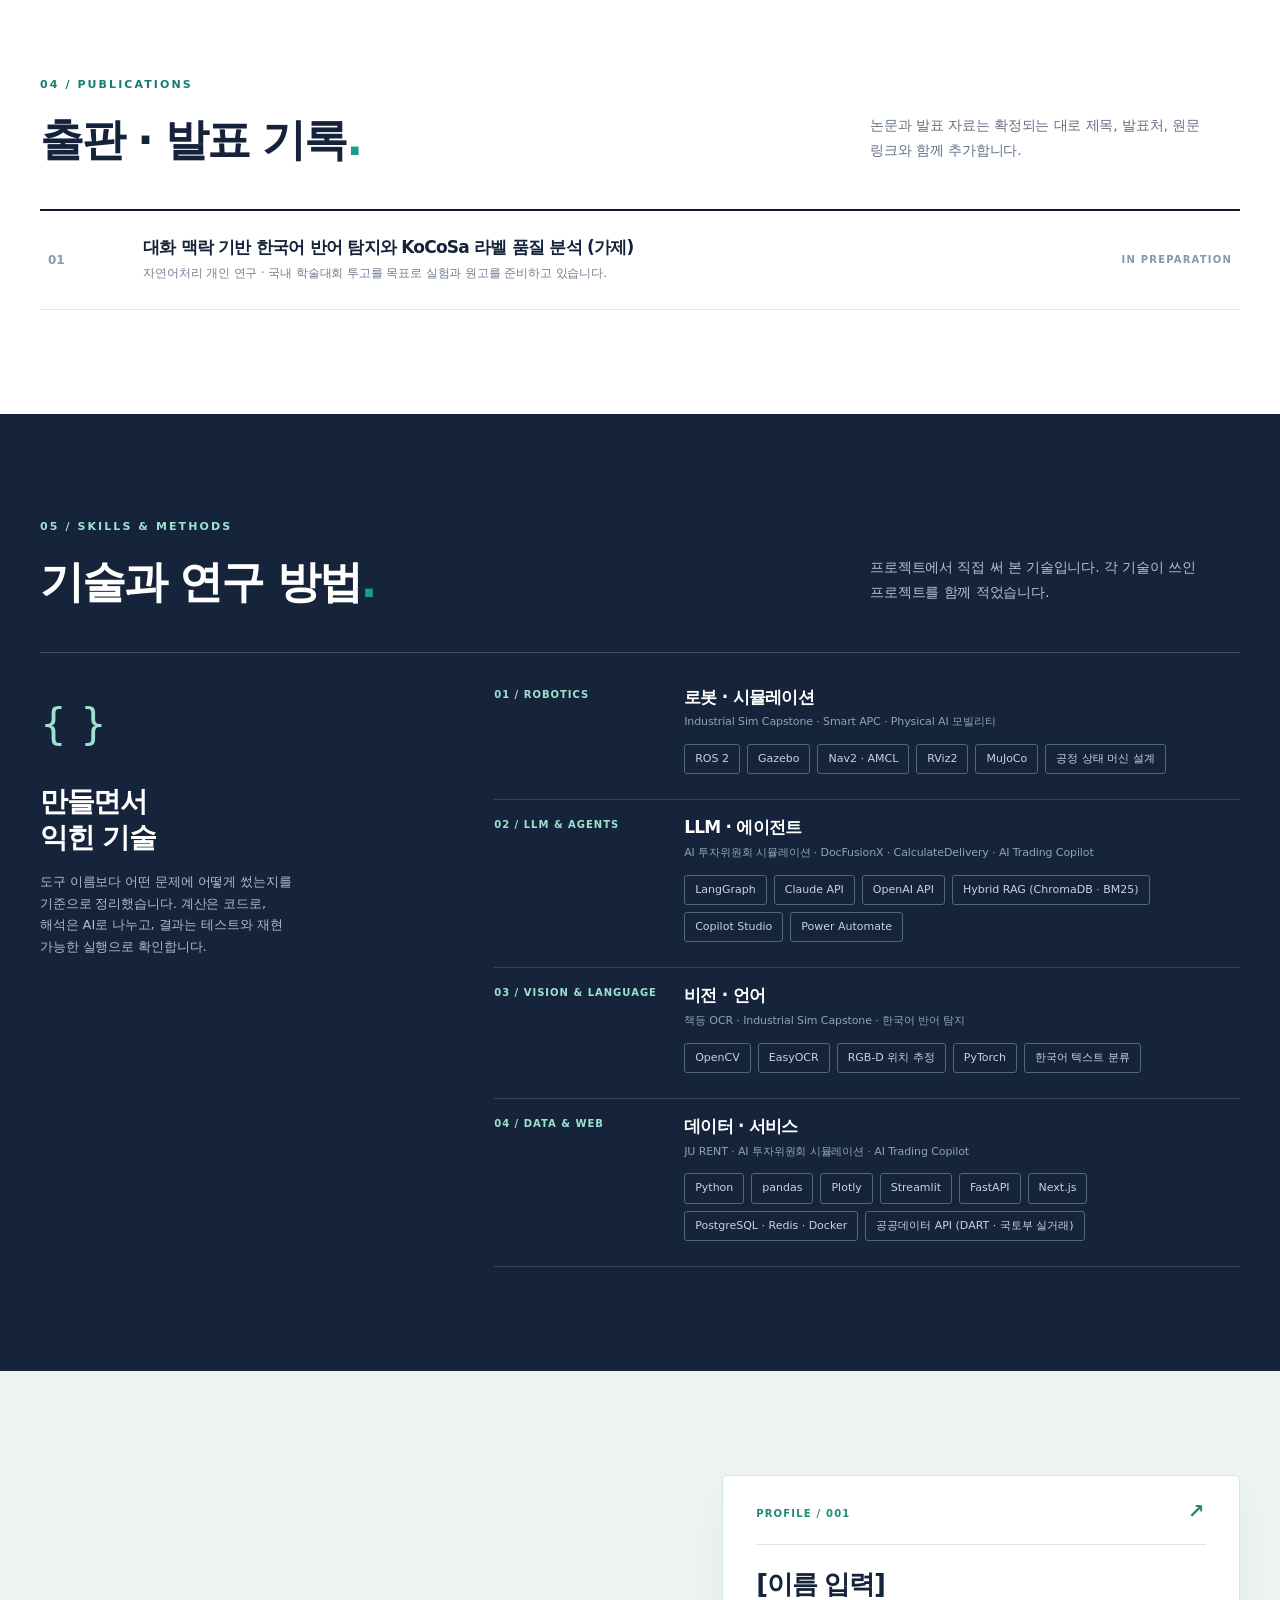
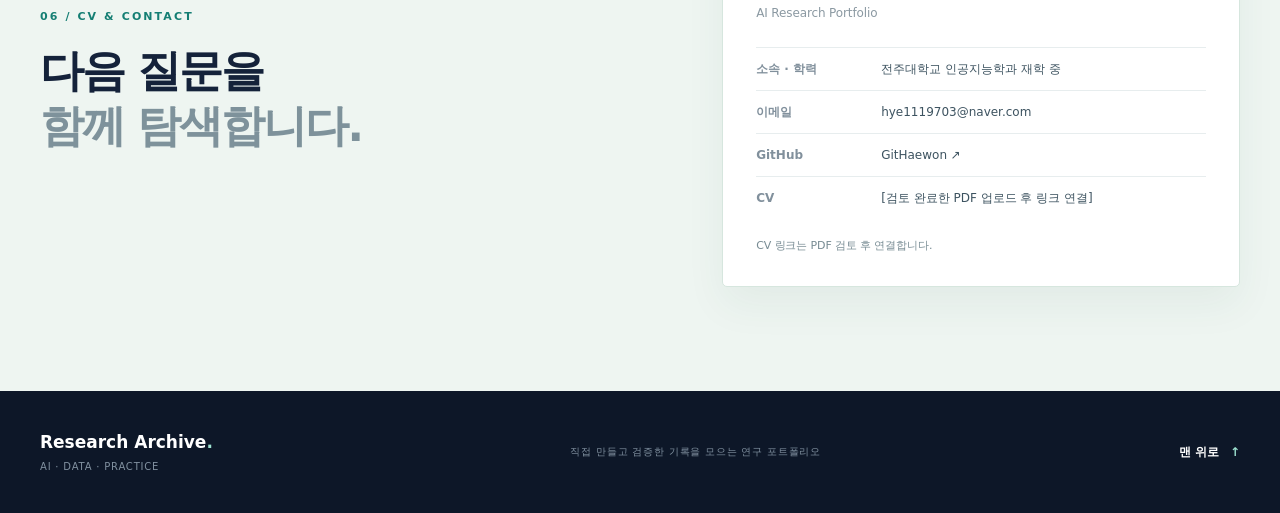
==== commit aaf4233a: "도서관 OCR 3차 실험 결과 추가, 카드 이미지 교체 Co-Authored-By: Claude Opus 5.5 <noreply@anthropic.com> Claude-Sessio" ====
--- a/index.html
+++ b/index.html
@@ -89,15 +89,15 @@
             </div>
           </article>
           <article class="project-card" data-category="vision">
-            <a href="projects/jj-library-ocr.html" class="project-image library-ocr-image" aria-label="전주대 도서관 책등 OCR 프로젝트 상세 보기">
-              <span class="library-ocr-scan" aria-hidden="true"></span>
+            <a href="projects/jj-library-ocr.html" class="project-image" aria-label="전주대 도서관 책등 OCR 프로젝트 상세 보기">
+              <img src="assets/jj-library/card-detection.png" alt="책등의 청구기호 스티커마다 파란 검출 박스와 신뢰도가 표시된 사진" width="361" height="273" loading="lazy">
               <span class="image-corner">OCR</span>
             </a>
             <div class="project-content">
               <div class="project-meta"><span class="status status-active">진행 중</span><span>전주대학교 도서관</span></div>
               <h3><a href="projects/jj-library-ocr.html">전주대 도서관 책등 OCR</a></h3>
-              <p>스마트폰 카메라 기반 장서점검을 위한 책등 OCR 데모를 개발 중입니다. 이후 AR 글래스와 로봇으로 확장하는 로드맵을 구상하고 있습니다.</p>
-              <div class="project-footer"><span>컴퓨터 비전 · 문자인식</span><a href="projects/jj-library-ocr.html" aria-label="전주대 도서관 책등 OCR 자세히 보기">자세히 보기 <span aria-hidden="true">↗</span></a></div>
+              <p>책장 사진에서 YOLO11n으로 청구기호 스티커를 찾고(재현율 91.6%, 정밀도 97.4%) OCR로 읽는 장서점검 데모를 개발 중입니다. 이후 AR 글래스와 로봇으로 확장할 계획입니다.</p>
+              <div class="project-footer"><span>YOLO11n · PP-OCRv5 · 문자인식</span><a href="projects/jj-library-ocr.html" aria-label="전주대 도서관 책등 OCR 자세히 보기">자세히 보기 <span aria-hidden="true">↗</span></a></div>
             </div>
           </article>
           <article class="project-card" data-category="public"><a href="projects/jeonju-living-lab.html" class="project-image" aria-label="JU RENT 전주 대학가 월세 판단 서비스 상세 보기"><img src="assets/ju-rent/contract-judgment.png" alt="JU RENT 계약 판단 화면: 비슷한 실거래 분포 속에서 매물의 위치를 보여 주는 모습" width="1186" height="735" loading="lazy"><span class="image-corner">PUBLIC DATA</span></a><div class="project-content"><div class="project-meta"><span class="status status-active">진행 중</span><span>Living Lab</span></div><h3><a href="projects/jeonju-living-lab.html">JU RENT · 전주 대학가 월세 판단 서비스</a></h3><p>전주대 리빙랩 프로젝트. 국토교통부 실거래 데이터로 자취방 가격이 적당한지 판단하고, 예산에 맞는 동네와 두 대학가를 비교하는 웹 서비스를 만들었습니다. 현재 실증을 준비하고 있습니다.</p><div class="project-footer"><span>공공데이터 · 실거래 분석</span><a href="projects/jeonju-living-lab.html" aria-label="JU RENT 자세히 보기">자세히 보기 <span aria-hidden="true">↗</span></a></div></div></article>
--- a/assets/style.css
+++ b/assets/style.css
@@ -689,3 +689,7 @@
     grid-template-columns: 1fr;
   }
 }
+
+.detail-main .sub-heading {
+  margin-top: 28px;
+}
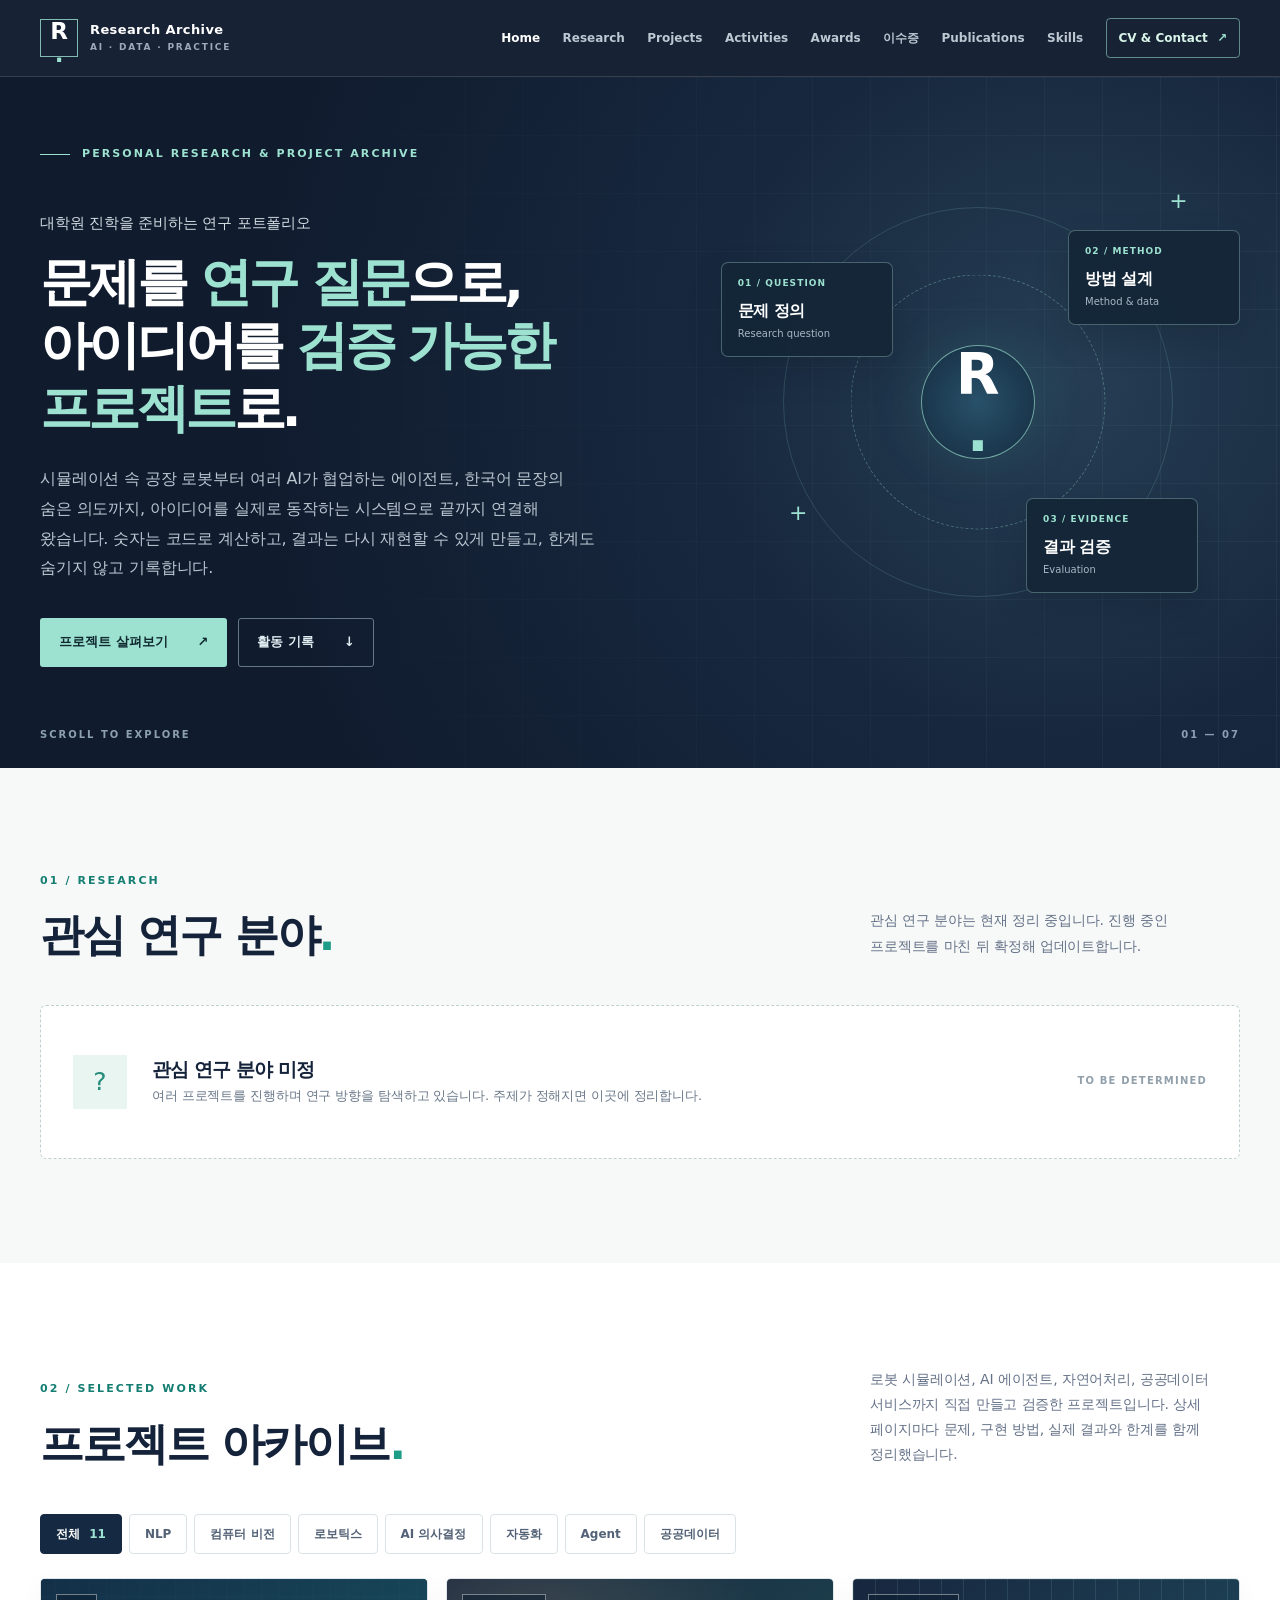
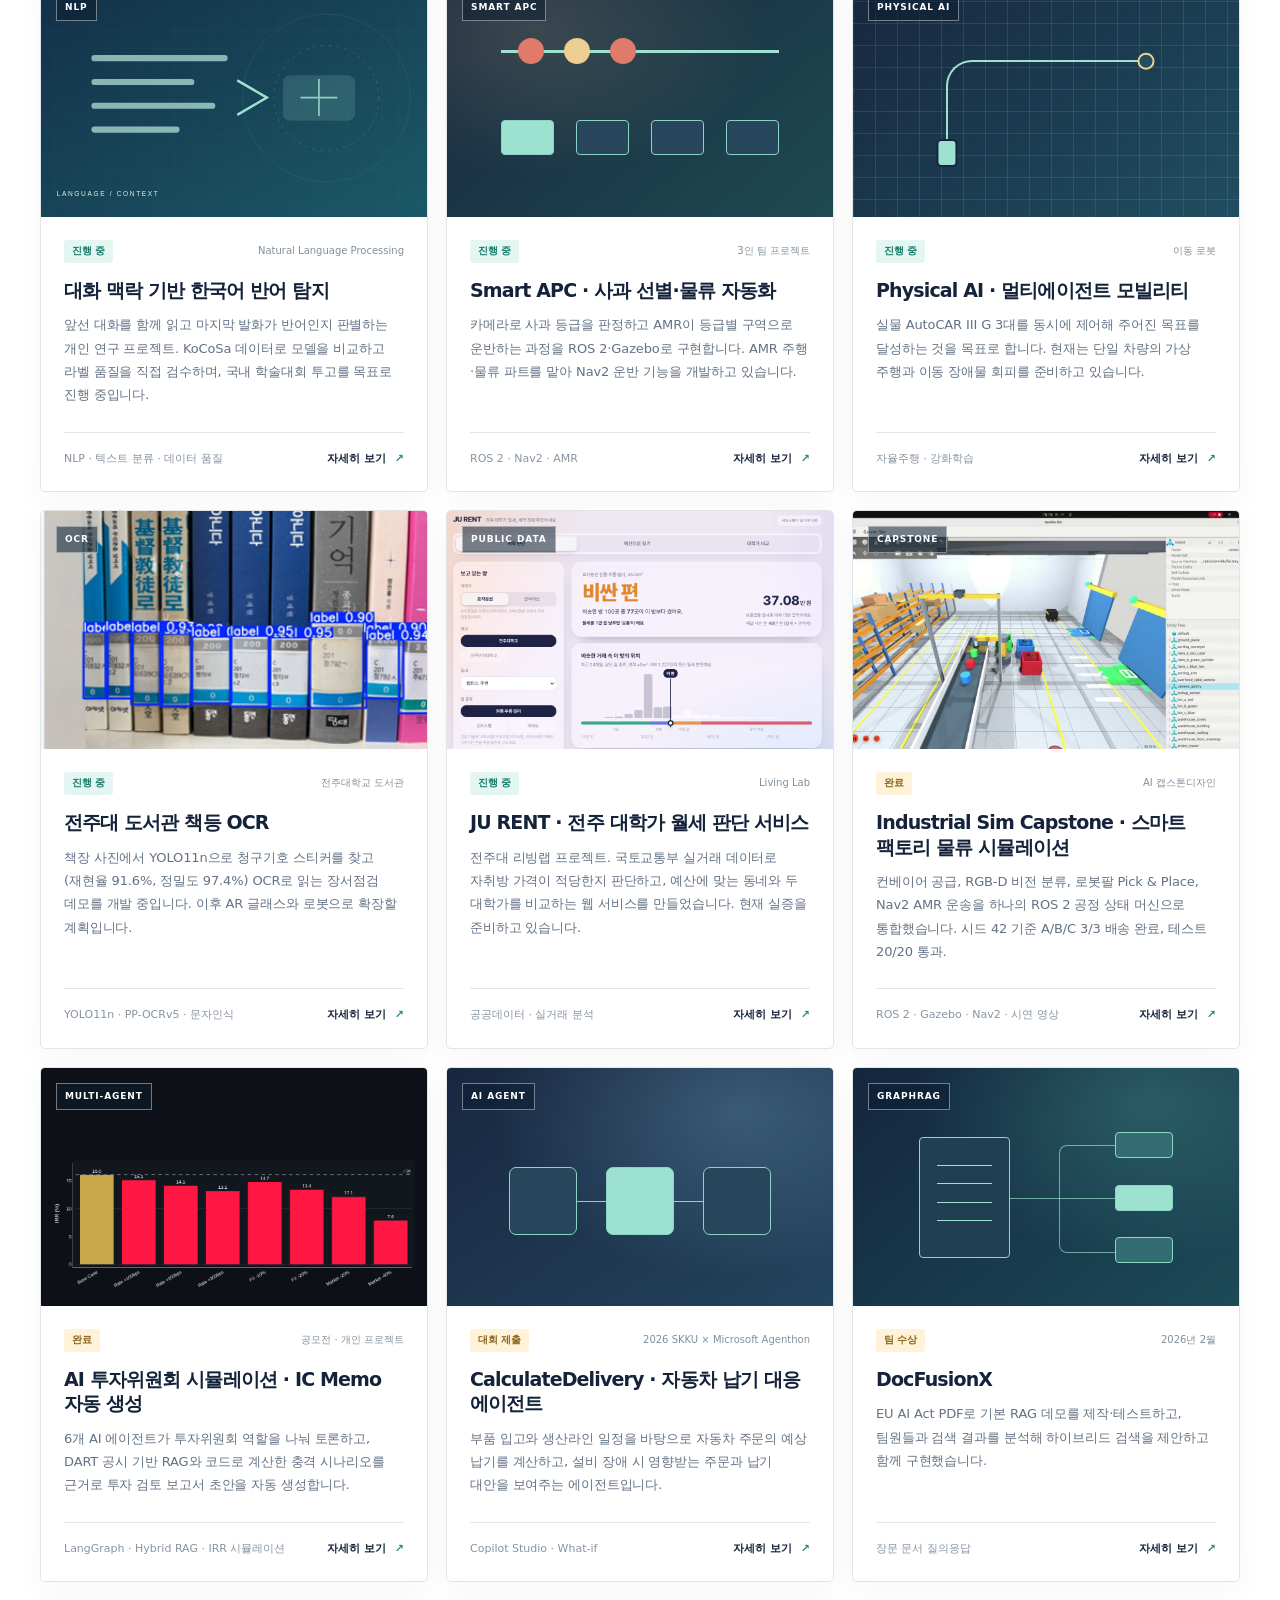
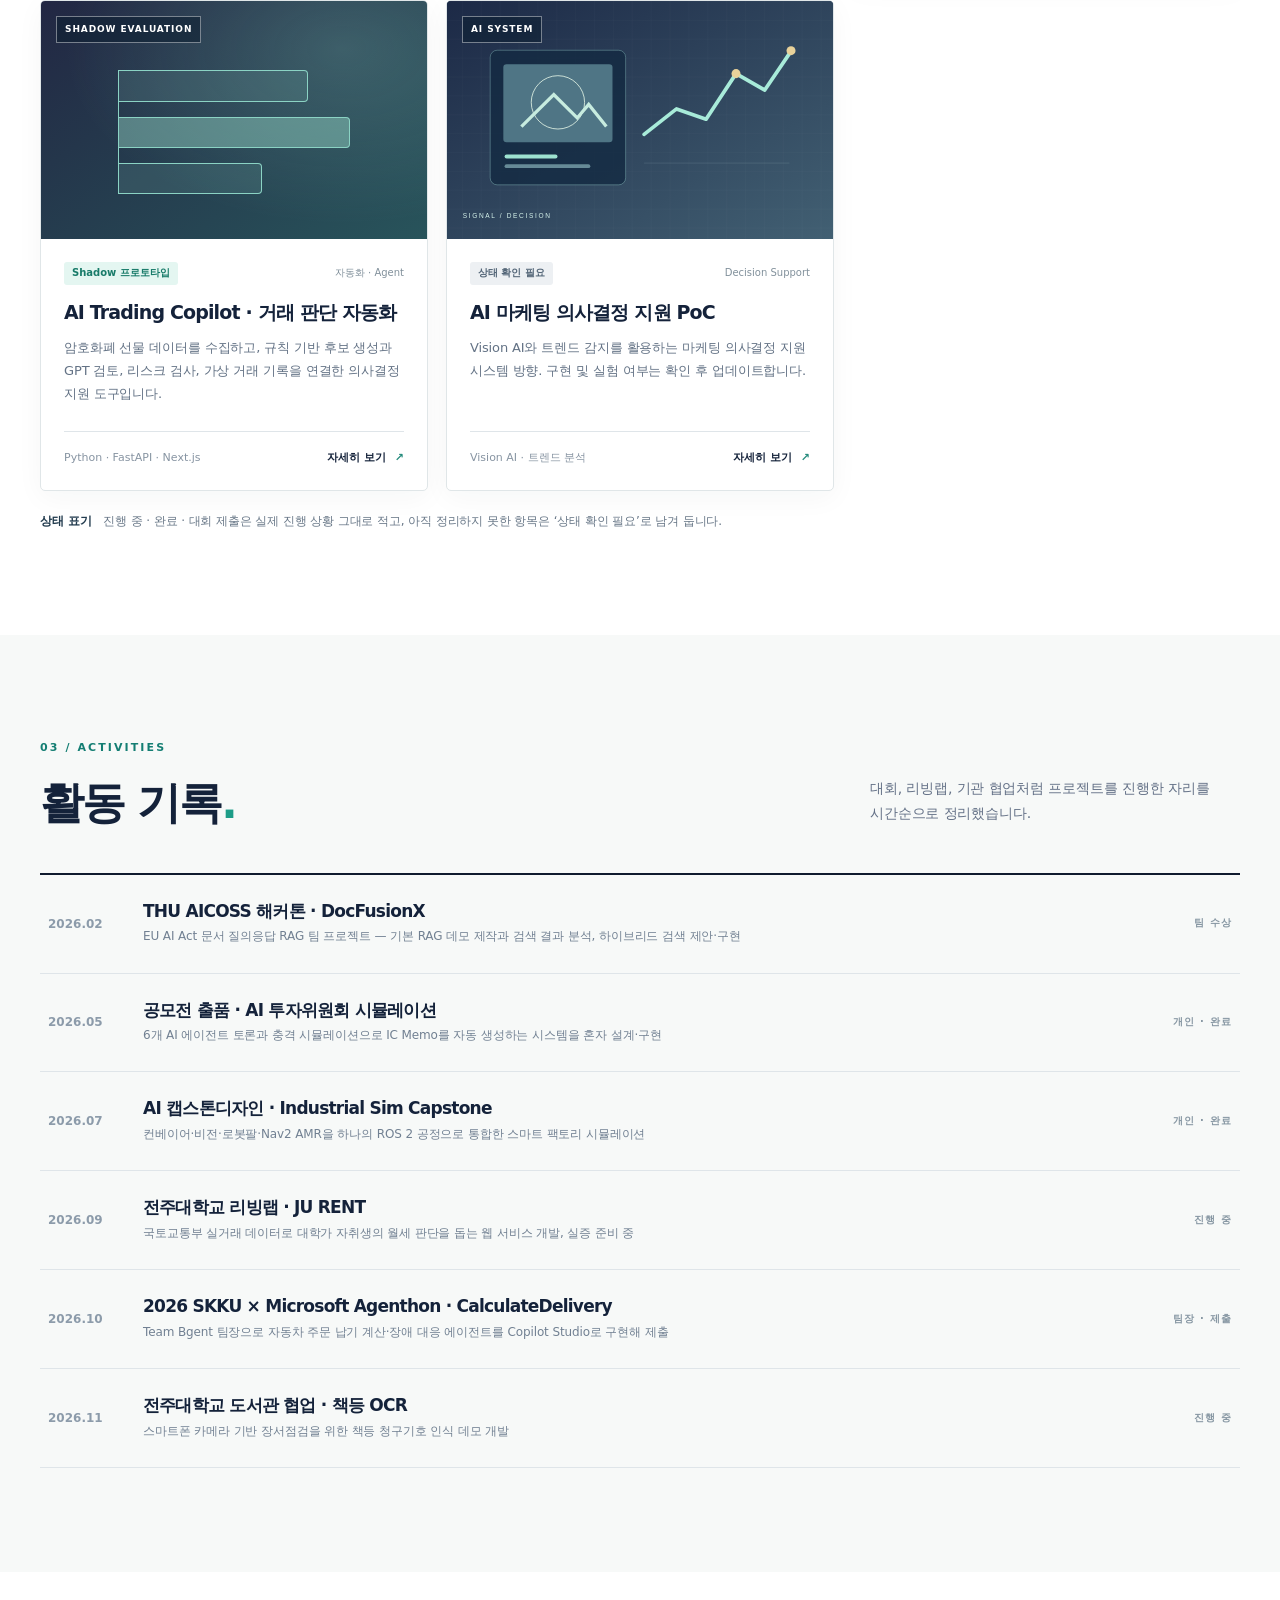
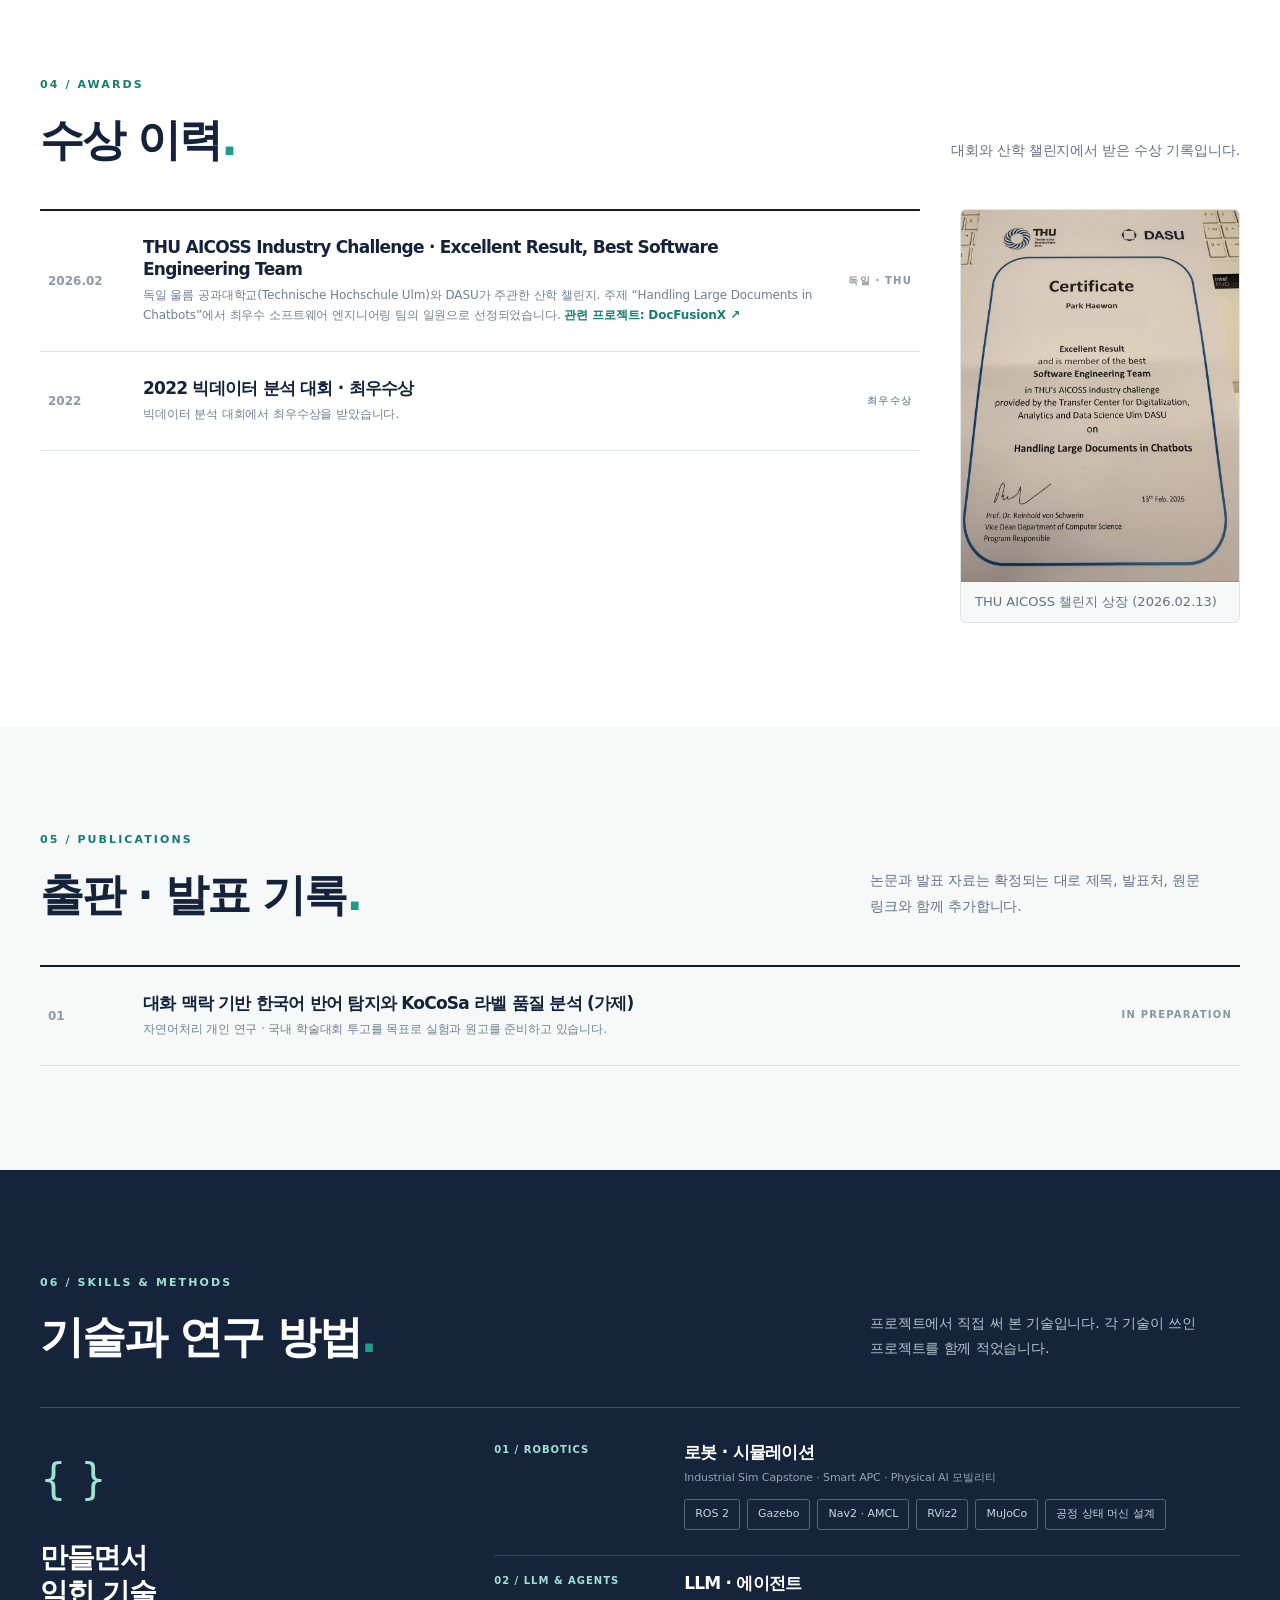
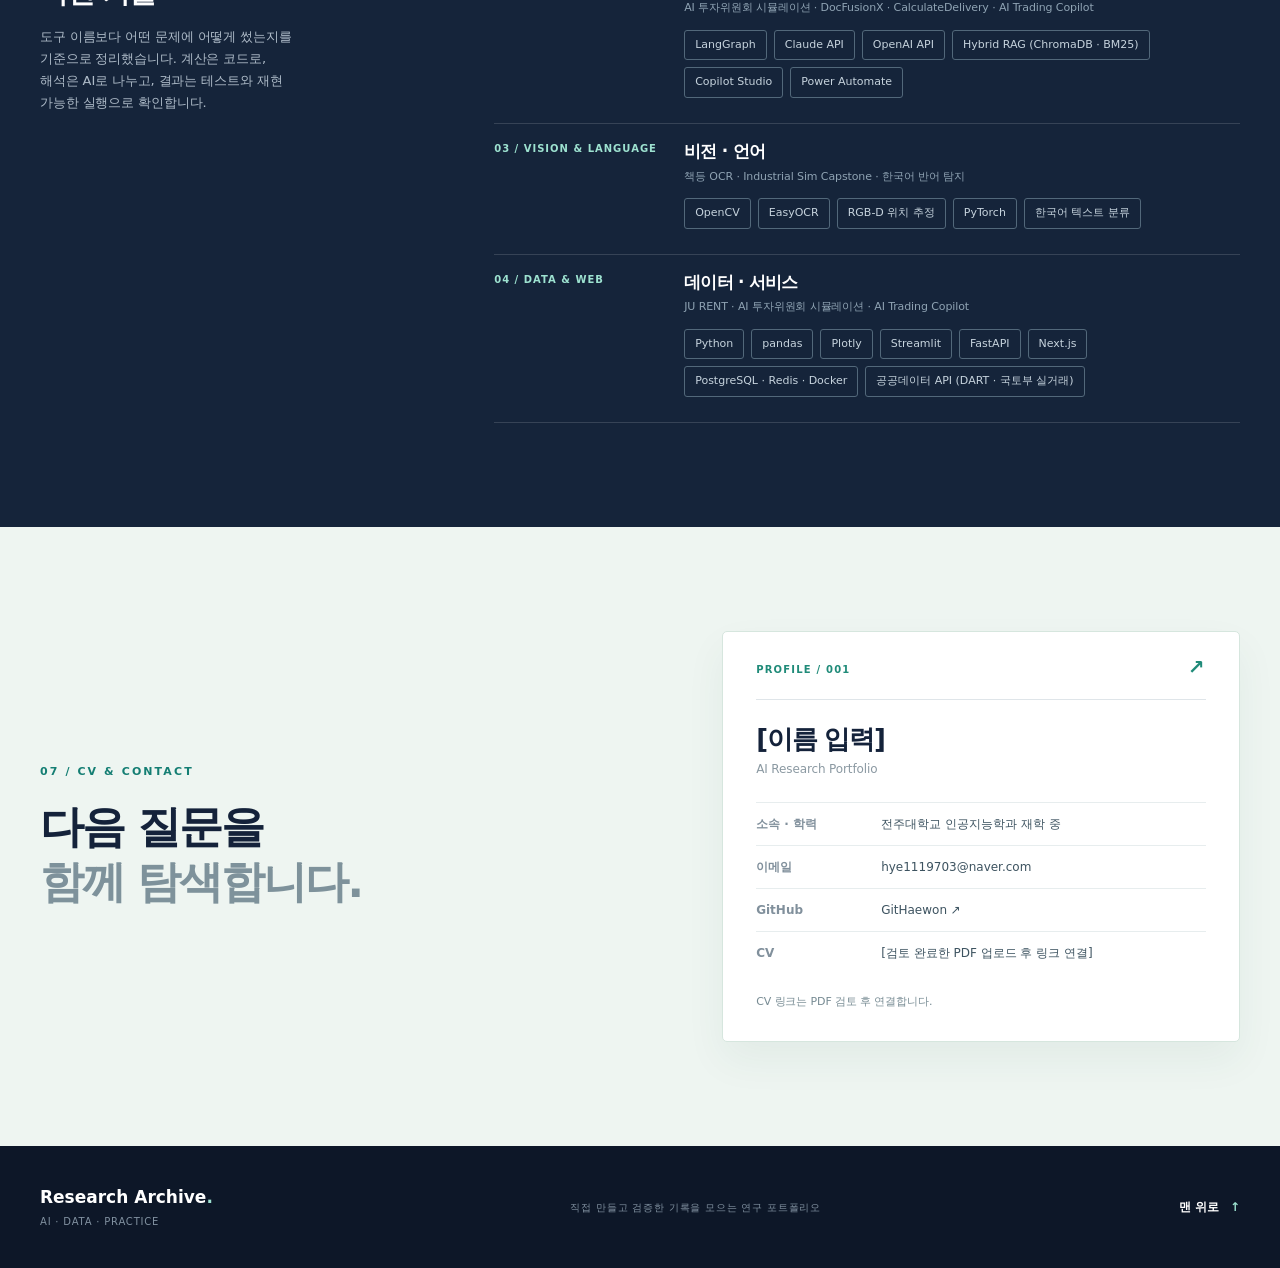
==== commit e6ed8892: "수상 이력 섹션 추가 (THU AICOSS, 2022 빅데이터 분석 대회) Co-Authored-By: Claude Opus 5.5 <noreply@anthropic.com> Cl" ====
--- a/index.html
+++ b/index.html
@@ -11,7 +11,7 @@
   <meta property="og:description" content="문제를 연구 질문으로, 아이디어를 검증 가능한 프로젝트로.">
   <title>AI Research Portfolio | 연구 포트폴리오</title>
   <link rel="icon" href="assets/favicon.svg" type="image/svg+xml">
-  <link rel="stylesheet" href="assets/style.css?v=leverage-agent">
+  <link rel="stylesheet" href="assets/style.css?v=awards">
   <script src="assets/app.js?v=multi-category" defer></script>
 </head>
 <body>
@@ -24,7 +24,7 @@
       </a>
       <button class="menu-toggle" type="button" aria-controls="primary-nav" aria-expanded="false" aria-label="메뉴 열기"><span></span><span></span><span></span></button>
       <nav class="nav" id="primary-nav" aria-label="주 메뉴">
-        <a href="#home">Home</a><a href="#research">Research</a><a href="#projects">Projects</a><a href="#activities">Activities</a><a href="certificates.html">이수증</a><a href="#publications">Publications</a><a href="#skills">Skills</a><a href="#contact" class="nav-contact">CV &amp; Contact <span aria-hidden="true">↗</span></a>
+        <a href="#home">Home</a><a href="#research">Research</a><a href="#projects">Projects</a><a href="#activities">Activities</a><a href="#awards">Awards</a><a href="certificates.html">이수증</a><a href="#publications">Publications</a><a href="#skills">Skills</a><a href="#contact" class="nav-contact">CV &amp; Contact <span aria-hidden="true">↗</span></a>
       </nav>
     </div>
   </header>
@@ -49,7 +49,7 @@
           <span class="art-center">R<span>.</span></span>
         </div>
       </div>
-      <div class="container hero-bottom"><span>SCROLL TO EXPLORE</span><span>01 — 06</span></div>
+      <div class="container hero-bottom"><span>SCROLL TO EXPLORE</span><span>01 — 07</span></div>
     </section>
 
 
@@ -168,11 +168,24 @@
 
     <section class="section activities-section" id="activities" aria-labelledby="activities-title"><div class="container"><div class="section-heading"><div><p class="section-kicker">03 / ACTIVITIES</p><h2 id="activities-title" class="section-title">활동 기록<span class="accent-period">.</span></h2></div><p class="section-lead">대회, 리빙랩, 기관 협업처럼 프로젝트를 진행한 자리를 시간순으로 정리했습니다.</p></div><div class="publication-list"><div class="publication-row"><span class="publication-index">2026.02</span><div><h3>THU AICOSS 해커톤 · DocFusionX</h3><p>EU AI Act 문서 질의응답 RAG 팀 프로젝트 — 기본 RAG 데모 제작과 검색 결과 분석, 하이브리드 검색 제안·구현</p></div><span class="publication-type">팀 수상</span></div><div class="publication-row"><span class="publication-index">2026.05</span><div><h3>공모전 출품 · AI 투자위원회 시뮬레이션</h3><p>6개 AI 에이전트 토론과 충격 시뮬레이션으로 IC Memo를 자동 생성하는 시스템을 혼자 설계·구현</p></div><span class="publication-type">개인 · 완료</span></div><div class="publication-row"><span class="publication-index">2026.07</span><div><h3>AI 캡스톤디자인 · Industrial Sim Capstone</h3><p>컨베이어·비전·로봇팔·Nav2 AMR을 하나의 ROS 2 공정으로 통합한 스마트 팩토리 시뮬레이션</p></div><span class="publication-type">개인 · 완료</span></div><div class="publication-row"><span class="publication-index">2026.09</span><div><h3>전주대학교 리빙랩 · JU RENT</h3><p>국토교통부 실거래 데이터로 대학가 자취생의 월세 판단을 돕는 웹 서비스 개발, 실증 준비 중</p></div><span class="publication-type">진행 중</span></div><div class="publication-row"><span class="publication-index">2026.10</span><div><h3>2026 SKKU × Microsoft Agenthon · CalculateDelivery</h3><p>Team Bgent 팀장으로 자동차 주문 납기 계산·장애 대응 에이전트를 Copilot Studio로 구현해 제출</p></div><span class="publication-type">팀장 · 제출</span></div><div class="publication-row"><span class="publication-index">2026.11</span><div><h3>전주대학교 도서관 협업 · 책등 OCR</h3><p>스마트폰 카메라 기반 장서점검을 위한 책등 청구기호 인식 데모 개발</p></div><span class="publication-type">진행 중</span></div></div></div></section>
 
-    <section class="section publications-section" id="publications" aria-labelledby="publications-title"><div class="container"><div class="section-heading"><div><p class="section-kicker">04 / PUBLICATIONS</p><h2 id="publications-title" class="section-title">출판 · 발표 기록<span class="accent-period">.</span></h2></div><p class="section-lead">논문과 발표 자료는 확정되는 대로 제목, 발표처, 원문 링크와 함께 추가합니다.</p></div><div class="publication-list"><div class="publication-row"><span class="publication-index">01</span><div><h3>대화 맥락 기반 한국어 반어 탐지와 KoCoSa 라벨 품질 분석 (가제)</h3><p>자연어처리 개인 연구 · 국내 학술대회 투고를 목표로 실험과 원고를 준비하고 있습니다.</p></div><span class="publication-type">IN PREPARATION</span></div></div></div></section>
+    <section class="section awards-section" id="awards" aria-labelledby="awards-title"><div class="container"><div class="section-heading"><div><p class="section-kicker">04 / AWARDS</p><h2 id="awards-title" class="section-title">수상 이력<span class="accent-period">.</span></h2></div><p class="section-lead">대회와 산학 챌린지에서 받은 수상 기록입니다.</p></div>
+      <div class="awards-layout">
+        <div class="publication-list">
+          <div class="publication-row"><span class="publication-index">2026.02</span><div><h3>THU AICOSS Industry Challenge · Excellent Result, Best Software Engineering Team</h3><p>독일 울름 공과대학교(Technische Hochschule Ulm)와 DASU가 주관한 산학 챌린지. 주제 “Handling Large Documents in Chatbots”에서 최우수 소프트웨어 엔지니어링 팀의 일원으로 선정되었습니다. <a href="projects/docfusionx.html">관련 프로젝트: DocFusionX ↗</a></p></div><span class="publication-type">독일 · THU</span></div>
+          <div class="publication-row"><span class="publication-index">2022</span><div><h3>2022 빅데이터 분석 대회 · 최우수상</h3><p>빅데이터 분석 대회에서 최우수상을 받았습니다.</p></div><span class="publication-type">최우수상</span></div>
+        </div>
+        <figure class="shot-figure award-certificate">
+          <a href="assets/awards/thu-aicoss-certificate.jpg" aria-label="THU AICOSS 챌린지 상장 크게 보기"><img src="assets/awards/thu-aicoss-certificate.jpg" width="900" height="1202" loading="lazy" decoding="async" alt="Technische Hochschule Ulm과 DASU가 발행한 상장. Park Haewon이 THU AICOSS industry challenge의 Handling Large Documents in Chatbots 주제에서 Excellent Result를 거두고 최우수 소프트웨어 엔지니어링 팀의 일원이 되었음을 증명하며, 2026년 2월 13일 날짜와 서명이 있습니다."></a>
+          <figcaption>THU AICOSS 챌린지 상장 (2026.02.13)</figcaption>
+        </figure>
+      </div>
+    </div></section>
 
-    <section class="section skills-section" id="skills" aria-labelledby="skills-title"><div class="container"><div class="section-heading"><div><p class="section-kicker">05 / SKILLS &amp; METHODS</p><h2 id="skills-title" class="section-title">기술과 연구 방법<span class="accent-period">.</span></h2></div><p class="section-lead">프로젝트에서 직접 써 본 기술입니다. 각 기술이 쓰인 프로젝트를 함께 적었습니다.</p></div><div class="skills-layout"><div class="skills-intro"><span class="skills-symbol" aria-hidden="true">{ }</span><h3>만들면서<br>익힌 기술</h3><p>도구 이름보다 어떤 문제에 어떻게 썼는지를 기준으로 정리했습니다. 계산은 코드로, 해석은 AI로 나누고, 결과는 테스트와 재현 가능한 실행으로 확인합니다.</p></div><div class="skill-groups"><div class="skill-group"><span>01 / ROBOTICS</span><div><h3>로봇 · 시뮬레이션</h3><p class="skill-projects">Industrial Sim Capstone · Smart APC · Physical AI 모빌리티</p></div><div class="skill-tags"><span>ROS 2</span><span>Gazebo</span><span>Nav2 · AMCL</span><span>RViz2</span><span>MuJoCo</span><span>공정 상태 머신 설계</span></div></div><div class="skill-group"><span>02 / LLM &amp; AGENTS</span><div><h3>LLM · 에이전트</h3><p class="skill-projects">AI 투자위원회 시뮬레이션 · DocFusionX · CalculateDelivery · AI Trading Copilot</p></div><div class="skill-tags"><span>LangGraph</span><span>Claude API</span><span>OpenAI API</span><span>Hybrid RAG (ChromaDB · BM25)</span><span>Copilot Studio</span><span>Power Automate</span></div></div><div class="skill-group"><span>03 / VISION &amp; LANGUAGE</span><div><h3>비전 · 언어</h3><p class="skill-projects">책등 OCR · Industrial Sim Capstone · 한국어 반어 탐지</p></div><div class="skill-tags"><span>OpenCV</span><span>EasyOCR</span><span>RGB-D 위치 추정</span><span>PyTorch</span><span>한국어 텍스트 분류</span></div></div><div class="skill-group"><span>04 / DATA &amp; WEB</span><div><h3>데이터 · 서비스</h3><p class="skill-projects">JU RENT · AI 투자위원회 시뮬레이션 · AI Trading Copilot</p></div><div class="skill-tags"><span>Python</span><span>pandas</span><span>Plotly</span><span>Streamlit</span><span>FastAPI</span><span>Next.js</span><span>PostgreSQL · Redis · Docker</span><span>공공데이터 API (DART · 국토부 실거래)</span></div></div></div></div></div></section>
+    <section class="section publications-section" id="publications" aria-labelledby="publications-title"><div class="container"><div class="section-heading"><div><p class="section-kicker">05 / PUBLICATIONS</p><h2 id="publications-title" class="section-title">출판 · 발표 기록<span class="accent-period">.</span></h2></div><p class="section-lead">논문과 발표 자료는 확정되는 대로 제목, 발표처, 원문 링크와 함께 추가합니다.</p></div><div class="publication-list"><div class="publication-row"><span class="publication-index">01</span><div><h3>대화 맥락 기반 한국어 반어 탐지와 KoCoSa 라벨 품질 분석 (가제)</h3><p>자연어처리 개인 연구 · 국내 학술대회 투고를 목표로 실험과 원고를 준비하고 있습니다.</p></div><span class="publication-type">IN PREPARATION</span></div></div></div></section>
 
-    <section class="section contact-section" id="contact" aria-labelledby="contact-title"><div class="container contact-layout"><div><p class="section-kicker">06 / CV &amp; CONTACT</p><h2 id="contact-title" class="section-title">다음 질문을<br><span>함께 탐색합니다.</span></h2></div><div class="contact-panel"><div class="contact-panel-top"><span>PROFILE / 001</span><span aria-hidden="true">↗</span></div><h3>[이름 입력]</h3><p>AI Research Portfolio</p><dl><div><dt>소속 · 학력</dt><dd>전주대학교 인공지능학과 재학 중</dd></div><div><dt>이메일</dt><dd><a href="mailto:hye1119703@naver.com">hye1119703@naver.com</a></dd></div><div><dt>GitHub</dt><dd><a href="https://github.com/GitHaewon" target="_blank" rel="noopener">GitHaewon ↗</a></dd></div><div><dt>CV</dt><dd>[검토 완료한 PDF 업로드 후 링크 연결]</dd></div></dl><p class="contact-privacy">CV 링크는 PDF 검토 후 연결합니다.</p></div></div></section>
+    <section class="section skills-section" id="skills" aria-labelledby="skills-title"><div class="container"><div class="section-heading"><div><p class="section-kicker">06 / SKILLS &amp; METHODS</p><h2 id="skills-title" class="section-title">기술과 연구 방법<span class="accent-period">.</span></h2></div><p class="section-lead">프로젝트에서 직접 써 본 기술입니다. 각 기술이 쓰인 프로젝트를 함께 적었습니다.</p></div><div class="skills-layout"><div class="skills-intro"><span class="skills-symbol" aria-hidden="true">{ }</span><h3>만들면서<br>익힌 기술</h3><p>도구 이름보다 어떤 문제에 어떻게 썼는지를 기준으로 정리했습니다. 계산은 코드로, 해석은 AI로 나누고, 결과는 테스트와 재현 가능한 실행으로 확인합니다.</p></div><div class="skill-groups"><div class="skill-group"><span>01 / ROBOTICS</span><div><h3>로봇 · 시뮬레이션</h3><p class="skill-projects">Industrial Sim Capstone · Smart APC · Physical AI 모빌리티</p></div><div class="skill-tags"><span>ROS 2</span><span>Gazebo</span><span>Nav2 · AMCL</span><span>RViz2</span><span>MuJoCo</span><span>공정 상태 머신 설계</span></div></div><div class="skill-group"><span>02 / LLM &amp; AGENTS</span><div><h3>LLM · 에이전트</h3><p class="skill-projects">AI 투자위원회 시뮬레이션 · DocFusionX · CalculateDelivery · AI Trading Copilot</p></div><div class="skill-tags"><span>LangGraph</span><span>Claude API</span><span>OpenAI API</span><span>Hybrid RAG (ChromaDB · BM25)</span><span>Copilot Studio</span><span>Power Automate</span></div></div><div class="skill-group"><span>03 / VISION &amp; LANGUAGE</span><div><h3>비전 · 언어</h3><p class="skill-projects">책등 OCR · Industrial Sim Capstone · 한국어 반어 탐지</p></div><div class="skill-tags"><span>OpenCV</span><span>EasyOCR</span><span>RGB-D 위치 추정</span><span>PyTorch</span><span>한국어 텍스트 분류</span></div></div><div class="skill-group"><span>04 / DATA &amp; WEB</span><div><h3>데이터 · 서비스</h3><p class="skill-projects">JU RENT · AI 투자위원회 시뮬레이션 · AI Trading Copilot</p></div><div class="skill-tags"><span>Python</span><span>pandas</span><span>Plotly</span><span>Streamlit</span><span>FastAPI</span><span>Next.js</span><span>PostgreSQL · Redis · Docker</span><span>공공데이터 API (DART · 국토부 실거래)</span></div></div></div></div></div></section>
+
+    <section class="section contact-section" id="contact" aria-labelledby="contact-title"><div class="container contact-layout"><div><p class="section-kicker">07 / CV &amp; CONTACT</p><h2 id="contact-title" class="section-title">다음 질문을<br><span>함께 탐색합니다.</span></h2></div><div class="contact-panel"><div class="contact-panel-top"><span>PROFILE / 001</span><span aria-hidden="true">↗</span></div><h3>[이름 입력]</h3><p>AI Research Portfolio</p><dl><div><dt>소속 · 학력</dt><dd>전주대학교 인공지능학과 재학 중</dd></div><div><dt>이메일</dt><dd><a href="mailto:hye1119703@naver.com">hye1119703@naver.com</a></dd></div><div><dt>GitHub</dt><dd><a href="https://github.com/GitHaewon" target="_blank" rel="noopener">GitHaewon ↗</a></dd></div><div><dt>CV</dt><dd>[검토 완료한 PDF 업로드 후 링크 연결]</dd></div></dl><p class="contact-privacy">CV 링크는 PDF 검토 후 연결합니다.</p></div></div></section>
   </main>
   <footer class="site-footer"><div class="container footer-inner"><div><strong>Research Archive<span>.</span></strong><p>AI · DATA · PRACTICE</p></div><p>직접 만들고 검증한 기록을 모으는 연구 포트폴리오</p><a href="#top">맨 위로 <span aria-hidden="true">↑</span></a></div></footer>
 </body>
--- a/assets/style.css
+++ b/assets/style.css
@@ -693,3 +693,38 @@
 .detail-main .sub-heading {
   margin-top: 28px;
 }
+
+.awards-layout {
+  display: grid;
+  grid-template-columns: minmax(0, 1fr) 280px;
+  gap: 40px;
+  align-items: start;
+}
+
+.awards-layout .publication-row p a {
+  color: var(--teal-dark);
+  font-weight: 700;
+  white-space: nowrap;
+}
+
+.award-certificate {
+  margin: 0;
+}
+
+@media (max-width: 860px) {
+  .awards-layout {
+    grid-template-columns: 1fr;
+  }
+
+  .award-certificate {
+    max-width: 320px;
+  }
+}
+
+.awards-section {
+  background: #fff;
+}
+
+.publications-section {
+  background: var(--paper);
+}
